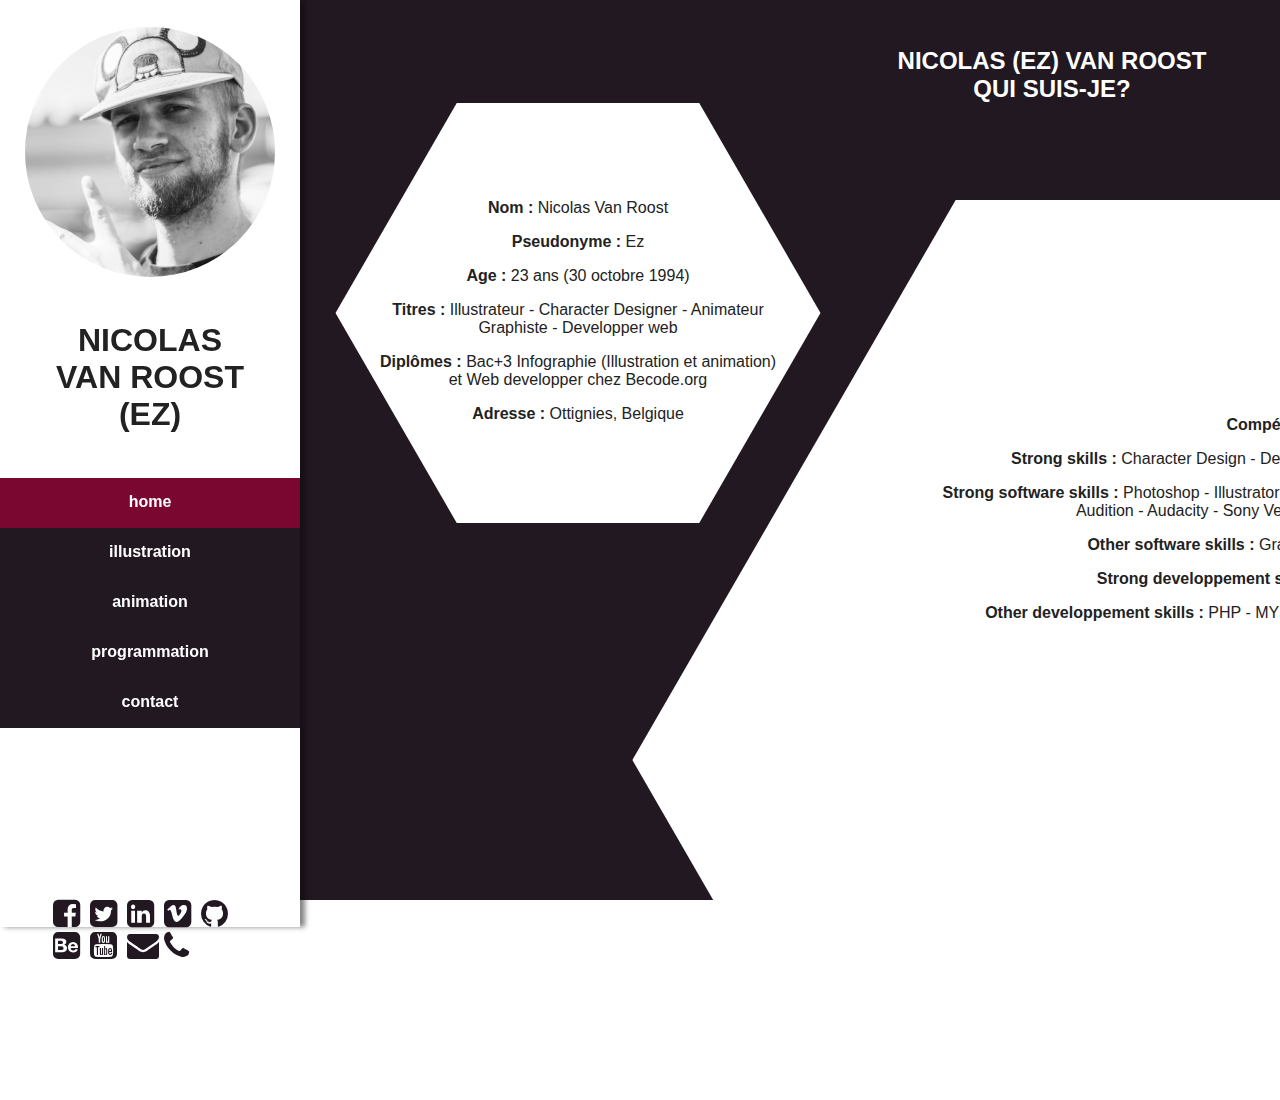
==== docs/index.html @ bff36c7b "Update - creating docs 2.1.1" ====
<!DOCTYPE html>
<html>
  <head>
    <html lang="fr">
   <meta http-equiv="Content-Type" content="text/html; charset=UTF-8" />
   <link rel="stylesheet" href="main.css">
   <link rel="stylesheet" href="css/font-awesome.min.css">
   <title>Nicolas Van Roost</title>
  </head>
  <body id="body">
    <nav>
      <div class="navcontent">
        <div class="img"></div>
        <h1>Nicolas </br>Van Roost</br>(Ez)</h1>
        <!--BOUTONS DE NAVIGATION-->
        <div class="buttons" id="nav">
          <ul>
            <a id="homelink" class="button"><li><p>home</p><div class="picto"><i class="fa fa-home fa-2x" aria-hidden="true"></i></div></li></a>
            <a id="illulink" class="button"><li><p>illustration</p><div class="picto"><i class="fa fa-paint-brush fa-2x" aria-hidden="true"></i></div></li></a>
            <a id="animlink" class="button"><li><p>animation</p><div class="picto"><i class="fa fa-play fa-2x" aria-hidden="true"></i></div></li></a>
            <a id="codelink" class="button"><li><p>programmation</p><div class="picto"><i class="fa fa-code fa-2x" aria-hidden="true"></i></div></li></a>
            <a id="contactlink" class="button"><li><p>contact</p><div class="picto"><i class="fa fa-comment fa-2x" aria-hidden="true"></i></div></li></a>
          </ul>
        </div>
        <div class="linksnav"> <!--boutons-->
          <a href="https://www.facebook.com/ezouille" target="_blank"><i class="fa fa-facebook-square fa-2x" aria-hidden="true"></i></a>
          <a href="https://www.twitter.com/ezaaii" target="_blank"><i class="fa fa-twitter-square fa-2x" aria-hidden="true"></i></a>
          <a href="https://www.linkedin.com/" target="_blank"><i class="fa fa-linkedin-square fa-2x" aria-hidden="true"></i></a>
          <a href="https://vimeo.com/user46148749" target="_blank"><i class="fa fa-vimeo-square fa-2x" aria-hidden="true"></i></a>
          <a href="https://github.com/Ezaaii" target="_blank"><i class="fa fa-github fa-2x" aria-hidden="true"></i></a>
          <a href="https://www.behance.net/ezaaii" target="_blank"><i class="fa fa-behance-square fa-2x" aria-hidden="true"></i></a>
          <a href="https://www.youtube.com/ezaaii" target="_blank"><i class="fa fa-youtube-square fa-2x" aria-hidden="true"></i></a>
          <i id="mail" class="fa fa-envelope fa-2x" aria-hidden="true"></i>
          <i id="tel" class="fa fa-phone fa-2x" aria-hidden="true"></i>
        </div>
      </div>
    </nav> <!-- \\\\\\\\\\ NAVBAR \\\\\\\\\\ -->
    <main>  <!-- \\\\\\\\\\ Main SITE \\\\\\\\\\ -->
      <section id="home"> <!-- ////////// SECTION HOME  ////////// -->
        <div class="content">
          <h2>Nicolas (Ez) Van Roost</br>Qui suis-je?</h2>
          <!-- <p>Passionné de dessin depuis mon plus jeune âge, mon parcours m'a conduit à faire de ma passion mon métier. Illustrateur, animateur, programmateur et bien d'autres.</br> Un brin "touche à tout", j'adore apprendre et élargir mon champs de compétences. Constamment en recherche d'amélioration, je n'hésite pas à me remettre en question afin de mieux avancer. Confiant en équipe et motivé, je cherche toujours à donner le meilleur de moi dans tout ce que j'entreprend.</p> -->
          <!-- mettre une sorte de time bar pour mon expérience, avec des images et des infos en survol. -->
          <div class="hex1span">
            <div class="hex2span">
              <div class="hex3span">
                <p><strong>Nom :</strong> Nicolas Van Roost</p>
                <p><strong>Pseudonyme :</strong> Ez</p>
                <p><strong>Age :</strong> 23 ans (30 octobre 1994)</p>
                <p><strong>Titres :</strong> Illustrateur - Character Designer - Animateur <br/> Graphiste - Developper web</p>
                <p><strong>Diplômes :</strong> Bac+3 Infographie (Illustration et animation) <br/>et Web developper chez Becode.org</p>
                <p><strong>Adresse :</strong> Ottignies, Belgique</p>
              </div>
            </div>
          </div>
        </div>
        <div class="cut">
          <div class="hex4">
            <div class="hex5">
              <div class="hex6">
                <p><strong>Compétences</strong></p>
                <p><strong>Strong skills :</strong> Character Design - Dessin - Peinture - Photographie - Vidéo</p>
                <p><strong>Strong software skills :</strong> Photoshop - Illustrator - InDesign - Premiere - AfterEffect - LightRoom <br/> Audition - Audacity - Sony Vegas - TVPaint - CorelPainter</p>
                <p><strong>Other software skills :</strong> Gravit - C4D - Maya - Blender</p>
                <p><strong>Strong developpement skills :</strong> HTML5 - CSS - JS</p>
                <p><strong>Other developpement skills :</strong> PHP - MYSQL - PHPMyAdmin - POO - PDO - MVC</p>
              </div>
            </div>
          </div>
        </div>
      </section>
      <section id="illu"> <!-- ////////// SECTION PORTFOLIO ILLU ////////// -->
        <div class="bgi black"> <!--bg 1 !!!IMPORTANT : faire une image blur-->
          <div class="content">
            <div class="images">
              <h2>portfolio | illustration</h2>
              <div id="catexit" class="anim"><!-- \\\\\\\\\\ EXIT \\\\\\\\\\ -->
                <div class="hexa">
                  <div class="exithex1">
                    <div class="exithex2">
                      <div class="exithex3">
                        <div class="catexit">
                          <p><i class="fa fa-arrow-left fa-4x"></i></p>
                        </div>
                      </div>
                    </div>
                  </div>
                </div>
              </div>
              <div id="select" class="anim select"> <!-- \\\\\\\\\\ SELECT \\\\\\\\\\ -->
                <div class="hexagones1"><!-- 2 hexa -->
                  <div class="hexa"><!-- ///// Character Design ///// -->
                    <div class="hex1">
                      <div class="hex2">
                        <div class="hex3">
                          <div class="hoverimg" id="catchara">
                            <h4>Character Design</h4>
                            <p>Here are my character designs.</p>
                          </div>
                          <img src="./img/illus/Angie.jpg" style="height:100%; width:100%; margin-left: 0vh"/>
                        </div>
                      </div>
                    </div>
                  </div>
                  <div class="hexa"><!-- ///// Witchies ///// -->
                    <div class="hex1">
                      <div class="hex2">
                        <div class="hex3">
                          <div class="hoverimg" id="catwitch">
                            <h4>Witchies</h4>
                            <p>I love to draw witchies.</p>
                          </div>
                          <img src="./img/illus/champi.jpg" style="height:140%; width:100%; margin-left: 0vh"/>
                        </div>
                      </div>
                    </div>
                  </div>
                </div>
                <div class="hexagones3 gridhex"><!-- 3 hexa -->
                  <div class="hexa"><!-- ///// Overwatch ///// -->
                    <div class="hex1">
                      <div class="hex2">
                        <div class="hex3">
                          <div class="hoverimg" id="catoverwatch">
                            <h4>Overwatch</h4>
                            <p>Drawings from my favorite game</p>
                          </div>
                          <img src="./img/illus/mercychibi.jpg" style="height:100%; width:100%; margin-left: 0vh"/>
                        </div>
                      </div>
                    </div>
                  </div>
                  <div class="hexa"><!-- ///// Lily ///// -->
                    <div class="hex1">
                      <div class="hex2">
                        <div class="hex3">
                          <div class="hoverimg" id="catlily">
                            <h4>Lily</h4>
                            <p>Here is my main Official Character : Lily.</p>
                          </div>
                          <img src="./img/illus/chibilily.jpg" style="height:100%; width:100%; margin-left: 0vh"/>
                        </div>
                      </div>
                    </div>
                  </div>
                  <div class="hexa"><!-- ///// Fan arts ///// -->
                    <div class="hex1">
                      <div class="hex2">
                        <div class="hex3">
                          <div class="hoverimg" id="catfanart">
                            <h4>Fan arts</h4>
                            <p>Some fan arts from various Licences.</p>
                          </div>
                          <img src="./img/illus/sylvanas.jpg" style="height:100%; width:130%; margin-left: -10vh"/>
                        </div>
                      </div>
                    </div>
                  </div>
                </div>
                <div class="hexagones1 gridhex"><!-- 2 hexa -->
                  <div class="hexa"><!-- ///// Commissions ///// -->
                    <div class="hex1">
                      <div class="hex2">
                        <div class="hex3">
                          <div class="hoverimg" id="catcommis">
                            <h4>Commissions</h4>
                            <p>Here are the drawings I made for people.</p>
                          </div>
                          <img src="./img/illus/eiva2.jpg" style="height:100%; width:100%; margin-left: 0vh"/>
                        </div>
                      </div>
                    </div>
                  </div>
                  <div class="hexa"><!-- ///// Designs ///// -->
                    <div class="hex1">
                      <div class="hex2">
                        <div class="hex3">
                          <div class="hoverimg" id="catdesign">
                            <h4>Designs</h4>
                            <p>Sometimes I make designs.</p>
                          </div>
                          <img src="./img/illus/lol.jpg" style="height:100%; width:100%; margin-left: 0vh"/>
                        </div>
                      </div>
                    </div>
                  </div>
                </div>
              </div>
              <div id="charadesign" class="anim select"><!-- \\\\\\\\\\ CHARACTER DESIGN \\\\\\\\\\ -->
                <div class="hexagones1">
                  <div class="hexa"><!-- ///// Angie ///// -->
                    <div class="hex1">
                      <div class="hex2">
                        <div class="hex3">
                          <div class="hoverimg lock buttonillu" id="img1" >
                            <h4>Angie</h4>
                            <p>Character : Angie, magical girl.</p>
                          </div>
                          <img id="img1title" src="./img/illus/Angie.jpg" style="height:100%; width:100%; margin-left: 0vh"/>
                        </div>
                      </div>
                    </div>
                  </div>
                  <div class="hexa"><!-- ///// Witchie (chara) ///// -->
                    <div class="hex1">
                      <div class="hex2">
                        <div class="hex3">
                          <div class="hoverimg lock buttonillu" id="img2" >
                            <h4>Witchie</h4>
                            <p>Character design : Witchie.</p>
                          </div>
                          <img id="img2title"src="./img/illus/witchie.jpg" style="height:100%; width:100%; margin-left: 0vh"/>
                        </div>
                      </div>
                    </div>
                  </div>
                </div>
                <div class="hexagones3 gridhex">
                  <div class="hexa"><!-- ///// squad ///// -->
                    <div class="hex1">
                      <div class="hex2">
                        <div class="hex3">
                          <div class="hoverimg lock buttonillu" id="img3" >
                            <h4>The squad</h4>
                            <p>Jenna - Lily - Kallie</p>
                          </div>
                          <img id="img3title"src="./img/illus/group.jpg" style="height:150%; width:100%; margin-left: 0vh"/>
                        </div>
                      </div>
                    </div>
                  </div>
                  <div class="hexa"><!-- ///// Jenna ///// -->
                    <div class="hex1">
                      <div class="hex2">
                        <div class="hex3">
                          <div class="hoverimg lock buttonillu" id="img4">
                            <h4>Jenna</h4>
                            <p>Character design : Jenna, la berserker.</p>
                          </div>
                          <img id="img4title"src="./img/illus/Jenna.jpg" style="height:100%; width:140%; margin-left:-5vh"/>
                        </div>
                      </div>
                    </div>
                  </div>
                  <div class="hexa"><!-- ///// Kallie ///// -->
                    <div class="hex1">
                      <div class="hex2">
                        <div class="hex3">
                          <div class="hoverimg lock buttonillu" id="img5">
                            <h4>Kallie</h4>
                            <p>Character design : Kallie, la mage.</p>
                          </div>
                          <img id="img5title"src="./img/illus/Kallie.jpg" style="height:100%; width:130%; margin-left: 1vh"/>
                        </div>
                      </div>
                    </div>
                  </div>
                </div>
              </div>
              <div id="lily" class="anim select"><!-- \\\\\\\\\\ LILY \\\\\\\\\\ -->
                <div class="hexagones1 gridhex">
                  <div class="hexa"><!-- ///// Chibi lily ///// -->
                    <div class="hex1">
                      <div class="hex2">
                        <div class="hex3">
                          <div class="hoverimg lock buttonillu" id="img6">
                            <h4>Chibi Lily</h4>
                            <p>Version Chibi de Lily.</p>
                          </div>
                          <img id="img6title"src="./img/illus/chibilily.jpg" style="height:100%; width:100%; margin-left: 0vh"/>
                        </div>
                      </div>
                    </div>
                  </div>
                  <div class="hexa"><!-- ///// Lily Automne ///// -->
                    <div class="hex1">
                      <div class="hex2">
                        <div class="hex3">
                          <div class="hoverimg lock buttonillu" id="img7">
                            <h4>Lily in fall</h4>
                            <p>Design de Lily version automnale.</p>
                          </div>
                          <img id="img7title"src="./img/illus/lilyfall.jpg" style="height:100%; width:100%; margin-left: 0vh"/>
                        </div>
                      </div>
                    </div>
                  </div>
                </div>
                <div class="hexagones3 gridhex">
                  <div class="hexa"><!-- ///// Lily noel ///// -->
                    <div class="hex1">
                      <div class="hex2">
                        <div class="hex3">
                          <div class="hoverimg lock buttonillu" id="img8">
                            <h4>Christmassy Lily (2017)</h4>
                            <p>Lily version Noël.</p>
                          </div>
                          <img id="img8title"src="./img/illus/lilynoel.jpg" style="height:160%; width:100%; margin-left: 0vh"/>
                        </div>
                      </div>
                    </div>
                  </div>
                  <div class="hexa"><!-- ///// Lily hyperion ///// -->
                    <div class="hex1">
                      <div class="hex2">
                        <div class="hex3">
                          <div class="hoverimg lock buttonillu" id="img9">
                            <h4>Lily Hyperion</h4>
                            <p>Outfit d'Hyperion, <br/>inspiré des jeux Borderlands.</p>
                          </div>
                          <img id="img9title"src="./img/illus/lilyhyperion.jpg" style="height:160%; width:100%; margin-left: 0vh"/>
                        </div>
                      </div>
                    </div>
                  </div>
                  <div class="hexa"><!-- ///// Lily portrait ///// -->
                    <div class="hex1">
                      <div class="hex2">
                        <div class="hex3">
                          <div class="hoverimg lock buttonillu" id="img10">
                            <h4>Portrait - Lily</h4>
                            <p>Petit portrait de mon perso.</p>
                          </div>
                          <img id="img10title"src="./img/illus/lilyport.png" style="height:100%; width:100%; margin-left: 0vh"/>
                        </div>
                      </div>
                    </div>
                  </div>
                </div>
                <div class="hexagones1 gridhex">
                  <div class="hexa"><!-- ///// Lily pixel ///// -->
                    <div class="hex1">
                      <div class="hex2">
                        <div class="hex3">
                          <div class="hoverimg lock buttonillu" id="img11">
                            <h4>Pixelart : Lily</h4>
                            <p>Pixelart de mon perso</p>
                          </div>
                          <img id="img11title"src="./img/illus/pixel.png" style="height:130%; width:100%; margin-left: 0vh"/>
                        </div>
                      </div>
                    </div>
                  </div>
                  <div class="hexa"><!-- ///// Chirstmas lily (2017) ///// -->
                    <div class="hex1">
                      <div class="hex2">
                        <div class="hex3">
                          <div class="hoverimg lock buttonillu" id="img12">
                            <h4>Lily Noel (2017)</h4>
                            <p>Lily version Noël 2017.</p>
                          </div>
                          <img id="img12title"src="./img/illus/lilychristmas.jpg" style="height:130%; width:100%; margin-left: 0vh"/>
                        </div>
                      </div>
                    </div>
                  </div>
                </div>
                <div class="hexagones3 gridhex">
                  <div class="hexa"><!-- ///// Lily pokemon ///// -->
                    <div class="hex1">
                      <div class="hex2">
                        <div class="hex3">
                          <div class="hoverimg lock buttonillu" id="img13">
                            <h4>Lily's Pokemons</h4>
                            <p>Lily et son équipe de Pokémons</p>
                          </div>
                          <img id="img13title"src="./img/illus/pokelily.jpg" style="height:100%; width:130%; margin-left: 0vh"/>
                        </div>
                      </div>
                    </div>
                  </div>
                  <div class="hexa"><!-- ///// Lily drawing ///// -->
                    <div class="hex1">
                      <div class="hex2">
                        <div class="hex3">
                          <div class="hoverimg lock buttonillu" id="img14">
                            <h4>Lily is drawing</h4>
                            <p>dessin random de Lily.</p>
                          </div>
                          <img id="img14title"src="./img/illus/lilydrawing.jpg" style="height:100%; width:100%; margin-left: 0vh"/>
                        </div>
                      </div>
                    </div>
                  </div>
                  <div class="hexa"><!-- ///// Lily winter ///// -->
                    <div class="hex1">
                      <div class="hex2">
                        <div class="hex3">
                          <div class="hoverimg lock buttonillu" id="img15">
                            <h4>Winter Lily</h4>
                            <p>Outfit pour Lily, version hivernale.</p>
                          </div>
                          <img id="img15title"src="./img/illus/winterlily.jpg" style="height:100%; width:140%; margin-left: -5vh"/>
                        </div>
                      </div>
                    </div>
                  </div>
                </div>
              </div>
              <div id="witchies" class="anim select"><!-- \\\\\\\\\\ WITCHIES \\\\\\\\\\ -->
                <div class="hexagones1">
                  <div class="hexa"><!-- ///// champi ///// -->
                    <div class="hex1">
                      <div class="hex2">
                        <div class="hex3">
                          <div class="hoverimg lock buttonillu" id="img16">
                            <h4>Mushroom witch</h4>
                            <p>Sorcière champignon.</p>
                          </div>
                          <img id="img16title"src="./img/illus/champi.jpg" style="height:130%; width:100%; margin-left: 0vh"/>
                        </div>
                      </div>
                    </div>
                  </div>
                  <div class="hexa"><!-- ///// whitchie ///// -->
                    <div class="hex1">
                      <div class="hex2">
                        <div class="hex3">
                          <div class="hoverimg lock buttonillu" id="img17">
                            <h4>Witchie</h4>
                            <p>Perso : Witchie.</p>
                          </div>
                          <img id="img17title"src="./img/illus/witchie2.jpg" style="height:180%; width:100%; margin-left: 0vh"/>
                        </div>
                      </div>
                    </div>
                  </div>
                </div>
              </div>
              <div id="overwatch" class="anim select"><!-- \\\\\\\\\\ OVERWATCH \\\\\\\\\\ -->
                <div class="hexagones1">
                  <div class="hexa"><!-- ///// Mercy chibi ///// -->
                    <div class="hex1">
                      <div class="hex2">
                        <div class="hex3">
                          <div class="hoverimg lock buttonillu" id="img18">
                            <h4>Chibi Mercy</h4>
                            <p>Mercy version Chibi</p>
                          </div>
                          <img id="img18title"src="./img/illus/mercychibi.jpg" style="height:100%; width:100%; margin-left: 0vh"/>
                        </div>
                      </div>
                    </div>
                  </div>
                  <div class="hexa"><!-- ///// Cat dva ///// -->
                    <div class="hex1">
                      <div class="hex2">
                        <div class="hex3">
                          <div class="hoverimg lock buttonillu" id="img19">
                            <h4>Black cat D.va</h4>
                            <p>Fanart de D.va du jeu Overwatch.</p>
                          </div>
                          <img id="img19title"src="./img/illus/dvacat.jpg" style="height:100%; width:100%; margin-left: 0vh"/>
                        </div>
                      </div>
                    </div>
                  </div>
                </div>
                <div class="hexagones3 gridhex">
                  <div class="hexa"><!-- ///// Dva chibi ///// -->
                    <div class="hex1">
                      <div class="hex2">
                        <div class="hex3">
                          <div class="hoverimg lock buttonillu" id="img20">
                            <h4>Chibi Dva</h4>
                            <p>Dva version chibi.</p>
                          </div>
                          <img id="img20title"src="./img/illus/chibidva.jpg" style="height:100%; width:100%; margin-left: 0vh"/>
                        </div>
                      </div>
                    </div>
                  </div>
                  <div class="hexa"><!-- ///// Mercy ///// -->
                    <div class="hex1">
                      <div class="hex2">
                        <div class="hex3">
                          <div class="hoverimg lock buttonillu" id="img21">
                            <h4>Mercy</h4>
                            <p>Fanart de Mercy du jeu Overwatch.</p>
                          </div>
                          <img id="img21title"src="./img/illus/mercy.jpg" style="height:100%; width:100%;"/>
                        </div>
                      </div>
                    </div>
                  </div>
                  <div class="hexa"><!-- ///// Mercy chibi ///// -->
                    <div class="hex1">
                      <div class="hex2">
                        <div class="hex3">
                          <div class="hoverimg lock buttonillu" id="img22">
                            <h4>Mercy</h4>
                            <p>Fanart de Mercy du jeu Overwatch</p>
                          </div>
                          <img id="img22title"src="./img/illus/chibimercy.jpg" style="height:100%; width:100%; margin-left: 0vh"/>
                        </div>
                      </div>
                    </div>
                  </div>
                </div>
                <div class="hexagones1 gridhex">
                  <div class="hexa"><!-- ///// Dva ///// -->
                    <div class="hex1">
                      <div class="hex2">
                        <div class="hex3">
                          <div class="hoverimg lock buttonillu" id="img23">
                            <h4>D.va</h4>
                            <p>Fanart de D.va du jeu Overwatch.</p>
                          </div>
                          <img id="img23title"src="./img/illus/dva.jpg" style="height:100%; width:100%;"/>
                        </div>
                      </div>
                    </div>
                  </div>
                </div>
              </div>
              <div id="commissions" class="anim select"><!-- \\\\\\\\\\ COMMISSIONS \\\\\\\\\\ -->
                <div class="hexagones1">
                  <div class="hexa"><!-- ///// Eiva ///// -->
                    <div class="hex1">
                      <div class="hex2">
                        <div class="hex3">
                          <div class="hoverimg lock buttonillu" id="img24">
                            <h4>Eiva (2018)</h4>
                            <p>Cadeau d'aniversaire pour Eiva</p>
                          </div>
                          <img id="img24title"src="./img/illus/eiva2.jpg" style="height:100%; width:100%; margin-left: 0vh"/>
                        </div>
                      </div>
                    </div>
                  </div>
                  <div class="hexa"><!-- ///// Drawme ///// -->
                    <div class="hex1">
                      <div class="hex2">
                        <div class="hex3">
                          <div class="hoverimg lock buttonillu" id="img25">
                            <h4>Elesis</h4>
                            <p>Fanart du cosplay d'Elesis <br/>par Drawmeacosplay.</p>
                          </div>
                          <img id="img25title"src="./img/illus/drawme.jpg" style="height:100%; width:100%; margin-left: 0vh"/>
                        </div>
                      </div>
                    </div>
                  </div>
                </div>
                <div class="hexagones3 gridhex">
                  <div class="hexa"><!-- ///// Nama ///// -->
                    <div class="hex1">
                      <div class="hex2">
                        <div class="hex3">
                          <div class="hoverimg lock buttonillu" id="img26">
                            <h4>Nama</h4>
                            <p>Fanart d'une amie (youtubeuse).</p>
                          </div>
                          <img id="img26title"src="./img/illus/nama.jpg" style="height:100%; width:130%; margin-left:-5vh;"/>
                        </div>
                      </div>
                    </div>
                  </div>
                  <div class="hexa"><!-- ///// Keyboy ///// -->
                    <div class="hex1">
                      <div class="hex2">
                        <div class="hex3">
                          <div class="hoverimg lock buttonillu" id="img27">
                            <h4>Keyboy</h4>
                            <p>Fanart de Keyori et Jaynee (youtubers).</p>
                          </div>
                          <img id="img27title"src="./img/illus/hbKeyboy.jpg" style="height:100%; width:130%; margin-left:-5vh;"/>
                        </div>
                      </div>
                    </div>
                  </div>
                  <div class="hexa"><!-- ///// Arcade team ///// -->
                    <div class="hex1">
                      <div class="hex2">
                        <div class="hex3">
                          <div class="hoverimg lock buttonillu" id="img28">
                            <h4>Arcade team</h4>
                            <p>Projet arcade.</p>
                          </div>
                          <img id="img28title"src="./img/illus/arcade.jpg" style="height:100%; width:120%;"/>
                        </div>
                      </div>
                    </div>
                  </div>
                </div>
                <div class="hexagones1 gridhex">
                  <div class="hexa"><!-- ///// DJD ///// -->
                    <div class="hex1">
                      <div class="hex2">
                        <div class="hex3">
                          <div class="hoverimg lock buttonillu" id="img29">
                            <h4>DeeJayDee</h4>
                            <p>Projet pour une illu pour t-shirt</br> pour DeeJayDee (streamer).</p>
                          </div>
                          <img id="img29title"src="./img/illus/djd.png" style="height:100%; width:130%; margin-left:-5vh;"/>
                        </div>
                      </div>
                    </div>
                  </div>
                  <div class="hexa"><!-- ///// Eiva ///// -->
                    <div class="hex1">
                      <div class="hex2">
                        <div class="hex3">
                          <div class="hoverimg lock buttonillu" id="img30">
                            <h4>Eiva</h4>
                            <p>Fanart du Character Design d'une amie.</p>
                          </div>
                          <img id="img30title"src="./img/illus/eiva.jpg" style="height:100%; width:130%; margin-left:-5vh;"/>
                        </div>
                      </div>
                    </div>
                  </div>
                </div>
              </div>
              <div id="designs" class="anim select"><!-- \\\\\\\\\\ DESIGNS \\\\\\\\\\ -->
                <div class="hexagones1">
                  <div class="hexa"><!-- ///// vaporwave ///// -->
                    <div class="hex1">
                      <div class="hex2">
                        <div class="hex3">
                          <div class="hoverimg lock buttonillu" id="img31">
                            <h4>Glitch/vaporwave design</h4>
                            <p>Design dans un style glitchwave.</p>
                          </div>
                          <img id="img31title"src="./img/illus/lol.jpg" style="height:100%; width:100%;"/>
                        </div>
                      </div>
                    </div>
                  </div>
                </div>
              </div>
              <div id="fanarts" class="anim select"><!-- \\\\\\\\\\ FANARTS \\\\\\\\\\ -->
                <div class="hexagones1">
                  <div class="hexa"><!-- ///// Sylvanas ///// -->
                    <div class="hex1">
                      <div class="hex2">
                        <div class="hex3">
                          <div class="hoverimg lock buttonillu" id="img32">
                            <h4>Sylvanas</h4>
                            <p>Fanart de Sylvanas du jeu Warcraft.</p>
                          </div>
                          <img id="img32title"src="./img/illus/sylvanas.jpg" style="height:100%; width:120%;margin-left:-8.5vh;"/>
                        </div>
                      </div>
                    </div>
                  </div>
                  <div class="hexa"><!-- ///// Undertale ///// -->
                    <div class="hex1">
                      <div class="hex2">
                        <div class="hex3">
                          <div class="hoverimg lock buttonillu" id="img33">
                            <h4>Undertale</h4>
                            <p>Fanart du jeu Undertale.</p>
                          </div>
                          <img id="img33title"src="./img/illus/undertale2.jpg" style="height:100%; width:130%; margin-left:-5vh;"/>
                        </div>
                      </div>
                    </div>
                  </div>
                </div>
                <div class="hexagones3 gridhex">
                  <div class="hexa"><!-- ///// Veigar ///// -->
                    <div class="hex1">
                      <div class="hex2">
                        <div class="hex3">
                          <div class="hoverimg lock buttonillu" id="img34">
                            <h4>Veigar</h4>
                            <p>Fanart de Veigar de League of Legends.</p>
                          </div>
                          <img id="img34title"src="./img/illus/fab.jpg" style="height:100%; width:130%; margin-left:-5vh;"/>
                        </div>
                      </div>
                    </div>
                  </div>
                  <div class="hexa"><!-- ///// HearthStone ///// -->
                    <div class="hex1">
                      <div class="hex2">
                        <div class="hex3">
                          <div class="hoverimg lock buttonillu" id="img35">
                            <h4>HearthStone</h4>
                            <p>Fanart du jeu HearthStone.</p>
                          </div>
                          <img id="img35title"src="./img/illus/hs.jpg" style="height:100%; width:130%; margin-left:-5vh;"/>
                        </div>
                      </div>
                    </div>
                  </div>
                </div>
              </div>
            </div>
          </div>
        </div>
      </section>
      <section id="anim"><!-- ////////// SECTION PORTFOLIO ANIM ////////// -->
        <div class="content">
          <div class="images">
            <h2>portfolio | animation</h2>
            <div class="hexagones1">
              <div class="hexa"><!-- ///// Trop Gros ///// -->
                <div class="hex1">
                  <div class="hex2">
                    <div class="hex3">
                      <div class="hoverimg lock" id="anim1">
                        <h4>Trop gros</h4>
                        <p>Travail de fin d'études en Animation.</p>
                      </div>
                      <img src="./img/anim/tropgros.png" style="height:100%; width:120%;"/>
                    </div>
                  </div>
                </div>
              </div>
              <div class="hexa"><!-- ///// Quest's Quest ///// -->
                <div class="hex1">
                  <div class="hex2">
                    <div class="hex3">
                      <div class="hoverimg lock" id="anim2">
                        <h4>Quest's quest</h4>
                        <p>Projet futur en cours de développement.</p>
                      </div>
                      <img src="./img/anim/project.jpg" style="height:100%; width:100%;"/>
                    </div>
                  </div>
                </div>
              </div>
            </div>
          </div>
        </div>
      </section>
      <section id="code"><!-- ////////// SECTION PORTFOLIO CODE ////////// -->
        <div class="bgi2 black"><!--image bg 2 !!!IMPORTANT : faire une image blur-->
          <div class="content">
            <div class="images">
            <h2>portfolio | Programmation</h2>
              <div class="hexagones1">
                <div class="hexa"><!-- ///// Portfolio ///// -->
                  <div class="hex1">
                    <div class="hex2">
                      <div class="hex3">
                        <div class="hoverimg lock" id="code1">
                          <h4>Ezaaii - Portfolio</h4>
                          <p>Création de A à Z de ce site.</p>
                        </div>
                        <img src="./img/code/portfolio.jpg" style="height:100%; width:120%;"/>
                      </div>
                    </div>
                  </div>
                </div>
                <div class="hexa"><!-- ///// Mazy culture ///// -->
                  <div class="hex1">
                    <div class="hex2">
                      <div class="hex3">
                        <div class="hoverimg lock" id="code2">
                          <h4>Mazy Culture</h4>
                          <p>Projet de OnePage pour mazyculture.org</p>
                        </div>
                        <img src="" style="height:100%; width:100%;"/>
                      </div>
                    </div>
                  </div>
                </div>
              </div>
            </div>
          </div>
        </div>
      </section>
      <section id="contact"><!-- ////////// SECTION CONTACT ////////// -->
        <div class="content">
          <div class="links"><!--boutons-->
            <a href="https://www.facebook.com/ezouille" target="_blank"><i class="fa fa-facebook-square fa-2x" aria-hidden="true"></i></a>
            <a href="https://www.twitter.com/ezaaii" target="_blank"><i class="fa fa-twitter-square fa-2x" aria-hidden="true"></i></a>
            <a href="https://be.linkedin.com/in/nicolas-van-roost-a445a8133" target="_blank"><i class="fa fa-linkedin-square fa-2x" aria-hidden="true"></i></a>
            <a href="https://vimeo.com/user46148749" target="_blank"><i class="fa fa-vimeo-square fa-2x" aria-hidden="true"></i></a>
            <a href="https://github.com/Ezaaii" target="_blank"><i class="fa fa-github fa-2x" aria-hidden="true"></i></a>
            <a href="https://www.behance.net/ezaaii" target="_blank"><i class="fa fa-behance-square fa-2x" aria-hidden="true"></i></a>
            <a href="https://www.youtube.com/ezaaii" target="_blank"><i class="fa fa-youtube-square fa-2x" aria-hidden="true"></i></a>
            <i id="mail2" class="fa fa-envelope fa-2x" aria-hidden="true"></i>
            <i id="tel2" class="fa fa-phone fa-2x" aria-hidden="true"></i>
          </div>
          <hr>
          <p>Copyright © | 2017 </br> Nicolas Van Roost (Ez)</p>
        </div>
      </section>
      <section class="modals"> <!-- ////////// MODALS ////////// -->
        <!-- ILLUS -->
        <div class="modal modalillu" id="img1modal"><div class="H_box"><div class="exit_button exillu"><i class="fa fa-times fa-2x" aria-hidden="true"></i></div><div class="H_pics"><img src="./img/illus/Angie.jpg"/></div><div class="H_desc"><h3>Angie</h3><p>text</p></div></div></div>
        <div class="modal modalillu" id="img2modal"><div class="H_box"><div class="exit_button exillu"><i class="fa fa-times fa-2x" aria-hidden="true"></i></div><div class="H_pics"><img src="./img/illus/witchie.jpg"/></div><div class="H_desc"><h3>Witchie</h3><p>text</p></div></div></div>
        <div class="modal modalillu" id="img3modal"><div class="H_box"><div class="exit_button exillu"><i class="fa fa-times fa-2x" aria-hidden="true"></i></div><div class="H_pics"><img src="./img/illus/group.jpg"/></div><div class="H_desc"><h3>The squad</h3><p>text</p></div></div></div>
        <div class="modal modalillu" id="img4modal"><div class="H_box"><div class="exit_button exillu"><i class="fa fa-times fa-2x" aria-hidden="true"></i></div><div class="H_pics"><img src="./img/illus/Jenna.jpg"/></div><div class="H_desc"><h3>Jenna</h3><p>text</p></div></div></div>
        <div class="modal modalillu" id="img5modal"><div class="H_box"><div class="exit_button exillu"><i class="fa fa-times fa-2x" aria-hidden="true"></i></div><div class="H_pics"><img src="./img/illus/Kallie.jpg"/></div><div class="H_desc"><h3>Kallie</h3><p>text</p></div></div></div>
        <div class="modal modalillu" id="img6modal"><div class="H_box"><div class="exit_button exillu"><i class="fa fa-times fa-2x" aria-hidden="true"></i></div><div class="H_pics"><img src="./img/illus/chibilily.jpg"/></div><div class="H_desc"><h3>Chibi Lily</h3><p>text</p></div></div></div>
        <div class="modal modalillu" id="img7modal"><div class="H_box"><div class="exit_button exillu"><i class="fa fa-times fa-2x" aria-hidden="true"></i></div><div class="H_pics"><img src="./img/illus/lilyfall.jpg"/></div><div class="H_desc"><h3>Lily in fall</h3><p>text</p></div></div></div>
        <div class="modal modalillu" id="img8modal"><div class="H_box"><div class="exit_button exillu"><i class="fa fa-times fa-2x" aria-hidden="true"></i></div><div class="H_pics"><img src="./img/illus/lilynoel.jpg"/></div><div class="H_desc"><h3>Christmassy Lily</h3><p>text</p></div></div></div>
        <div class="modal modalillu" id="img9modal"><div class="H_box"><div class="exit_button exillu"><i class="fa fa-times fa-2x" aria-hidden="true"></i></div><div class="H_pics"><img src="./img/illus/lilyhyperion.jpg"/></div><div class="H_desc"><h3>Lily Hyperion</h3><p>text</p></div></div></div>
        <div class="modal modalillu" id="img10modal"><div class="H_box"><div class="exit_button exillu"><i class="fa fa-times fa-2x" aria-hidden="true"></i></div><div class="H_pics"><img src="./img/illus/lilyport.png"/></div><div class="H_desc"><h3>Portrait - Lily</h3><p>text</p></div></div></div>
        <div class="modal modalillu" id="img11modal"><div class="H_box"><div class="exit_button exillu"><i class="fa fa-times fa-2x" aria-hidden="true"></i></div><div class="H_pics"><img src="./img/illus/pixel.png"/></div><div class="H_desc"><h3>Pixelart Lily</h3><p>text</p></div></div></div>
        <div class="modal modalillu" id="img12modal"><div class="H_box"><div class="exit_button exillu"><i class="fa fa-times fa-2x" aria-hidden="true"></i></div><div class="H_pics"><img src="./img/illus/lilychristmas.jpg"/></div><div class="H_desc"><h3>Lily christmas (2017)</h3><p>text</p></div></div></div>
        <div class="modal modalillu" id="img13modal"><div class="H_box"><div class="exit_button exillu"><i class="fa fa-times fa-2x" aria-hidden="true"></i></div><div class="H_pics"><img src="./img/illus/pokelily.jpg"/></div><div class="H_desc"><h3>Lily's Pokemons</h3><p>text</p></div></div></div>
        <div class="modal modalillu" id="img14modal"><div class="H_box"><div class="exit_button exillu"><i class="fa fa-times fa-2x" aria-hidden="true"></i></div><div class="H_pics"><img src="./img/illus/lilydrawing.jpg"/></div><div class="H_desc"><h3>Lily is drawing</h3><p>text</p></div></div></div>
        <div class="modal modalillu" id="img15modal"><div class="H_box"><div class="exit_button exillu"><i class="fa fa-times fa-2x" aria-hidden="true"></i></div><div class="H_pics"><img src="./img/illus/winterlily.jpg"/></div><div class="H_desc"><h3>Winter Lily</h3><p>text</p></div></div></div>
        <div class="modal modalillu" id="img16modal"><div class="H_box"><div class="exit_button exillu"><i class="fa fa-times fa-2x" aria-hidden="true"></i></div><div class="H_pics"><img src="./img/illus/champi.jpg"/></div><div class="H_desc"><h3>Mushroom witch</h3><p>text</p></div></div></div>
        <div class="modal modalillu" id="img17modal"><div class="H_box"><div class="exit_button exillu"><i class="fa fa-times fa-2x" aria-hidden="true"></i></div><div class="H_pics"><img src="./img/illus/witchie2.jpg"/></div><div class="H_desc"><h3>Witchie</h3><p>text</p></div></div></div>
        <div class="modal modalillu" id="img18modal"><div class="H_box"><div class="exit_button exillu"><i class="fa fa-times fa-2x" aria-hidden="true"></i></div><div class="H_pics"><img src="./img/illus/mercychibi.jpg"/></div><div class="H_desc"><h3>Chibi Mercy</h3><p>text</p></div></div></div>
        <div class="modal modalillu" id="img19modal"><div class="H_box"><div class="exit_button exillu"><i class="fa fa-times fa-2x" aria-hidden="true"></i></div><div class="H_pics"><img src="./img/illus/dvacat.jpg"/></div><div class="H_desc"><h3>Black Cat D.va</h3><p>text</p></div></div></div>
        <div class="modal modalillu" id="img20modal"><div class="H_box"><div class="exit_button exillu"><i class="fa fa-times fa-2x" aria-hidden="true"></i></div><div class="H_pics"><img src="./img/illus/chibidva.jpg"/></div><div class="H_desc"><h3>Chibi D.va</h3><p>text</p></div></div></div>
        <div class="modal modalillu" id="img21modal"><div class="H_box"><div class="exit_button exillu"><i class="fa fa-times fa-2x" aria-hidden="true"></i></div><div class="H_pics"><img src="./img/illus/mercy.jpg"/></div><div class="H_desc"><h3>Mercy</h3><p>text</p></div></div></div>
        <div class="modal modalillu" id="img22modal"><div class="H_box"><div class="exit_button exillu"><i class="fa fa-times fa-2x" aria-hidden="true"></i></div><div class="H_pics"><img src="./img/illus/chibimercy.jpg"/></div><div class="H_desc"><h3>Mercy</h3><p>text</p></div></div></div>
        <div class="modal modalillu" id="img23modal"><div class="H_box"><div class="exit_button exillu"><i class="fa fa-times fa-2x" aria-hidden="true"></i></div><div class="H_pics"><img src="./img/illus/dva.jpg"/></div><div class="H_desc"><h3>D.va</h3><p>text</p></div></div></div>
        <div class="modal modalillu" id="img24modal"><div class="H_box"><div class="exit_button exillu"><i class="fa fa-times fa-2x" aria-hidden="true"></i></div><div class="H_pics"><img src="./img/illus/eiva2.jpg"/></div><div class="H_desc"><h3>Eiva (2018)</h3><p>text</p></div></div></div>
        <div class="modal modalillu" id="img25modal"><div class="H_box"><div class="exit_button exillu"><i class="fa fa-times fa-2x" aria-hidden="true"></i></div><div class="H_pics"><img src="./img/illus/drawme.jpg"/></div><div class="H_desc"><h3>DrawMeACosplay</h3><p>text</p></div></div></div>
        <div class="modal modalillu" id="img26modal"><div class="H_box"><div class="exit_button exillu"><i class="fa fa-times fa-2x" aria-hidden="true"></i></div><div class="H_pics"><img src="./img/illus/nama.jpg"/></div><div class="H_desc"><h3>Nama</h3><p>text</p></div></div></div>
        <div class="modal modalillu" id="img27modal"><div class="H_box"><div class="exit_button exillu"><i class="fa fa-times fa-2x" aria-hidden="true"></i></div><div class="H_pics"><img src="./img/illus/hbKeyboy.jpg"/></div><div class="H_desc"><h3>Keyboy</h3><p>text</p></div></div></div>
        <div class="modal modalillu" id="img28modal"><div class="H_box"><div class="exit_button exillu"><i class="fa fa-times fa-2x" aria-hidden="true"></i></div><div class="H_pics"><img src="./img/illus/arcade.jpg"/></div><div class="H_desc"><h3>Arcade Team</h3><p>text</p></div></div></div>
        <div class="modal modalillu" id="img29modal"><div class="H_box"><div class="exit_button exillu"><i class="fa fa-times fa-2x" aria-hidden="true"></i></div><div class="H_pics"><img src="./img/illus/djd.png"/></div><div class="H_desc"><h3>DeeJayDee</h3><p>text</p></div></div></div>
        <div class="modal modalillu" id="img30modal"><div class="H_box"><div class="exit_button exillu"><i class="fa fa-times fa-2x" aria-hidden="true"></i></div><div class="H_pics"><img src="./img/illus/eiva.jpg"/></div><div class="H_desc"><h3>Eiva</h3><p>text</p></div></div></div>
        <div class="modal modalillu" id="img31modal"><div class="H_box"><div class="exit_button exillu"><i class="fa fa-times fa-2x" aria-hidden="true"></i></div><div class="H_pics"><img src="./img/illus/lol.jpg"/></div><div class="H_desc"><h3>Glitch/vaporwave design</h3><p>text</p></div></div></div>
        <div class="modal modalillu" id="img32modal"><div class="H_box"><div class="exit_button exillu"><i class="fa fa-times fa-2x" aria-hidden="true"></i></div><div class="H_pics"><img src="./img/illus/sylvanas.jpg"/></div><div class="H_desc"><h3>Sylvanas</h3><p>text</p></div></div></div>
        <div class="modal modalillu" id="img33modal"><div class="H_box"><div class="exit_button exillu"><i class="fa fa-times fa-2x" aria-hidden="true"></i></div><div class="H_pics"><img src="./img/illus/undertale2.jpg"/></div><div class="H_desc"><h3>Undertale</h3><p>text</p></div></div></div>
        <div class="modal modalillu" id="img34modal"><div class="H_box"><div class="exit_button exillu"><i class="fa fa-times fa-2x" aria-hidden="true"></i></div><div class="H_pics"><img src="./img/illus/fab.jpg"/></div><div class="H_desc"><h3>Veigar</h3><p>text</p></div></div></div>
        <div class="modal modalillu" id="img35modal"><div class="H_box"><div class="exit_button exillu"><i class="fa fa-times fa-2x" aria-hidden="true"></i></div><div class="H_pics"><img src="./img/illus/hs.jpg"/></div><div class="H_desc"><h3>HearthStone</h3><p>text</p></div></div></div>
        <!-- ANIM -->
        <div class="modal modalanim" id="anim1modal"><div class="H_box"><div class="exit_button exanim"><i class="fa fa-times fa-2x" aria-hidden="true"></i></div><div class="H_pics"><img src="./img/anim/tropgros.png"/><iframe src="https://player.vimeo.com/video/181405424" width="1140" height="860" frameborder="0" webkitallowfullscreen mozallowfullscreen allowfullscreen></iframe></div><div class="H_desc"><h3>Trop gros...</h3><p>Lorem ipsum dolor sit amet, consectetur adipisicing elit, sed do eiusmod tempor incididunt ut labore et dolore magna aliqua. Ut enim ad minim veniam, quis nostrud exercitation ullamco laboris nisi ut aliquip ex ea commodo consequat. Duis aute irure dolor in reprehenderit in voluptate velit esse cillum dolore eu fugiat nulla pariatur. Excepteur sint occaecat cupidatat non proident, sunt in culpa qui officia deserunt mollit anim id est laborum.</p></div></div></div>
        <div class="modal modalanim" id="anim2modal"><div class="H_box"><div class="exit_button exanim"><i class="fa fa-times fa-2x" aria-hidden="true"></i></div><div class="H_pics"><img src="./img/anim/project.jpg"/></div><div class="H_desc"><h3>Quest's quest</h3><p>text</p></div></div></div>
        <!-- CODE -->
        <div class="modal modalcode" id="code1modal"><div class="H_box"><div class="exit_button excode"><i class="fa fa-times fa-2x" aria-hidden="true"></i></div><div class="H_pics"><img src="./img/code/portfolio.jpg"/></div><div class="H_desc"><h3>Mon portfolio</h3><p>text</p></div></div></div>
        <div class="modal modalcode" id="code2modal"><div class="H_box"><div class="exit_button excode"><i class="fa fa-times fa-2x" aria-hidden="true"></i></div><div class="H_pics"><img src="./img/code/portfolio.jpg"/></div><div class="H_desc"><h3>Mazy culture</h3><p>text</p></div></div></div>

      </section>
    </main>
    <script src="scroll.js"></script>
    <!-- <script src="zoom.js"></script> -->
    <script src="select.js"></script>
  </body>
</html>
---- docs/main.css ----
/* PTR */
/* .bloc1{
  display: none;
  margin: 0 auto;
  padding : 2vh;
  background-color: #333;
  height: 350px;
  min-width: 700px
}
.bloc2{
  display: none;
  margin: auto;
  padding : 2vh;
  background-color: #333;
}
.aligncenter{
  display: block;
  margin: 0 auto;
  width: 700px;
}
.cat{
  margin-bottom: 1vh;
  background-color: #555;
  width: 350px;
  padding-top: 10px;
  height: 40px;
  text-align: center;
  border-radius: 8px 0px 0px 8px;
  box-shadow: 3px 3px 3px #111;
}
.cat2{
  display: block;
  margin-bottom: 1vh;
  background-color: #888;
  width: 350px;
  padding-top: 10px;
  height: 40px;
  text-align: center;
  border-radius: 0px 8px 8px 0px;
  box-shadow: 3px 3px 3px #111;
} */
/* ///////////////////////// DESKTOP VERSION ///////////////////////// */
html{
  height: 100%;
  width: inherit;
}
body{
  margin: 0 auto;
  padding : 0;
  font-family: sans-serif;
  height: 100%;
  width: inherit;
  overflow-y: hidden;
  overflow-x: scroll;
}
.lefto {
  float: left;
}
.righto{
  float:left;
}
/* ////////// scroll bar /////////// */
::-webkit-scrollbar { /* width */
    height: 5px;
    width: 5px;
}
::-webkit-scrollbar-track {/* Track */
    background: #211821;
}
::-webkit-scrollbar-thumb {/* Handle */
    background:  #fff;
}
/* ////////// NAVBAR ////////// */
h1, h2, h3, h4{
  text-transform: uppercase;
  text-align: center;
  margin-bottom: 0vh;
}
nav {
  display: block;
  position: fixed;
  margin: auto;
  padding-top: 3vh;
  float: left;
  width: 300px;
  height: 100%;
  background-color: #fff;
  box-shadow: 5px 0px 5px rgba(10,10,10,0.5);
  z-index: 500;
}
nav .navcontent{
  display: block;
  margin: auto;
  width: 260px;
}
.navcontent .img{
  display: block;
  margin:auto;
  width: 250px;
  height: 250px;
  border-radius: 100%;
  background-image: url(./img/profile.jpg);
  background-size: cover;
}
nav h1{
  margin-top: 5vh;
  color: #222;
}
ul{
  list-style: none;
}
nav ul{
  margin-top: 5vh;
}
nav ul a li{
  color: #222;
}
nav p{
  margin-top: 0px;
}
a{
  text-decoration: none;
}
.picto{
  display: none;
  margin-top: 0vh;
}
.button li{
  color: #fff;
}
.buttons{
  display: block;
  margin-left: -60px;
  width: 300px;
}
.button{
  display: block;
  cursor: pointer;
  padding-top: 15px;
  background-color: #211821;
  color: #fff;
  height:35px;
  width: 300px;
  text-align: center;
  font-weight: bold;
}
.button:hover{
  background-color: #7A072F;
}
.highlighted{
  background-color: #7A072F;
}
.linksnav{
  display: flex;
  flex-direction: row;
  flex-wrap: wrap;
  margin: auto;
  margin-top: 170px;
  width: 75%;
  text-align: center;
}
.linksnav a, .linksnav i{
  margin-right: 5px;
  text-decoration: none;
  color: #211821;
  cursor: pointer;
}
.linksnav i:hover{
  color: #7A072F;
}
main {
  display: flex;
  flex-direction: row;
  margin-left: 300px;
  background-color: #DDD;
  height: 100%;
  width: 3000px;
}
.bgi{
  background-image: url(./img/illus/mercy.jpg);
  background-size: cover;
  background-repeat: no-repeat;
  background-attachment: fixed;
  background-blend-mode: soft-light;
  height: inherit;
  width: inherit;
}
.black{
  z-index: 500;
  background-color: #382938;
}
.bgi2{
  background-image: url(./img/illus/lol.jpg);
  background-size: cover;
  background-repeat: no-repeat;
  background-attachment: fixed;
  background-blend-mode: soft-light;
  height: 100%;
  width: inherit;
}
#home{
  display: block;
  width: 98%;
  min-height: 100%;
  height: 100%;
  background-color: #211821;
  color: #fff;
}
#home .content{
  display: block;
  margin: auto;
  padding: 3vh;
  width: 1450px;
  overflow: hidden;
  outline: 1 red dashed;
}
#illu{
  display: block;
  margin: auto;
  height: inherit;
  width: 1450px;
}
#anim{
  display: block;
  margin: auto;
  background-color: #211821;
  height: 100%;
  width: 1000px;
}
#code{
  display: block;
  margin: auto
  height: 100%;
  width: 1000px;
}
#illu .content .images,#anim .content .images,#code .content .images{
  /* background-color: rgba(20,20,20,0.5); */
  margin:0 auto;
  height: inherit;
  width: 100%;
  padding-top: 10px;
}
.images h2{
  margin-bottom: 20px;
  color:#fff;
}
.desc h4, .desc p{
  color: #222;
}
#contact{
  display: block;
  margin: auto;
  background-color: #211821;
  color: #fff;
  height: 100%;
  width: 300px;
}
.content{
  z-index: 1;
  margin-left: 3vh;
}
#contact .content{
  display: block;
  margin: auto;
  height: 50%;
  width: 200px;
  text-align: center;
  margin-top: 400px;
}
#contact .links{
  display: block;
  /*flex-direction: row;*/
  padding: 0;
  margin-left: 2vh;
}
#contact .links i{
  margin-right: 15px;
  color: #fff;
  cursor: pointer;
}
#contact .links i:hover{
color: #7A072F;
}
/* /////////// SELECTOR //////////// */
.anim{
  -webkit-animation-name: opac;
  -webkit-animation-duration: 0.6s;
  animation-name: opac;
  animation-duration: 0.6s;
}
@-webkit-keyframes opac {
    from {opacity: 0}
    to {opacity:1}
}
@keyframes opac {
    from {opacity: 0}
    to {opacity: 1}
}
.select{
  display: block;
  margin: 0 auto;
  margin-left: 240px;
}
.charadesign{
  display: none;
}
.lily{
  display:none;
}
.witchies{
  display:none;
}
.overwatch{
  display:none;
}
.commissions{
  display:none;
}
.designs{
  display:none;
}
.fanarts{
  display:none;
}
/* ////////// Hexagones ////////// */
#catexit{
  position: absolute;
  z-index: 100;
}
.catexit{
  background-color: rgba(122,7,47,1);
  height: 280px;
  width: 350px;
  cursor: pointer;
  padding-top: 20px;
  padding-left: 56px;
}
.catexit i{
  text-align: center;
  color: #fff;
}
.hexa{
  transition: ease 0.5s;
  width: 280px;
  margin-bottom: 14px;
}
.hexa:hover{
  transform: scale(0.95);
}
.hoverimg{
  position: fixed;
  opacity: 0;
  background-color: rgba(122,7,47,0.5);
  height: 280px;
  width: 350px;
  text-align: center;
  transition: 0.5s;
  cursor: pointer;
  color: #fff;
}
.hoverimg:hover{
  opacity: 1;
}
.hoverimg h4{
  padding-top: 80px;
}
.hexagones1{
  position: relative;
  float: left;
  padding-top: 140px;
  min-width: 350px;
  width: 380px;
}
.hexagones2{
  position: relative;
  float: left;
  min-width: 350px;
  width: 380px;
}
.hexagones3{
  position: relative;
  float: left;
  min-width: 350px;
  width: 380px;
}
.gridhex{
  margin-left: -120px;
}
.hex1{
  display: block;
  height: 280px;
  width: 335px;
  transform: rotate(60deg);
  overflow: hidden;
  margin: 0vh
}
.hex2{
  display: block;
  height: 280px;
  width: 335px;
  transform: rotate(60deg);
  overflow: hidden;
}
.hex3{
  display: block;
  height: 280px;
  width: 335px;
  transform: rotate(240deg);
  background-color: grey;
  overflow: hidden;
}
.exithex1{
  display: block;
  height: 140px;
  width: 167px;
  transform: rotate(60deg);
  overflow: hidden;
  margin: 0vh
}
.exithex2{
  display: block;
  height: 140px;
  width: 167px;
  transform: rotate(60deg);
  overflow: hidden;
}
.exithex3{
  display: block;
  height: 140px;
  width: 167px;
  transform: rotate(240deg);
  background-color: grey;
  overflow: hidden;
}
.hex1span{
  display: block;
  height: 420px;
  width: 502px;
  transform: rotate(60deg);
  overflow: hidden;
  margin: 0vh
}
.hex2span{
  display: block;
  height: 420px;
  width: 502px;
  transform: rotate(60deg);
  overflow: hidden;
}
.hex3span{
  display: block;
  height: 340px;
  width: 502px;
  transform: rotate(240deg);
  color: #222;
  background-color: #fff;
  text-align: center;
  padding-top: 80px;
}
.hex4{
  display: block;
  height: 1120px;
  width: 1340px;
  transform: rotate(60deg);
  overflow: hidden;
  margin: 0vh
}
.hex5{
  display: block;
  height: 1120px;
  width: 1340px;
  transform: rotate(60deg);
  overflow: hidden;
}
.hex6{
  display: block;
  height: 920px;
  width: 1340px;
  transform: rotate(240deg);
  background-color: #FFF;
  color: #222;
  text-align: center;
  padding-top: 200px;
}
.cut{
  position: absolute;
    top : 200px;
    left: 609px;
  width: 1200px;
  height:100%;
  overflow:hidden;
}

/* ////////// MODAL ////////// */
/* ILLUS */
#img1modal{display: none;}
#img2modal{display: none;}
#img3modal{display: none;}
#img4modal{display: none;}
#img5modal{display: none;}
#img6modal{display: none;}
#img7modal{display: none;}
#img8modal{display: none;}
#img9modal{display: none;}
#img10modal{display: none;}
#img11modal{display: none;}
#img12modal{display: none;}
#img13modal{display: none;}
#img14modal{display: none;}
#img15modal{display: none;}
#img16modal{display: none;}
#img17modal{display: none;}
#img18modal{display: none;}
#img19modal{display: none;}
#img20modal{display: none;}
#img21modal{display: none;}
#img22modal{display: none;}
#img23modal{display: none;}
#img24modal{display: none;}
#img25modal{display: none;}
#img26modal{display: none;}
#img27modal{display: none;}
#img28modal{display: none;}
#img29modal{display: none;}
#img30modal{display: none;}
#img31modal{display: none;}
#img32modal{display: none;}
#img33modal{display: none;}
#img34modal{display: none;}
#img35modal{display: none;}
/* ANIM */
#anim1modal{display: none;}
#anim2modal{display: none;}
/* CODE */
#code1modal{display: none;}
#code2modal{display: none;}
/* MODAL DESIGN */
.modal {
    position: fixed; /* Stay in place */
    z-index: 500; /* Sit on top */
    padding-top: 0.5vh; /* Location of the box */
    left: 0;
    top: 0;
    width: 100%; /* Full width */
    height: 100vh; /* Full height */
    overflow-x: hidden;
    overflow-y: initial;
    background-color: rgb(0,0,0); /* Fallback color */
    background-color: rgba(0,0,0,0.9); /* Black w/ opacity */
}
.H_box{
  display: static;
  margin: 0 auto;
  margin-top: 2.5vh;
  padding-top: 0.5vh;
  width: 1400px;
  border-radius: 6px;
  box-shadow: 5px 5px 5px rgba(10,10,10,0.5)
}
.H_box .H_boxcontent{
  display: block;
  margin: 0 auto;
  margin-top: 20px;
  width: 95%;
}
.H_pics{
  float: left;
  display: block;
  margin: auto;
  width: 74%;
  background-color: rgba(0,0,0,0);
}
.H_pics img{
  width: 100%
}
.H_pics iframe{
  background-color: rgba(0,0,0,0);
}
.exit_button{
  position: absolute;
  float: right;
  margin:10px;
  background-color: #222;
  color:#fff;
  text-align: center;
  padding-top: 3px;
  height: 37px;
  width: 40px;
  border-radius: 6px;
  cursor: pointer;
  z-index: 501;
}
/* modal desc */
.H_desc {
    float: left;
    margin: auto;
    margin-left: 1vh;
    display: block;
    width: 25%;
    max-width: 700px;
    color: #fff;
    padding: 2em 0;
    height: 150px;
}
.H_desc p{
  padding: 2vh;
  text-align: justify;
}
.H_desc h3{
  text-align: center;
}
/* Animation */
.H_box {
    -webkit-animation-name: zoom;
    -webkit-animation-duration: 0.6s;
    animation-name: zoom;
    animation-duration: 0.6s;
}
@-webkit-keyframes zoom {
    from {-webkit-transform:scale(0)}
    to {-webkit-transform:scale(1)}
}
@keyframes zoom {
    from {transform:scale(0)}
    to {transform:scale(1)}
}
.modal-open{
overflow-x: hidden;
}
/*MODAL ON SMARTPHONE*/
@media only screen and (max-width: 700px){
    .modal {
        width: 100%;
    }
}

/*LOW HEIGHT SCREEN*/
@media only screen and (max-height: 800px){
  nav {
    width: 100px;
  }
  nav .navcontent{
    width: 80px;
  }
  .navcontent .img{
    width: 80px;
    height: 80px;
  }
  nav h1{
    display: none;
  }
  .button{
    margin-left: -0px;
    width: 110px;
  }
  main {
    margin-left: 100px;
  }
  .linksnav{
    flex-direction: column;
    margin-top: 0px;
    width: 95%;
  }
  .button li p{
    display: none;
  }
  .picto{
    display: block;
    margin-top: -1vh;
  }
}
/*SMARTPHONE USAGE*/
@media only screen and (max-width: 700px){
  nav {
    padding-top: 3vh;
    width: 100%;
    height: 34px;
  }
  nav .navcontent{
    display: flex;
    flex-direction: row;
    width: 100%;
    height: 45px;
  }
  .navcontent .img{
    margin-right: 0vh;
    margin-top: -2vh;
    margin-left: 2vh;
    width: 45px;
    height: 45px;
  }
  nav h1{
    display: none;
  }
  nav ul{
    display: flex;
    flex-direction: row;
    margin-top: -3vh;
  }
  .buttons {
    margin-left: 0px;
    padding-top: 0px;
    width: 80%;
    height:45px;
  }
  .button{
    width: 80px;
    height: 50px;
  }
  .button li p{
    display: none;
  }
  .picto{
    display: block;
    margin: 0 auto;
  }
  .linksnav{
    display: none;
  }
  main {
    margin-left: 0px;
  }
  #home{
    display: block;
    margin: auto;
    margin-left: 6vh;
    padding:3vh;
    padding-top: 9vh;
    margin-bottom: 8vh;
    height: inherit;
    background-color: rgba(0,0,0,0);
  }
  #home .content p{
    display: block;
    margin: auto;
    width: 75%;
  }
  #illu,#anim,#code{
    display: block;
    margin: auto;
    padding: 0;
    padding-left: 1.5vh;
    margin-top: -3vh;
    margin-bottom: -3vh;
    height: inherit;
  }
  #illu h2,#anim h2,#code h2{
    margin-top: 5vh;
    margin-left: 12vh;
  }
  .content{
    margin-left: 1vh;
  }
  #contact .content{
    width: 75%;
  }
  #contact{
    padding: 1vh;
    padding-left: 10vh;
  }
  #illu{
  }
  #illu .content .images,#anim .content .images,#code .content .images{
    width: 100%;
  }
  #contact h2, #contact p, #contact hr{
    margin-left: 3vh;
  }
  #contact .links{
    margin-left: 0vh;
  }
  .flex{
    display: block;
    width: auto;
  }
  .vignette{
    display: block;
    margin: auto;
    padding-left: 5vh;
  }
}
.killscroll {
  overflow-x: hidden !important;
}
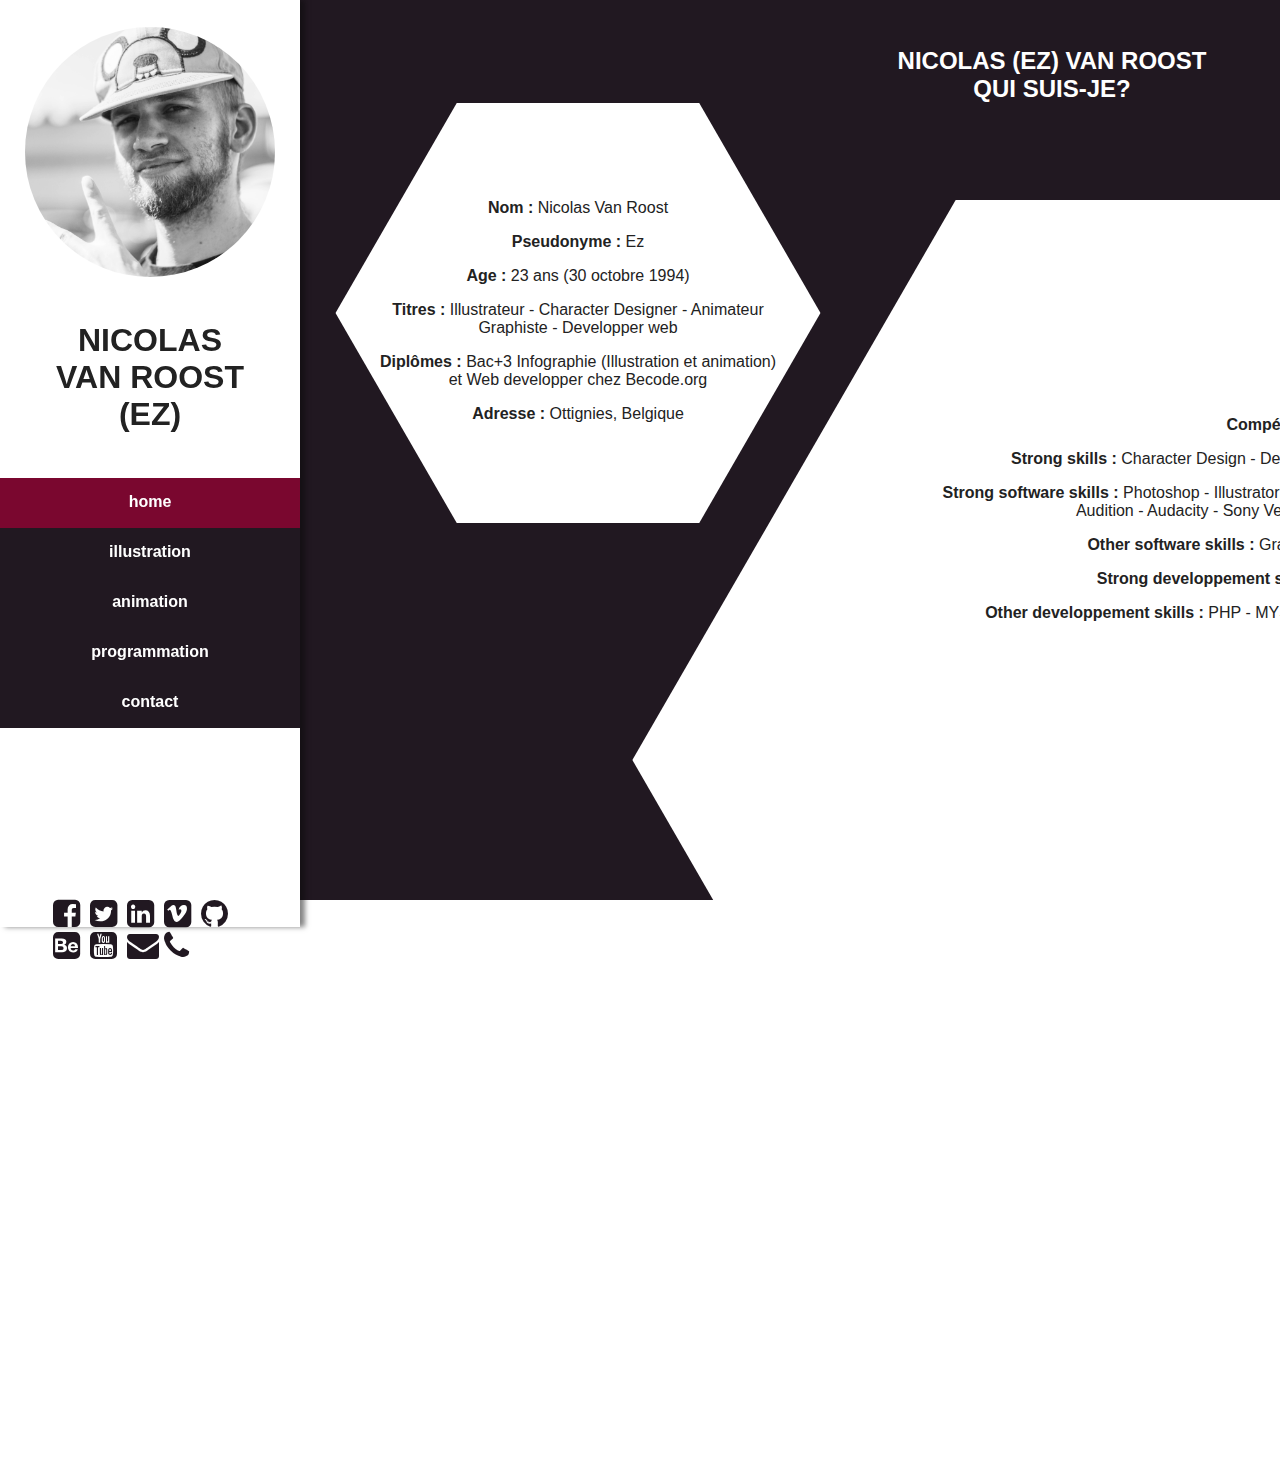
==== commit 2a9a0d1f: "Update 2.2.0" ====
--- a/docs/index.html
+++ b/docs/index.html
@@ -192,11 +192,11 @@
                     <div class="hex1">
                       <div class="hex2">
                         <div class="hex3">
-                          <div class="hoverimg lock buttonillu" id="img1" >
+                          <div class="hoverimg lock buttonillu" onclick="request_access(this)" id="img1" >
                             <h4>Angie</h4>
                             <p>Character : Angie, magical girl.</p>
                           </div>
-                          <img id="img1title" src="./img/illus/Angie.jpg" style="height:100%; width:100%; margin-left: 0vh"/>
+                          <img src="./img/illus/Angie.jpg" style="height:100%; width:100%; margin-left: 0vh"/>
                         </div>
                       </div>
                     </div>
@@ -205,11 +205,11 @@
                     <div class="hex1">
                       <div class="hex2">
                         <div class="hex3">
-                          <div class="hoverimg lock buttonillu" id="img2" >
+                          <div class="hoverimg lock" onclick="request_access(this)" id="img2" >
                             <h4>Witchie</h4>
                             <p>Character design : Witchie.</p>
                           </div>
-                          <img id="img2title"src="./img/illus/witchie.jpg" style="height:100%; width:100%; margin-left: 0vh"/>
+                          <img src="./img/illus/witchie.jpg" style="height:100%; width:100%; margin-left: 0vh"/>
                         </div>
                       </div>
                     </div>
@@ -220,11 +220,11 @@
                     <div class="hex1">
                       <div class="hex2">
                         <div class="hex3">
-                          <div class="hoverimg lock buttonillu" id="img3" >
+                          <div class="hoverimg lock" onclick="request_access(this)" id="img3" >
                             <h4>The squad</h4>
                             <p>Jenna - Lily - Kallie</p>
                           </div>
-                          <img id="img3title"src="./img/illus/group.jpg" style="height:150%; width:100%; margin-left: 0vh"/>
+                          <img src="./img/illus/group.jpg" style="height:150%; width:100%; margin-left: 0vh"/>
                         </div>
                       </div>
                     </div>
@@ -233,11 +233,11 @@
                     <div class="hex1">
                       <div class="hex2">
                         <div class="hex3">
-                          <div class="hoverimg lock buttonillu" id="img4">
+                          <div class="hoverimg lock" onclick="request_access(this)" id="img4">
                             <h4>Jenna</h4>
                             <p>Character design : Jenna, la berserker.</p>
                           </div>
-                          <img id="img4title"src="./img/illus/Jenna.jpg" style="height:100%; width:140%; margin-left:-5vh"/>
+                          <img src="./img/illus/Jenna.jpg" style="height:100%; width:140%; margin-left:-5vh"/>
                         </div>
                       </div>
                     </div>
@@ -246,56 +246,69 @@
                     <div class="hex1">
                       <div class="hex2">
                         <div class="hex3">
-                          <div class="hoverimg lock buttonillu" id="img5">
+                          <div class="hoverimg lock" onclick="request_access(this)" id="img5">
                             <h4>Kallie</h4>
                             <p>Character design : Kallie, la mage.</p>
                           </div>
-                          <img id="img5title"src="./img/illus/Kallie.jpg" style="height:100%; width:130%; margin-left: 1vh"/>
-                        </div>
-                      </div>
-                    </div>
-                  </div>
-                </div>
-              </div>
-              <div id="lily" class="anim select"><!-- \\\\\\\\\\ LILY \\\\\\\\\\ -->
+                          <img src="./img/illus/Kallie.jpg" style="height:100%; width:130%; margin-left: 1vh"/>
+                        </div>
+                      </div>
+                    </div>
+                  </div>
+                </div>
+              </div>
+              <div id="lily" class="anim select overflow"><!-- \\\\\\\\\\ LILY \\\\\\\\\\ -->
                 <div class="hexagones1 gridhex">
+                  <div class="hexa"><!-- ///// Lily Automne ///// -->
+                    <div class="hex1">
+                      <div class="hex2">
+                        <div class="hex3">
+                          <div class="hoverimg lock" onclick="request_access(this)" id="img36">
+                            <h4>Lily Valentine</h4>
+                            <p>Design de Lily version st-Valentin.</p>
+                          </div>
+                          <img src="./img/illus/valentineslily.jpg" style="height:100%; width:100%; margin-left: 0vh"/>
+                        </div>
+                      </div>
+                    </div>
+                  </div>
                   <div class="hexa"><!-- ///// Chibi lily ///// -->
                     <div class="hex1">
                       <div class="hex2">
                         <div class="hex3">
-                          <div class="hoverimg lock buttonillu" id="img6">
+                          <div class="hoverimg lock" onclick="request_access(this)" id="img6">
                             <h4>Chibi Lily</h4>
                             <p>Version Chibi de Lily.</p>
                           </div>
-                          <img id="img6title"src="./img/illus/chibilily.jpg" style="height:100%; width:100%; margin-left: 0vh"/>
-                        </div>
-                      </div>
-                    </div>
-                  </div>
+                          <img src="./img/illus/chibilily.jpg" style="height:100%; width:100%; margin-left: 0vh"/>
+                        </div>
+                      </div>
+                    </div>
+                  </div>
+                </div>
+                <div class="hexagones3 gridhex">
                   <div class="hexa"><!-- ///// Lily Automne ///// -->
                     <div class="hex1">
                       <div class="hex2">
                         <div class="hex3">
-                          <div class="hoverimg lock buttonillu" id="img7">
+                          <div class="hoverimg lock" onclick="request_access(this)" id="img7">
                             <h4>Lily in fall</h4>
                             <p>Design de Lily version automnale.</p>
                           </div>
-                          <img id="img7title"src="./img/illus/lilyfall.jpg" style="height:100%; width:100%; margin-left: 0vh"/>
-                        </div>
-                      </div>
-                    </div>
-                  </div>
-                </div>
-                <div class="hexagones3 gridhex">
+                          <img src="./img/illus/lilyfall.jpg" style="height:100%; width:100%; margin-left: 0vh"/>
+                        </div>
+                      </div>
+                    </div>
+                  </div>
                   <div class="hexa"><!-- ///// Lily noel ///// -->
                     <div class="hex1">
                       <div class="hex2">
                         <div class="hex3">
-                          <div class="hoverimg lock buttonillu" id="img8">
+                          <div class="hoverimg lock" onclick="request_access(this)" id="img8">
                             <h4>Christmassy Lily (2017)</h4>
                             <p>Lily version Noël.</p>
                           </div>
-                          <img id="img8title"src="./img/illus/lilynoel.jpg" style="height:160%; width:100%; margin-left: 0vh"/>
+                          <img src="./img/illus/lilynoel.jpg" style="height:160%; width:100%; margin-left: 0vh"/>
                         </div>
                       </div>
                     </div>
@@ -304,67 +317,67 @@
                     <div class="hex1">
                       <div class="hex2">
                         <div class="hex3">
-                          <div class="hoverimg lock buttonillu" id="img9">
+                          <div class="hoverimg lock" onclick="request_access(this)" id="img9">
                             <h4>Lily Hyperion</h4>
                             <p>Outfit d'Hyperion, <br/>inspiré des jeux Borderlands.</p>
                           </div>
-                          <img id="img9title"src="./img/illus/lilyhyperion.jpg" style="height:160%; width:100%; margin-left: 0vh"/>
-                        </div>
-                      </div>
-                    </div>
-                  </div>
+                          <img src="./img/illus/lilyhyperion.jpg" style="height:160%; width:100%; margin-left: 0vh"/>
+                        </div>
+                      </div>
+                    </div>
+                  </div>
+                </div>
+                <div class="hexagones1 gridhex">
                   <div class="hexa"><!-- ///// Lily portrait ///// -->
                     <div class="hex1">
                       <div class="hex2">
                         <div class="hex3">
-                          <div class="hoverimg lock buttonillu" id="img10">
+                          <div class="hoverimg lock" onclick="request_access(this)" id="img10">
                             <h4>Portrait - Lily</h4>
                             <p>Petit portrait de mon perso.</p>
                           </div>
-                          <img id="img10title"src="./img/illus/lilyport.png" style="height:100%; width:100%; margin-left: 0vh"/>
-                        </div>
-                      </div>
-                    </div>
-                  </div>
-                </div>
-                <div class="hexagones1 gridhex">
+                          <img src="./img/illus/lilyport.png" style="height:100%; width:100%; margin-left: 0vh"/>
+                        </div>
+                      </div>
+                    </div>
+                  </div>
                   <div class="hexa"><!-- ///// Lily pixel ///// -->
                     <div class="hex1">
                       <div class="hex2">
                         <div class="hex3">
-                          <div class="hoverimg lock buttonillu" id="img11">
+                          <div class="hoverimg lock" onclick="request_access(this)" id="img11">
                             <h4>Pixelart : Lily</h4>
                             <p>Pixelart de mon perso</p>
                           </div>
-                          <img id="img11title"src="./img/illus/pixel.png" style="height:130%; width:100%; margin-left: 0vh"/>
-                        </div>
-                      </div>
-                    </div>
-                  </div>
+                          <img src="./img/illus/pixel.png" style="height:130%; width:100%; margin-left: 0vh"/>
+                        </div>
+                      </div>
+                    </div>
+                  </div>
+                </div>
+                <div class="hexagones3 gridhex">
                   <div class="hexa"><!-- ///// Chirstmas lily (2017) ///// -->
                     <div class="hex1">
                       <div class="hex2">
                         <div class="hex3">
-                          <div class="hoverimg lock buttonillu" id="img12">
+                          <div class="hoverimg lock" onclick="request_access(this)" id="img12">
                             <h4>Lily Noel (2017)</h4>
                             <p>Lily version Noël 2017.</p>
                           </div>
-                          <img id="img12title"src="./img/illus/lilychristmas.jpg" style="height:130%; width:100%; margin-left: 0vh"/>
-                        </div>
-                      </div>
-                    </div>
-                  </div>
-                </div>
-                <div class="hexagones3 gridhex">
+                          <img src="./img/illus/lilychristmas.jpg" style="height:130%; width:100%; margin-left: 0vh"/>
+                        </div>
+                      </div>
+                    </div>
+                  </div>
                   <div class="hexa"><!-- ///// Lily pokemon ///// -->
                     <div class="hex1">
                       <div class="hex2">
                         <div class="hex3">
-                          <div class="hoverimg lock buttonillu" id="img13">
+                          <div class="hoverimg lock" onclick="request_access(this)" id="img13">
                             <h4>Lily's Pokemons</h4>
                             <p>Lily et son équipe de Pokémons</p>
                           </div>
-                          <img id="img13title"src="./img/illus/pokelily.jpg" style="height:100%; width:130%; margin-left: 0vh"/>
+                          <img src="./img/illus/pokelily.jpg" style="height:100%; width:130%; margin-left: 0vh"/>
                         </div>
                       </div>
                     </div>
@@ -373,24 +386,26 @@
                     <div class="hex1">
                       <div class="hex2">
                         <div class="hex3">
-                          <div class="hoverimg lock buttonillu" id="img14">
+                          <div class="hoverimg lock" onclick="request_access(this)" id="img14">
                             <h4>Lily is drawing</h4>
                             <p>dessin random de Lily.</p>
                           </div>
-                          <img id="img14title"src="./img/illus/lilydrawing.jpg" style="height:100%; width:100%; margin-left: 0vh"/>
-                        </div>
-                      </div>
-                    </div>
-                  </div>
+                          <img src="./img/illus/lilydrawing.jpg" style="height:100%; width:100%; margin-left: 0vh"/>
+                        </div>
+                      </div>
+                    </div>
+                  </div>
+                </div>
+                <div class="hexagones1 gridhex">
                   <div class="hexa"><!-- ///// Lily winter ///// -->
                     <div class="hex1">
                       <div class="hex2">
                         <div class="hex3">
-                          <div class="hoverimg lock buttonillu" id="img15">
+                          <div class="hoverimg lock" onclick="request_access(this)" id="img15">
                             <h4>Winter Lily</h4>
                             <p>Outfit pour Lily, version hivernale.</p>
                           </div>
-                          <img id="img15title"src="./img/illus/winterlily.jpg" style="height:100%; width:140%; margin-left: -5vh"/>
+                          <img src="./img/illus/winterlily.jpg" style="height:100%; width:140%; margin-left: -5vh"/>
                         </div>
                       </div>
                     </div>
@@ -403,11 +418,11 @@
                     <div class="hex1">
                       <div class="hex2">
                         <div class="hex3">
-                          <div class="hoverimg lock buttonillu" id="img16">
+                          <div class="hoverimg lock" onclick="request_access(this)" id="img16">
                             <h4>Mushroom witch</h4>
                             <p>Sorcière champignon.</p>
                           </div>
-                          <img id="img16title"src="./img/illus/champi.jpg" style="height:130%; width:100%; margin-left: 0vh"/>
+                          <img src="./img/illus/champi.jpg" style="height:130%; width:100%; margin-left: 0vh"/>
                         </div>
                       </div>
                     </div>
@@ -416,11 +431,11 @@
                     <div class="hex1">
                       <div class="hex2">
                         <div class="hex3">
-                          <div class="hoverimg lock buttonillu" id="img17">
+                          <div class="hoverimg lock" onclick="request_access(this)" id="img17">
                             <h4>Witchie</h4>
                             <p>Perso : Witchie.</p>
                           </div>
-                          <img id="img17title"src="./img/illus/witchie2.jpg" style="height:180%; width:100%; margin-left: 0vh"/>
+                          <img src="./img/illus/witchie2.jpg" style="height:180%; width:100%; margin-left: 0vh"/>
                         </div>
                       </div>
                     </div>
@@ -433,11 +448,11 @@
                     <div class="hex1">
                       <div class="hex2">
                         <div class="hex3">
-                          <div class="hoverimg lock buttonillu" id="img18">
+                          <div class="hoverimg lock" onclick="request_access(this)" id="img18">
                             <h4>Chibi Mercy</h4>
                             <p>Mercy version Chibi</p>
                           </div>
-                          <img id="img18title"src="./img/illus/mercychibi.jpg" style="height:100%; width:100%; margin-left: 0vh"/>
+                          <img src="./img/illus/mercychibi.jpg" style="height:100%; width:100%; margin-left: 0vh"/>
                         </div>
                       </div>
                     </div>
@@ -446,11 +461,11 @@
                     <div class="hex1">
                       <div class="hex2">
                         <div class="hex3">
-                          <div class="hoverimg lock buttonillu" id="img19">
+                          <div class="hoverimg lock" onclick="request_access(this)" id="img19">
                             <h4>Black cat D.va</h4>
                             <p>Fanart de D.va du jeu Overwatch.</p>
                           </div>
-                          <img id="img19title"src="./img/illus/dvacat.jpg" style="height:100%; width:100%; margin-left: 0vh"/>
+                          <img src="./img/illus/dvacat.jpg" style="height:100%; width:100%; margin-left: 0vh"/>
                         </div>
                       </div>
                     </div>
@@ -461,11 +476,11 @@
                     <div class="hex1">
                       <div class="hex2">
                         <div class="hex3">
-                          <div class="hoverimg lock buttonillu" id="img20">
+                          <div class="hoverimg lock" onclick="request_access(this)" id="img20">
                             <h4>Chibi Dva</h4>
                             <p>Dva version chibi.</p>
                           </div>
-                          <img id="img20title"src="./img/illus/chibidva.jpg" style="height:100%; width:100%; margin-left: 0vh"/>
+                          <img src="./img/illus/chibidva.jpg" style="height:100%; width:100%; margin-left: 0vh"/>
                         </div>
                       </div>
                     </div>
@@ -474,11 +489,11 @@
                     <div class="hex1">
                       <div class="hex2">
                         <div class="hex3">
-                          <div class="hoverimg lock buttonillu" id="img21">
+                          <div class="hoverimg lock" onclick="request_access(this)" id="img21">
                             <h4>Mercy</h4>
                             <p>Fanart de Mercy du jeu Overwatch.</p>
                           </div>
-                          <img id="img21title"src="./img/illus/mercy.jpg" style="height:100%; width:100%;"/>
+                          <img src="./img/illus/mercy.jpg" style="height:100%; width:100%;"/>
                         </div>
                       </div>
                     </div>
@@ -487,11 +502,11 @@
                     <div class="hex1">
                       <div class="hex2">
                         <div class="hex3">
-                          <div class="hoverimg lock buttonillu" id="img22">
+                          <div class="hoverimg lock" onclick="request_access(this)" id="img22">
                             <h4>Mercy</h4>
                             <p>Fanart de Mercy du jeu Overwatch</p>
                           </div>
-                          <img id="img22title"src="./img/illus/chibimercy.jpg" style="height:100%; width:100%; margin-left: 0vh"/>
+                          <img src="./img/illus/chibimercy.jpg" style="height:100%; width:100%; margin-left: 0vh"/>
                         </div>
                       </div>
                     </div>
@@ -502,11 +517,11 @@
                     <div class="hex1">
                       <div class="hex2">
                         <div class="hex3">
-                          <div class="hoverimg lock buttonillu" id="img23">
+                          <div class="hoverimg lock" onclick="request_access(this)" id="img23">
                             <h4>D.va</h4>
                             <p>Fanart de D.va du jeu Overwatch.</p>
                           </div>
-                          <img id="img23title"src="./img/illus/dva.jpg" style="height:100%; width:100%;"/>
+                          <img src="./img/illus/dva.jpg" style="height:100%; width:100%;"/>
                         </div>
                       </div>
                     </div>
@@ -519,11 +534,11 @@
                     <div class="hex1">
                       <div class="hex2">
                         <div class="hex3">
-                          <div class="hoverimg lock buttonillu" id="img24">
+                          <div class="hoverimg lock" onclick="request_access(this)" id="img24">
                             <h4>Eiva (2018)</h4>
                             <p>Cadeau d'aniversaire pour Eiva</p>
                           </div>
-                          <img id="img24title"src="./img/illus/eiva2.jpg" style="height:100%; width:100%; margin-left: 0vh"/>
+                          <img src="./img/illus/eiva2.jpg" style="height:100%; width:100%; margin-left: 0vh"/>
                         </div>
                       </div>
                     </div>
@@ -532,11 +547,11 @@
                     <div class="hex1">
                       <div class="hex2">
                         <div class="hex3">
-                          <div class="hoverimg lock buttonillu" id="img25">
+                          <div class="hoverimg lock" onclick="request_access(this)" id="img25">
                             <h4>Elesis</h4>
                             <p>Fanart du cosplay d'Elesis <br/>par Drawmeacosplay.</p>
                           </div>
-                          <img id="img25title"src="./img/illus/drawme.jpg" style="height:100%; width:100%; margin-left: 0vh"/>
+                          <img src="./img/illus/drawme.jpg" style="height:100%; width:100%; margin-left: 0vh"/>
                         </div>
                       </div>
                     </div>
@@ -547,11 +562,11 @@
                     <div class="hex1">
                       <div class="hex2">
                         <div class="hex3">
-                          <div class="hoverimg lock buttonillu" id="img26">
+                          <div class="hoverimg lock" onclick="request_access(this)" id="img26">
                             <h4>Nama</h4>
                             <p>Fanart d'une amie (youtubeuse).</p>
                           </div>
-                          <img id="img26title"src="./img/illus/nama.jpg" style="height:100%; width:130%; margin-left:-5vh;"/>
+                          <img src="./img/illus/nama.jpg" style="height:100%; width:130%; margin-left:-5vh;"/>
                         </div>
                       </div>
                     </div>
@@ -560,11 +575,11 @@
                     <div class="hex1">
                       <div class="hex2">
                         <div class="hex3">
-                          <div class="hoverimg lock buttonillu" id="img27">
+                          <div class="hoverimg lock" onclick="request_access(this)" id="img27">
                             <h4>Keyboy</h4>
                             <p>Fanart de Keyori et Jaynee (youtubers).</p>
                           </div>
-                          <img id="img27title"src="./img/illus/hbKeyboy.jpg" style="height:100%; width:130%; margin-left:-5vh;"/>
+                          <img src="./img/illus/hbKeyboy.jpg" style="height:100%; width:130%; margin-left:-5vh;"/>
                         </div>
                       </div>
                     </div>
@@ -573,11 +588,11 @@
                     <div class="hex1">
                       <div class="hex2">
                         <div class="hex3">
-                          <div class="hoverimg lock buttonillu" id="img28">
+                          <div class="hoverimg lock" onclick="request_access(this)" id="img28">
                             <h4>Arcade team</h4>
                             <p>Projet arcade.</p>
                           </div>
-                          <img id="img28title"src="./img/illus/arcade.jpg" style="height:100%; width:120%;"/>
+                          <img src="./img/illus/arcade.jpg" style="height:100%; width:120%;"/>
                         </div>
                       </div>
                     </div>
@@ -588,11 +603,11 @@
                     <div class="hex1">
                       <div class="hex2">
                         <div class="hex3">
-                          <div class="hoverimg lock buttonillu" id="img29">
+                          <div class="hoverimg lock" onclick="request_access(this)" id="img29">
                             <h4>DeeJayDee</h4>
                             <p>Projet pour une illu pour t-shirt</br> pour DeeJayDee (streamer).</p>
                           </div>
-                          <img id="img29title"src="./img/illus/djd.png" style="height:100%; width:130%; margin-left:-5vh;"/>
+                          <img src="./img/illus/djd.png" style="height:100%; width:130%; margin-left:-5vh;"/>
                         </div>
                       </div>
                     </div>
@@ -601,11 +616,11 @@
                     <div class="hex1">
                       <div class="hex2">
                         <div class="hex3">
-                          <div class="hoverimg lock buttonillu" id="img30">
+                          <div class="hoverimg lock" onclick="request_access(this)" id="img30">
                             <h4>Eiva</h4>
                             <p>Fanart du Character Design d'une amie.</p>
                           </div>
-                          <img id="img30title"src="./img/illus/eiva.jpg" style="height:100%; width:130%; margin-left:-5vh;"/>
+                          <img src="./img/illus/eiva.jpg" style="height:100%; width:130%; margin-left:-5vh;"/>
                         </div>
                       </div>
                     </div>
@@ -618,11 +633,11 @@
                     <div class="hex1">
                       <div class="hex2">
                         <div class="hex3">
-                          <div class="hoverimg lock buttonillu" id="img31">
+                          <div class="hoverimg lock" onclick="request_access(this)" id="img31">
                             <h4>Glitch/vaporwave design</h4>
                             <p>Design dans un style glitchwave.</p>
                           </div>
-                          <img id="img31title"src="./img/illus/lol.jpg" style="height:100%; width:100%;"/>
+                          <img src="./img/illus/lol.jpg" style="height:100%; width:100%;"/>
                         </div>
                       </div>
                     </div>
@@ -635,11 +650,11 @@
                     <div class="hex1">
                       <div class="hex2">
                         <div class="hex3">
-                          <div class="hoverimg lock buttonillu" id="img32">
+                          <div class="hoverimg lock" onclick="request_access(this)" id="img32">
                             <h4>Sylvanas</h4>
                             <p>Fanart de Sylvanas du jeu Warcraft.</p>
                           </div>
-                          <img id="img32title"src="./img/illus/sylvanas.jpg" style="height:100%; width:120%;margin-left:-8.5vh;"/>
+                          <img src="./img/illus/sylvanas.jpg" style="height:100%; width:120%;margin-left:-8.5vh;"/>
                         </div>
                       </div>
                     </div>
@@ -648,11 +663,11 @@
                     <div class="hex1">
                       <div class="hex2">
                         <div class="hex3">
-                          <div class="hoverimg lock buttonillu" id="img33">
+                          <div class="hoverimg lock" onclick="request_access(this)" id="img33">
                             <h4>Undertale</h4>
                             <p>Fanart du jeu Undertale.</p>
                           </div>
-                          <img id="img33title"src="./img/illus/undertale2.jpg" style="height:100%; width:130%; margin-left:-5vh;"/>
+                          <img src="./img/illus/undertale2.jpg" style="height:100%; width:130%; margin-left:-5vh;"/>
                         </div>
                       </div>
                     </div>
@@ -663,11 +678,11 @@
                     <div class="hex1">
                       <div class="hex2">
                         <div class="hex3">
-                          <div class="hoverimg lock buttonillu" id="img34">
+                          <div class="hoverimg lock" onclick="request_access(this)" id="img34">
                             <h4>Veigar</h4>
                             <p>Fanart de Veigar de League of Legends.</p>
                           </div>
-                          <img id="img34title"src="./img/illus/fab.jpg" style="height:100%; width:130%; margin-left:-5vh;"/>
+                          <img src="./img/illus/fab.jpg" style="height:100%; width:130%; margin-left:-5vh;"/>
                         </div>
                       </div>
                     </div>
@@ -676,11 +691,11 @@
                     <div class="hex1">
                       <div class="hex2">
                         <div class="hex3">
-                          <div class="hoverimg lock buttonillu" id="img35">
+                          <div class="hoverimg lock" onclick="request_access(this)" id="img35">
                             <h4>HearthStone</h4>
                             <p>Fanart du jeu HearthStone.</p>
                           </div>
-                          <img id="img35title"src="./img/illus/hs.jpg" style="height:100%; width:130%; margin-left:-5vh;"/>
+                          <img src="./img/illus/hs.jpg" style="height:100%; width:130%; margin-left:-5vh;"/>
                         </div>
                       </div>
                     </div>
@@ -700,7 +715,7 @@
                 <div class="hex1">
                   <div class="hex2">
                     <div class="hex3">
-                      <div class="hoverimg lock" id="anim1">
+                      <div class="hoverimg lock" onclick="request_access(this)" id="anim1">
                         <h4>Trop gros</h4>
                         <p>Travail de fin d'études en Animation.</p>
                       </div>
@@ -713,7 +728,7 @@
                 <div class="hex1">
                   <div class="hex2">
                     <div class="hex3">
-                      <div class="hoverimg lock" id="anim2">
+                      <div class="hoverimg lock" onclick="request_access(this)" id="anim2">
                         <h4>Quest's quest</h4>
                         <p>Projet futur en cours de développement.</p>
                       </div>
@@ -736,7 +751,7 @@
                   <div class="hex1">
                     <div class="hex2">
                       <div class="hex3">
-                        <div class="hoverimg lock" id="code1">
+                        <div class="hoverimg lock" onclick="request_access(this)" id="code1">
                           <h4>Ezaaii - Portfolio</h4>
                           <p>Création de A à Z de ce site.</p>
                         </div>
@@ -749,7 +764,7 @@
                   <div class="hex1">
                     <div class="hex2">
                       <div class="hex3">
-                        <div class="hoverimg lock" id="code2">
+                        <div class="hoverimg lock" onclick="request_access(this)" id="code2">
                           <h4>Mazy Culture</h4>
                           <p>Projet de OnePage pour mazyculture.org</p>
                         </div>
@@ -782,52 +797,54 @@
       </section>
       <section class="modals"> <!-- ////////// MODALS ////////// -->
         <!-- ILLUS -->
-        <div class="modal modalillu" id="img1modal"><div class="H_box"><div class="exit_button exillu"><i class="fa fa-times fa-2x" aria-hidden="true"></i></div><div class="H_pics"><img src="./img/illus/Angie.jpg"/></div><div class="H_desc"><h3>Angie</h3><p>text</p></div></div></div>
-        <div class="modal modalillu" id="img2modal"><div class="H_box"><div class="exit_button exillu"><i class="fa fa-times fa-2x" aria-hidden="true"></i></div><div class="H_pics"><img src="./img/illus/witchie.jpg"/></div><div class="H_desc"><h3>Witchie</h3><p>text</p></div></div></div>
-        <div class="modal modalillu" id="img3modal"><div class="H_box"><div class="exit_button exillu"><i class="fa fa-times fa-2x" aria-hidden="true"></i></div><div class="H_pics"><img src="./img/illus/group.jpg"/></div><div class="H_desc"><h3>The squad</h3><p>text</p></div></div></div>
-        <div class="modal modalillu" id="img4modal"><div class="H_box"><div class="exit_button exillu"><i class="fa fa-times fa-2x" aria-hidden="true"></i></div><div class="H_pics"><img src="./img/illus/Jenna.jpg"/></div><div class="H_desc"><h3>Jenna</h3><p>text</p></div></div></div>
-        <div class="modal modalillu" id="img5modal"><div class="H_box"><div class="exit_button exillu"><i class="fa fa-times fa-2x" aria-hidden="true"></i></div><div class="H_pics"><img src="./img/illus/Kallie.jpg"/></div><div class="H_desc"><h3>Kallie</h3><p>text</p></div></div></div>
-        <div class="modal modalillu" id="img6modal"><div class="H_box"><div class="exit_button exillu"><i class="fa fa-times fa-2x" aria-hidden="true"></i></div><div class="H_pics"><img src="./img/illus/chibilily.jpg"/></div><div class="H_desc"><h3>Chibi Lily</h3><p>text</p></div></div></div>
-        <div class="modal modalillu" id="img7modal"><div class="H_box"><div class="exit_button exillu"><i class="fa fa-times fa-2x" aria-hidden="true"></i></div><div class="H_pics"><img src="./img/illus/lilyfall.jpg"/></div><div class="H_desc"><h3>Lily in fall</h3><p>text</p></div></div></div>
-        <div class="modal modalillu" id="img8modal"><div class="H_box"><div class="exit_button exillu"><i class="fa fa-times fa-2x" aria-hidden="true"></i></div><div class="H_pics"><img src="./img/illus/lilynoel.jpg"/></div><div class="H_desc"><h3>Christmassy Lily</h3><p>text</p></div></div></div>
-        <div class="modal modalillu" id="img9modal"><div class="H_box"><div class="exit_button exillu"><i class="fa fa-times fa-2x" aria-hidden="true"></i></div><div class="H_pics"><img src="./img/illus/lilyhyperion.jpg"/></div><div class="H_desc"><h3>Lily Hyperion</h3><p>text</p></div></div></div>
-        <div class="modal modalillu" id="img10modal"><div class="H_box"><div class="exit_button exillu"><i class="fa fa-times fa-2x" aria-hidden="true"></i></div><div class="H_pics"><img src="./img/illus/lilyport.png"/></div><div class="H_desc"><h3>Portrait - Lily</h3><p>text</p></div></div></div>
-        <div class="modal modalillu" id="img11modal"><div class="H_box"><div class="exit_button exillu"><i class="fa fa-times fa-2x" aria-hidden="true"></i></div><div class="H_pics"><img src="./img/illus/pixel.png"/></div><div class="H_desc"><h3>Pixelart Lily</h3><p>text</p></div></div></div>
-        <div class="modal modalillu" id="img12modal"><div class="H_box"><div class="exit_button exillu"><i class="fa fa-times fa-2x" aria-hidden="true"></i></div><div class="H_pics"><img src="./img/illus/lilychristmas.jpg"/></div><div class="H_desc"><h3>Lily christmas (2017)</h3><p>text</p></div></div></div>
-        <div class="modal modalillu" id="img13modal"><div class="H_box"><div class="exit_button exillu"><i class="fa fa-times fa-2x" aria-hidden="true"></i></div><div class="H_pics"><img src="./img/illus/pokelily.jpg"/></div><div class="H_desc"><h3>Lily's Pokemons</h3><p>text</p></div></div></div>
-        <div class="modal modalillu" id="img14modal"><div class="H_box"><div class="exit_button exillu"><i class="fa fa-times fa-2x" aria-hidden="true"></i></div><div class="H_pics"><img src="./img/illus/lilydrawing.jpg"/></div><div class="H_desc"><h3>Lily is drawing</h3><p>text</p></div></div></div>
-        <div class="modal modalillu" id="img15modal"><div class="H_box"><div class="exit_button exillu"><i class="fa fa-times fa-2x" aria-hidden="true"></i></div><div class="H_pics"><img src="./img/illus/winterlily.jpg"/></div><div class="H_desc"><h3>Winter Lily</h3><p>text</p></div></div></div>
-        <div class="modal modalillu" id="img16modal"><div class="H_box"><div class="exit_button exillu"><i class="fa fa-times fa-2x" aria-hidden="true"></i></div><div class="H_pics"><img src="./img/illus/champi.jpg"/></div><div class="H_desc"><h3>Mushroom witch</h3><p>text</p></div></div></div>
-        <div class="modal modalillu" id="img17modal"><div class="H_box"><div class="exit_button exillu"><i class="fa fa-times fa-2x" aria-hidden="true"></i></div><div class="H_pics"><img src="./img/illus/witchie2.jpg"/></div><div class="H_desc"><h3>Witchie</h3><p>text</p></div></div></div>
-        <div class="modal modalillu" id="img18modal"><div class="H_box"><div class="exit_button exillu"><i class="fa fa-times fa-2x" aria-hidden="true"></i></div><div class="H_pics"><img src="./img/illus/mercychibi.jpg"/></div><div class="H_desc"><h3>Chibi Mercy</h3><p>text</p></div></div></div>
-        <div class="modal modalillu" id="img19modal"><div class="H_box"><div class="exit_button exillu"><i class="fa fa-times fa-2x" aria-hidden="true"></i></div><div class="H_pics"><img src="./img/illus/dvacat.jpg"/></div><div class="H_desc"><h3>Black Cat D.va</h3><p>text</p></div></div></div>
-        <div class="modal modalillu" id="img20modal"><div class="H_box"><div class="exit_button exillu"><i class="fa fa-times fa-2x" aria-hidden="true"></i></div><div class="H_pics"><img src="./img/illus/chibidva.jpg"/></div><div class="H_desc"><h3>Chibi D.va</h3><p>text</p></div></div></div>
-        <div class="modal modalillu" id="img21modal"><div class="H_box"><div class="exit_button exillu"><i class="fa fa-times fa-2x" aria-hidden="true"></i></div><div class="H_pics"><img src="./img/illus/mercy.jpg"/></div><div class="H_desc"><h3>Mercy</h3><p>text</p></div></div></div>
-        <div class="modal modalillu" id="img22modal"><div class="H_box"><div class="exit_button exillu"><i class="fa fa-times fa-2x" aria-hidden="true"></i></div><div class="H_pics"><img src="./img/illus/chibimercy.jpg"/></div><div class="H_desc"><h3>Mercy</h3><p>text</p></div></div></div>
-        <div class="modal modalillu" id="img23modal"><div class="H_box"><div class="exit_button exillu"><i class="fa fa-times fa-2x" aria-hidden="true"></i></div><div class="H_pics"><img src="./img/illus/dva.jpg"/></div><div class="H_desc"><h3>D.va</h3><p>text</p></div></div></div>
-        <div class="modal modalillu" id="img24modal"><div class="H_box"><div class="exit_button exillu"><i class="fa fa-times fa-2x" aria-hidden="true"></i></div><div class="H_pics"><img src="./img/illus/eiva2.jpg"/></div><div class="H_desc"><h3>Eiva (2018)</h3><p>text</p></div></div></div>
-        <div class="modal modalillu" id="img25modal"><div class="H_box"><div class="exit_button exillu"><i class="fa fa-times fa-2x" aria-hidden="true"></i></div><div class="H_pics"><img src="./img/illus/drawme.jpg"/></div><div class="H_desc"><h3>DrawMeACosplay</h3><p>text</p></div></div></div>
-        <div class="modal modalillu" id="img26modal"><div class="H_box"><div class="exit_button exillu"><i class="fa fa-times fa-2x" aria-hidden="true"></i></div><div class="H_pics"><img src="./img/illus/nama.jpg"/></div><div class="H_desc"><h3>Nama</h3><p>text</p></div></div></div>
-        <div class="modal modalillu" id="img27modal"><div class="H_box"><div class="exit_button exillu"><i class="fa fa-times fa-2x" aria-hidden="true"></i></div><div class="H_pics"><img src="./img/illus/hbKeyboy.jpg"/></div><div class="H_desc"><h3>Keyboy</h3><p>text</p></div></div></div>
-        <div class="modal modalillu" id="img28modal"><div class="H_box"><div class="exit_button exillu"><i class="fa fa-times fa-2x" aria-hidden="true"></i></div><div class="H_pics"><img src="./img/illus/arcade.jpg"/></div><div class="H_desc"><h3>Arcade Team</h3><p>text</p></div></div></div>
-        <div class="modal modalillu" id="img29modal"><div class="H_box"><div class="exit_button exillu"><i class="fa fa-times fa-2x" aria-hidden="true"></i></div><div class="H_pics"><img src="./img/illus/djd.png"/></div><div class="H_desc"><h3>DeeJayDee</h3><p>text</p></div></div></div>
-        <div class="modal modalillu" id="img30modal"><div class="H_box"><div class="exit_button exillu"><i class="fa fa-times fa-2x" aria-hidden="true"></i></div><div class="H_pics"><img src="./img/illus/eiva.jpg"/></div><div class="H_desc"><h3>Eiva</h3><p>text</p></div></div></div>
-        <div class="modal modalillu" id="img31modal"><div class="H_box"><div class="exit_button exillu"><i class="fa fa-times fa-2x" aria-hidden="true"></i></div><div class="H_pics"><img src="./img/illus/lol.jpg"/></div><div class="H_desc"><h3>Glitch/vaporwave design</h3><p>text</p></div></div></div>
-        <div class="modal modalillu" id="img32modal"><div class="H_box"><div class="exit_button exillu"><i class="fa fa-times fa-2x" aria-hidden="true"></i></div><div class="H_pics"><img src="./img/illus/sylvanas.jpg"/></div><div class="H_desc"><h3>Sylvanas</h3><p>text</p></div></div></div>
-        <div class="modal modalillu" id="img33modal"><div class="H_box"><div class="exit_button exillu"><i class="fa fa-times fa-2x" aria-hidden="true"></i></div><div class="H_pics"><img src="./img/illus/undertale2.jpg"/></div><div class="H_desc"><h3>Undertale</h3><p>text</p></div></div></div>
-        <div class="modal modalillu" id="img34modal"><div class="H_box"><div class="exit_button exillu"><i class="fa fa-times fa-2x" aria-hidden="true"></i></div><div class="H_pics"><img src="./img/illus/fab.jpg"/></div><div class="H_desc"><h3>Veigar</h3><p>text</p></div></div></div>
-        <div class="modal modalillu" id="img35modal"><div class="H_box"><div class="exit_button exillu"><i class="fa fa-times fa-2x" aria-hidden="true"></i></div><div class="H_pics"><img src="./img/illus/hs.jpg"/></div><div class="H_desc"><h3>HearthStone</h3><p>text</p></div></div></div>
+        <div class="modal" id="img1modal"><div class="H_box"><div class="exit_button exillu"><i class="fa fa-times fa-2x" aria-hidden="true"></i></div><div class="H_pics"><img src="./img/illus/Angie.jpg"/></div><div class="H_desc"><h3>Angie</h3><p>text</p></div></div><div class="close"></div></div>
+        <div class="modal" id="img2modal"><div class="H_box"><div class="exit_button exillu"><i class="fa fa-times fa-2x" aria-hidden="true"></i></div><div class="H_pics"><img src="./img/illus/witchie.jpg"/></div><div class="H_desc"><h3>Witchie</h3><p>text</p></div></div><div class="close"></div></div>
+        <div class="modal" id="img3modal"><div class="H_box"><div class="exit_button exillu"><i class="fa fa-times fa-2x" aria-hidden="true"></i></div><div class="H_pics"><img src="./img/illus/group.jpg"/></div><div class="H_desc"><h3>The squad</h3><p>text</p></div></div><div class="close"></div></div>
+        <div class="modal" id="img4modal"><div class="H_box"><div class="exit_button exillu"><i class="fa fa-times fa-2x" aria-hidden="true"></i></div><div class="H_pics"><img src="./img/illus/Jenna.jpg"/></div><div class="H_desc"><h3>Jenna</h3><p>text</p></div></div><div class="close"></div></div>
+        <div class="modal" id="img5modal"><div class="H_box"><div class="exit_button exillu"><i class="fa fa-times fa-2x" aria-hidden="true"></i></div><div class="H_pics"><img src="./img/illus/Kallie.jpg"/></div><div class="H_desc"><h3>Kallie</h3><p>text</p></div></div><div class="close"></div></div>
+        <div class="modal" id="img6modal"><div class="H_box"><div class="exit_button exillu"><i class="fa fa-times fa-2x" aria-hidden="true"></i></div><div class="H_pics"><img src="./img/illus/chibilily.jpg"/></div><div class="H_desc"><h3>Chibi Lily</h3><p>text</p></div></div><div class="close"></div></div>
+        <div class="modal" id="img7modal"><div class="H_box"><div class="exit_button exillu"><i class="fa fa-times fa-2x" aria-hidden="true"></i></div><div class="H_pics"><img src="./img/illus/lilyfall.jpg"/></div><div class="H_desc"><h3>Lily in fall</h3><p>text</p></div></div><div class="close"></div></div>
+        <div class="modal" id="img8modal"><div class="H_box"><div class="exit_button exillu"><i class="fa fa-times fa-2x" aria-hidden="true"></i></div><div class="H_pics"><img src="./img/illus/lilynoel.jpg"/></div><div class="H_desc"><h3>Christmassy Lily</h3><p>text</p></div></div><div class="close"></div></div>
+        <div class="modal" id="img9modal"><div class="H_box"><div class="exit_button exillu"><i class="fa fa-times fa-2x" aria-hidden="true"></i></div><div class="H_pics"><img src="./img/illus/lilyhyperion.jpg"/></div><div class="H_desc"><h3>Lily Hyperion</h3><p>text</p></div></div><div class="close"></div></div>
+        <div class="modal" id="img10modal"><div class="H_box"><div class="exit_button exillu"><i class="fa fa-times fa-2x" aria-hidden="true"></i></div><div class="H_pics"><img src="./img/illus/lilyport.png"/></div><div class="H_desc"><h3>Portrait - Lily</h3><p>text</p></div></div><div class="close"></div></div>
+        <div class="modal" id="img11modal"><div class="H_box"><div class="exit_button exillu"><i class="fa fa-times fa-2x" aria-hidden="true"></i></div><div class="H_pics"><img src="./img/illus/pixel.png"/></div><div class="H_desc"><h3>Pixelart Lily</h3><p>text</p></div></div><div class="close"></div></div>
+        <div class="modal" id="img12modal"><div class="H_box"><div class="exit_button exillu"><i class="fa fa-times fa-2x" aria-hidden="true"></i></div><div class="H_pics"><img src="./img/illus/lilychristmas.jpg"/></div><div class="H_desc"><h3>Lily christmas (2017)</h3><p>text</p></div></div><div class="close"></div></div>
+        <div class="modal" id="img13modal"><div class="H_box"><div class="exit_button exillu"><i class="fa fa-times fa-2x" aria-hidden="true"></i></div><div class="H_pics"><img src="./img/illus/pokelily.jpg"/></div><div class="H_desc"><h3>Lily's Pokemons</h3><p>text</p></div></div><div class="close"></div></div>
+        <div class="modal" id="img14modal"><div class="H_box"><div class="exit_button exillu"><i class="fa fa-times fa-2x" aria-hidden="true"></i></div><div class="H_pics"><img src="./img/illus/lilydrawing.jpg"/></div><div class="H_desc"><h3>Lily is drawing</h3><p>text</p></div></div><div class="close"></div></div>
+        <div class="modal" id="img15modal"><div class="H_box"><div class="exit_button exillu"><i class="fa fa-times fa-2x" aria-hidden="true"></i></div><div class="H_pics"><img src="./img/illus/winterlily.jpg"/></div><div class="H_desc"><h3>Winter Lily</h3><p>text</p></div></div><div class="close"></div></div>
+        <div class="modal" id="img16modal"><div class="H_box"><div class="exit_button exillu"><i class="fa fa-times fa-2x" aria-hidden="true"></i></div><div class="H_pics"><img src="./img/illus/champi.jpg"/></div><div class="H_desc"><h3>Mushroom witch</h3><p>text</p></div></div><div class="close"></div></div>
+        <div class="modal" id="img17modal"><div class="H_box"><div class="exit_button exillu"><i class="fa fa-times fa-2x" aria-hidden="true"></i></div><div class="H_pics"><img src="./img/illus/witchie2.jpg"/></div><div class="H_desc"><h3>Witchie</h3><p>text</p></div></div><div class="close"></div></div>
+        <div class="modal" id="img18modal"><div class="H_box"><div class="exit_button exillu"><i class="fa fa-times fa-2x" aria-hidden="true"></i></div><div class="H_pics"><img src="./img/illus/mercychibi.jpg"/></div><div class="H_desc"><h3>Chibi Mercy</h3><p>text</p></div></div><div class="close"></div></div>
+        <div class="modal" id="img19modal"><div class="H_box"><div class="exit_button exillu"><i class="fa fa-times fa-2x" aria-hidden="true"></i></div><div class="H_pics"><img src="./img/illus/dvacat.jpg"/></div><div class="H_desc"><h3>Black Cat D.va</h3><p>text</p></div></div><div class="close"></div></div>
+        <div class="modal" id="img20modal"><div class="H_box"><div class="exit_button exillu"><i class="fa fa-times fa-2x" aria-hidden="true"></i></div><div class="H_pics"><img src="./img/illus/chibidva.jpg"/></div><div class="H_desc"><h3>Chibi D.va</h3><p>text</p></div></div><div class="close"></div></div>
+        <div class="modal" id="img21modal"><div class="H_box"><div class="exit_button exillu"><i class="fa fa-times fa-2x" aria-hidden="true"></i></div><div class="H_pics"><img src="./img/illus/mercy.jpg"/></div><div class="H_desc"><h3>Mercy</h3><p>text</p></div></div><div class="close"></div></div>
+        <div class="modal" id="img22modal"><div class="H_box"><div class="exit_button exillu"><i class="fa fa-times fa-2x" aria-hidden="true"></i></div><div class="H_pics"><img src="./img/illus/chibimercy.jpg"/></div><div class="H_desc"><h3>Mercy</h3><p>text</p></div></div><div class="close"></div></div>
+        <div class="modal" id="img23modal"><div class="H_box"><div class="exit_button exillu"><i class="fa fa-times fa-2x" aria-hidden="true"></i></div><div class="H_pics"><img src="./img/illus/dva.jpg"/></div><div class="H_desc"><h3>D.va</h3><p>text</p></div></div><div class="close"></div></div>
+        <div class="modal" id="img24modal"><div class="H_box"><div class="exit_button exillu"><i class="fa fa-times fa-2x" aria-hidden="true"></i></div><div class="H_pics"><img src="./img/illus/eiva2.jpg"/></div><div class="H_desc"><h3>Eiva (2018)</h3><p>text</p></div></div><div class="close"></div></div>
+        <div class="modal" id="img25modal"><div class="H_box"><div class="exit_button exillu"><i class="fa fa-times fa-2x" aria-hidden="true"></i></div><div class="H_pics"><img src="./img/illus/drawme.jpg"/></div><div class="H_desc"><h3>DrawMeACosplay</h3><p>text</p></div></div><div class="close"></div></div>
+        <div class="modal" id="img26modal"><div class="H_box"><div class="exit_button exillu"><i class="fa fa-times fa-2x" aria-hidden="true"></i></div><div class="H_pics"><img src="./img/illus/nama.jpg"/></div><div class="H_desc"><h3>Nama</h3><p>text</p></div></div><div class="close"></div></div>
+        <div class="modal" id="img27modal"><div class="H_box"><div class="exit_button exillu"><i class="fa fa-times fa-2x" aria-hidden="true"></i></div><div class="H_pics"><img src="./img/illus/hbKeyboy.jpg"/></div><div class="H_desc"><h3>Keyboy</h3><p>text</p></div></div><div class="close"></div></div>
+        <div class="modal" id="img28modal"><div class="H_box"><div class="exit_button exillu"><i class="fa fa-times fa-2x" aria-hidden="true"></i></div><div class="H_pics"><img src="./img/illus/arcade.jpg"/></div><div class="H_desc"><h3>Arcade Team</h3><p>text</p></div></div><div class="close"></div></div>
+        <div class="modal" id="img29modal"><div class="H_box"><div class="exit_button exillu"><i class="fa fa-times fa-2x" aria-hidden="true"></i></div><div class="H_pics"><img src="./img/illus/djd.png"/></div><div class="H_desc"><h3>DeeJayDee</h3><p>text</p></div></div><div class="close"></div></div>
+        <div class="modal" id="img30modal"><div class="H_box"><div class="exit_button exillu"><i class="fa fa-times fa-2x" aria-hidden="true"></i></div><div class="H_pics"><img src="./img/illus/eiva.jpg"/></div><div class="H_desc"><h3>Eiva</h3><p>text</p></div></div><div class="close"></div></div>
+        <div class="modal" id="img31modal"><div class="H_box"><div class="exit_button exillu"><i class="fa fa-times fa-2x" aria-hidden="true"></i></div><div class="H_pics"><img src="./img/illus/lol.jpg"/></div><div class="H_desc"><h3>Glitch/vaporwave design</h3><p>text</p></div></div><div class="close"></div></div>
+        <div class="modal" id="img32modal"><div class="H_box"><div class="exit_button exillu"><i class="fa fa-times fa-2x" aria-hidden="true"></i></div><div class="H_pics"><img src="./img/illus/sylvanas.jpg"/></div><div class="H_desc"><h3>Sylvanas</h3><p>text</p></div></div><div class="close"></div></div>
+        <div class="modal" id="img33modal"><div class="H_box"><div class="exit_button exillu"><i class="fa fa-times fa-2x" aria-hidden="true"></i></div><div class="H_pics"><img src="./img/illus/undertale2.jpg"/></div><div class="H_desc"><h3>Undertale</h3><p>text</p></div></div><div class="close"></div></div>
+        <div class="modal" id="img34modal"><div class="H_box"><div class="exit_button exillu"><i class="fa fa-times fa-2x" aria-hidden="true"></i></div><div class="H_pics"><img src="./img/illus/fab.jpg"/></div><div class="H_desc"><h3>Veigar</h3><p>text</p></div></div><div class="close"></div></div>
+        <div class="modal" id="img35modal"><div class="H_box"><div class="exit_button exillu"><i class="fa fa-times fa-2x" aria-hidden="true"></i></div><div class="H_pics"><img src="./img/illus/hs.jpg"/></div><div class="H_desc"><h3>HearthStone</h3><p>text</p></div></div><div class="close"></div></div>
+        <div class="modal" id="img36modal"><div class="H_box"><div class="exit_button exillu"><i class="fa fa-times fa-2x" aria-hidden="true"></i></div><div class="H_pics"><img src="./img/illus/valentineslily.jpg"/></div><div class="H_desc"><h3>Valentine Lily</h3><p>text</p></div></div><div class="close"></div></div>
+
         <!-- ANIM -->
-        <div class="modal modalanim" id="anim1modal"><div class="H_box"><div class="exit_button exanim"><i class="fa fa-times fa-2x" aria-hidden="true"></i></div><div class="H_pics"><img src="./img/anim/tropgros.png"/><iframe src="https://player.vimeo.com/video/181405424" width="1140" height="860" frameborder="0" webkitallowfullscreen mozallowfullscreen allowfullscreen></iframe></div><div class="H_desc"><h3>Trop gros...</h3><p>Lorem ipsum dolor sit amet, consectetur adipisicing elit, sed do eiusmod tempor incididunt ut labore et dolore magna aliqua. Ut enim ad minim veniam, quis nostrud exercitation ullamco laboris nisi ut aliquip ex ea commodo consequat. Duis aute irure dolor in reprehenderit in voluptate velit esse cillum dolore eu fugiat nulla pariatur. Excepteur sint occaecat cupidatat non proident, sunt in culpa qui officia deserunt mollit anim id est laborum.</p></div></div></div>
-        <div class="modal modalanim" id="anim2modal"><div class="H_box"><div class="exit_button exanim"><i class="fa fa-times fa-2x" aria-hidden="true"></i></div><div class="H_pics"><img src="./img/anim/project.jpg"/></div><div class="H_desc"><h3>Quest's quest</h3><p>text</p></div></div></div>
+        <div class="modal" id="anim1modal"><div class="H_box"><div class="exit_button exanim"><i class="fa fa-times fa-2x" aria-hidden="true"></i></div><div class="H_pics"><img src="./img/anim/tropgros.png"/><iframe src="https://player.vimeo.com/video/181405424" width="1140" height="860" frameborder="0" webkitallowfullscreen mozallowfullscreen allowfullscreen></iframe></div><div class="H_desc"><h3>Trop gros...</h3><p>Lorem ipsum dolor sit amet, consectetur adipisicing elit, sed do eiusmod tempor incididunt ut labore et dolore magna aliqua. Ut enim ad minim veniam, quis nostrud exercitation ullamco laboris nisi ut aliquip ex ea commodo consequat. Duis aute irure dolor in reprehenderit in voluptate velit esse cillum dolore eu fugiat nulla pariatur. Excepteur sint occaecat cupidatat non proident, sunt in culpa qui officia deserunt mollit anim id est laborum.</p></div></div><div class="close"></div></div>
+        <div class="modal" id="anim2modal"><div class="H_box"><div class="exit_button exanim"><i class="fa fa-times fa-2x" aria-hidden="true"></i></div><div class="H_pics"><img src="./img/anim/project.jpg"/></div><div class="H_desc"><h3>Quest's quest</h3><p>text</p></div></div><div class="close"></div></div>
         <!-- CODE -->
-        <div class="modal modalcode" id="code1modal"><div class="H_box"><div class="exit_button excode"><i class="fa fa-times fa-2x" aria-hidden="true"></i></div><div class="H_pics"><img src="./img/code/portfolio.jpg"/></div><div class="H_desc"><h3>Mon portfolio</h3><p>text</p></div></div></div>
-        <div class="modal modalcode" id="code2modal"><div class="H_box"><div class="exit_button excode"><i class="fa fa-times fa-2x" aria-hidden="true"></i></div><div class="H_pics"><img src="./img/code/portfolio.jpg"/></div><div class="H_desc"><h3>Mazy culture</h3><p>text</p></div></div></div>
+        <div class="modal" id="code1modal"><div class="H_box"><div class="exit_button excode"><i class="fa fa-times fa-2x" aria-hidden="true"></i></div><div class="H_pics"><img src="./img/code/portfolio.jpg"/></div><div class="H_desc"><h3>Mon portfolio</h3><p>text</p></div></div><div class="close"></div></div>
+        <div class="modal" id="code2modal"><div class="H_box"><div class="exit_button excode"><i class="fa fa-times fa-2x" aria-hidden="true"></i></div><div class="H_pics"><img src="./img/code/portfolio.jpg"/></div><div class="H_desc"><h3>Mazy culture</h3><p>text</p></div></div><div class="close"></div></div>
 
       </section>
     </main>
     <script src="scroll.js"></script>
-    <!-- <script src="zoom.js"></script> -->
+    <script src="modal.js"></script>
     <script src="select.js"></script>
   </body>
 </html>
--- a/docs/main.css
+++ b/docs/main.css
@@ -188,6 +188,7 @@
 .black{
   z-index: 500;
   background-color: #382938;
+  width: inherit;
 }
 .bgi2{
   background-image: url(./img/illus/lol.jpg);
@@ -212,35 +213,65 @@
   padding: 3vh;
   width: 1450px;
   overflow: hidden;
+  overflow-x: hidden;
   outline: 1 red dashed;
 }
 #illu{
   display: block;
-  margin: auto;
+  margin: 0 auto;
   height: inherit;
-  width: 1450px;
+  width: 1500px;
+  min-width: 1500px;
 }
 #anim{
   display: block;
   margin: auto;
   background-color: #211821;
   height: 100%;
-  width: 1000px;
+  width: 1500px;
+  min-width: 1500px;
 }
 #code{
   display: block;
   margin: auto
   height: 100%;
-  width: 1000px;
+  width: 1500px;
+  min-width: 1500px;
 }
 #illu .content .images,#anim .content .images,#code .content .images{
   /* background-color: rgba(20,20,20,0.5); */
   margin:0 auto;
   height: inherit;
-  width: 100%;
+  width: inherit;
   padding-top: 10px;
 }
+#select{
+  width: inherit;
+}
+#charadesign{
+  width: inherit;
+}
+#lily{
+  width: inherit;
+}
+#witchies{
+  width: inherit;
+}
+#overwatch{
+  width: inherit;
+}
+#commissions{
+  width: inherit;
+}
+#designs{
+  width: inherit;
+}
+#fanarts{
+  width: inherit;
+}
 .images h2{
+  margin: 0 auto;
+  width: 800px;
   margin-bottom: 20px;
   color:#fff;
 }
@@ -256,12 +287,13 @@
   width: 300px;
 }
 .content{
+  margin: 0 auto;
   z-index: 1;
   margin-left: 3vh;
 }
 #contact .content{
   display: block;
-  margin: auto;
+  margin: 0 auto;
   height: 50%;
   width: 200px;
   text-align: center;
@@ -299,7 +331,10 @@
 .select{
   display: block;
   margin: 0 auto;
-  margin-left: 240px;
+  height: 1400px;
+  margin-left: 40px;
+  margin-top: 40px;
+  padding-left: 120px;
 }
 .charadesign{
   display: none;
@@ -326,6 +361,10 @@
 #catexit{
   position: absolute;
   z-index: 100;
+}
+.overflow{
+  overflow-y: hidden;
+  overflow-x: scroll;
 }
 .catexit{
   background-color: rgba(122,7,47,1);
@@ -528,6 +567,8 @@
 #img33modal{display: none;}
 #img34modal{display: none;}
 #img35modal{display: none;}
+#img36modal{display: none;}
+
 /* ANIM */
 #anim1modal{display: none;}
 #anim2modal{display: none;}
@@ -545,17 +586,24 @@
     height: 100vh; /* Full height */
     overflow-x: hidden;
     overflow-y: initial;
-    background-color: rgb(0,0,0); /* Fallback color */
-    background-color: rgba(0,0,0,0.9); /* Black w/ opacity */
+    background-color: rgba(0,0,0,0.7); /* Black w/ opacity */
+}
+.close{
+  position: absolute;
+  z-index: -100;
+  top: 0vh;
+  height: 100%;
+  width: 100%;
 }
 .H_box{
   display: static;
+  z-index: 500;
   margin: 0 auto;
   margin-top: 2.5vh;
   padding-top: 0.5vh;
   width: 1400px;
+  height: 100%;
   border-radius: 6px;
-  box-shadow: 5px 5px 5px rgba(10,10,10,0.5)
 }
 .H_box .H_boxcontent{
   display: block;
@@ -580,7 +628,7 @@
   position: absolute;
   float: right;
   margin:10px;
-  background-color: #222;
+  background-color: rgba(122,7,47,0.2);
   color:#fff;
   text-align: center;
   padding-top: 3px;
@@ -589,6 +637,9 @@
   border-radius: 6px;
   cursor: pointer;
   z-index: 501;
+}
+.exit_button:hover{
+  background-color: rgba(122,7,47,1);
 }
 /* modal desc */
 .H_desc {
@@ -668,6 +719,9 @@
     display: block;
     margin-top: -1vh;
   }
+  .cut{
+    margin-left: -215px;
+  }
 }
 /*SMARTPHONE USAGE*/
 @media only screen and (max-width: 700px){
@@ -779,6 +833,3 @@
     padding-left: 5vh;
   }
 }
-.killscroll {
-  overflow-x: hidden !important;
-}
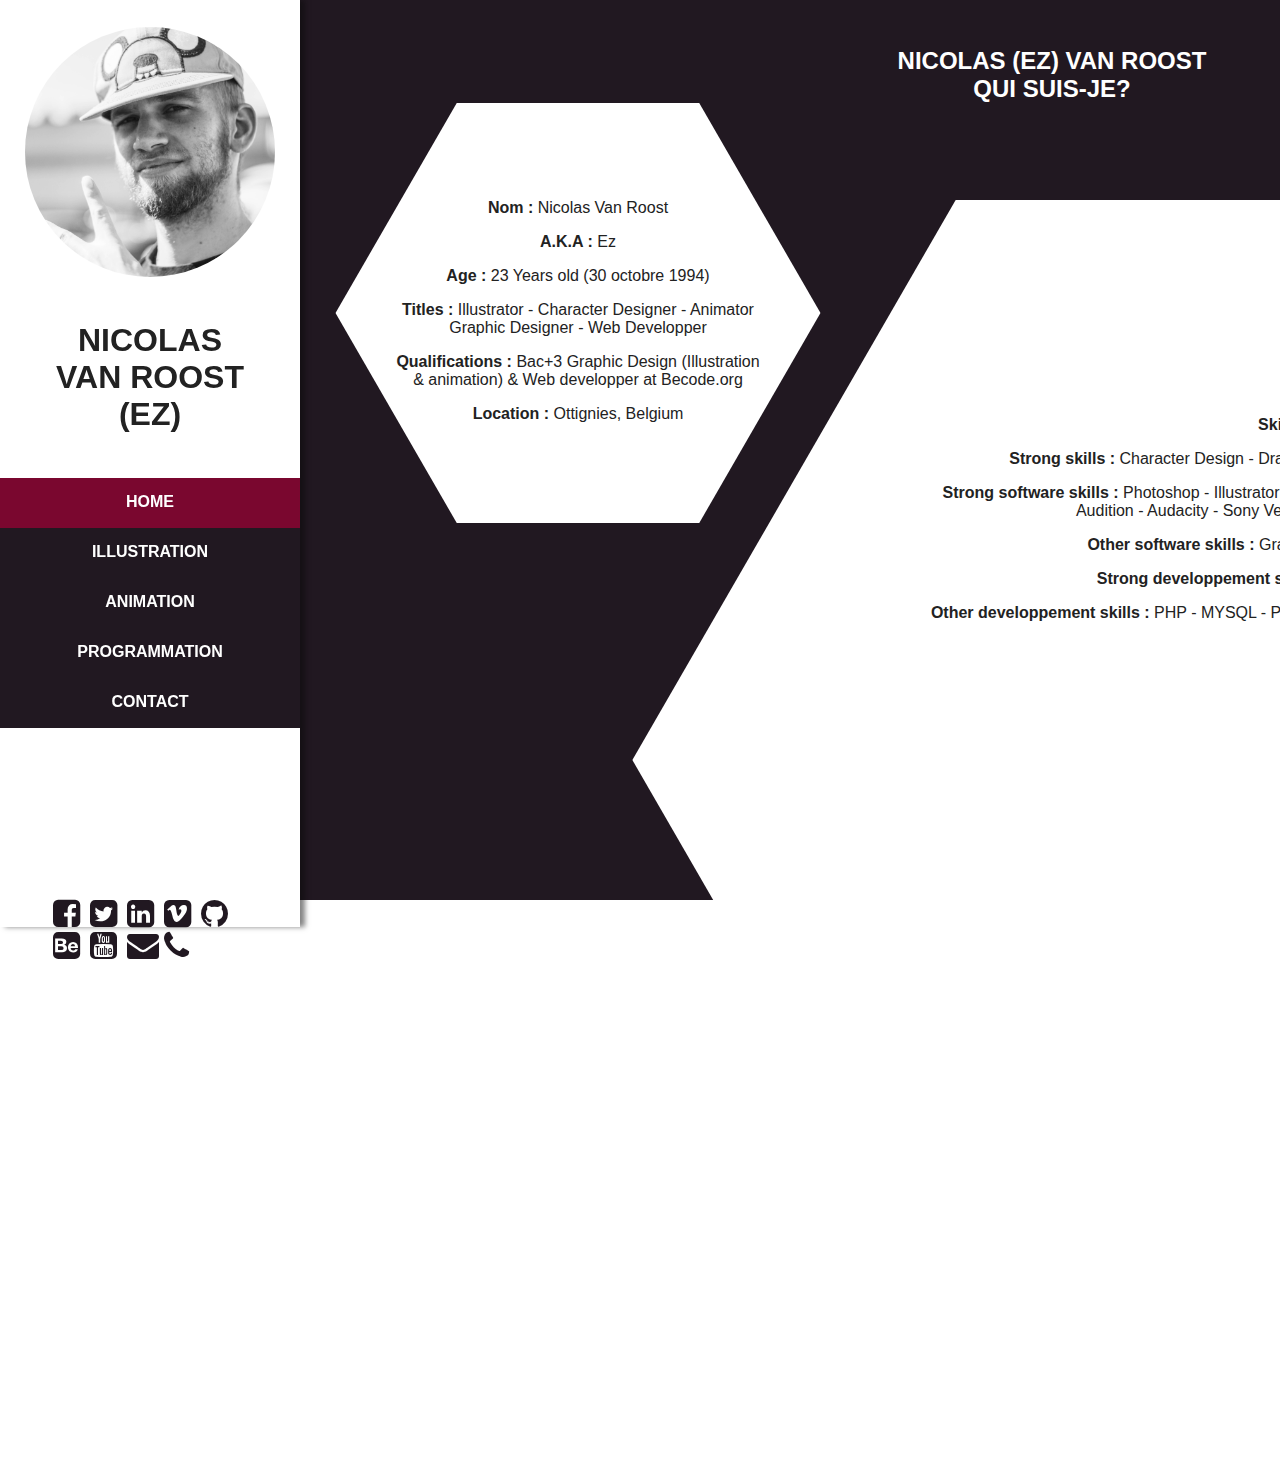
==== commit 9b22a870: "Update 2.3.0 (add content + scroll highlight)" ====
--- a/docs/index.html
+++ b/docs/index.html
@@ -8,18 +8,18 @@
    <title>Nicolas Van Roost</title>
   </head>
   <body id="body">
-    <nav>
+    <nav><!-- \\\\\\\\\\ NAVBAR \\\\\\\\\\ -->
       <div class="navcontent">
         <div class="img"></div>
         <h1>Nicolas </br>Van Roost</br>(Ez)</h1>
         <!--BOUTONS DE NAVIGATION-->
         <div class="buttons" id="nav">
           <ul>
-            <a id="homelink" class="button"><li><p>home</p><div class="picto"><i class="fa fa-home fa-2x" aria-hidden="true"></i></div></li></a>
-            <a id="illulink" class="button"><li><p>illustration</p><div class="picto"><i class="fa fa-paint-brush fa-2x" aria-hidden="true"></i></div></li></a>
-            <a id="animlink" class="button"><li><p>animation</p><div class="picto"><i class="fa fa-play fa-2x" aria-hidden="true"></i></div></li></a>
-            <a id="codelink" class="button"><li><p>programmation</p><div class="picto"><i class="fa fa-code fa-2x" aria-hidden="true"></i></div></li></a>
-            <a id="contactlink" class="button"><li><p>contact</p><div class="picto"><i class="fa fa-comment fa-2x" aria-hidden="true"></i></div></li></a>
+            <a id="homelink" class="button"><li><p>HOME</p><div class="picto"><i class="fa fa-home fa-2x" aria-hidden="true"></i></div></li></a>
+            <a id="illulink" class="button"><li><p>ILLUSTRATION</p><div class="picto"><i class="fa fa-paint-brush fa-2x" aria-hidden="true"></i></div></li></a>
+            <a id="animlink" class="button"><li><p>ANIMATION</p><div class="picto"><i class="fa fa-play fa-2x" aria-hidden="true"></i></div></li></a>
+            <a id="codelink" class="button"><li><p>PROGRAMMATION</p><div class="picto"><i class="fa fa-code fa-2x" aria-hidden="true"></i></div></li></a>
+            <a id="contactlink" class="button"><li><p>CONTACT</p><div class="picto"><i class="fa fa-comment fa-2x" aria-hidden="true"></i></div></li></a>
           </ul>
         </div>
         <div class="linksnav"> <!--boutons-->
@@ -45,11 +45,11 @@
             <div class="hex2span">
               <div class="hex3span">
                 <p><strong>Nom :</strong> Nicolas Van Roost</p>
-                <p><strong>Pseudonyme :</strong> Ez</p>
-                <p><strong>Age :</strong> 23 ans (30 octobre 1994)</p>
-                <p><strong>Titres :</strong> Illustrateur - Character Designer - Animateur <br/> Graphiste - Developper web</p>
-                <p><strong>Diplômes :</strong> Bac+3 Infographie (Illustration et animation) <br/>et Web developper chez Becode.org</p>
-                <p><strong>Adresse :</strong> Ottignies, Belgique</p>
+                <p><strong>A.K.A :</strong> Ez</p>
+                <p><strong>Age :</strong> 23 Years old (30 octobre 1994)</p>
+                <p><strong>Titles :</strong> Illustrator - Character Designer - Animator <br/> Graphic Designer - Web Developper</p>
+                <p><strong>Qualifications :</strong> Bac+3 Graphic Design (Illustration <br/>& animation) & Web developper at Becode.org</p>
+                <p><strong>Location :</strong> Ottignies, Belgium</p>
               </div>
             </div>
           </div>
@@ -58,18 +58,18 @@
           <div class="hex4">
             <div class="hex5">
               <div class="hex6">
-                <p><strong>Compétences</strong></p>
-                <p><strong>Strong skills :</strong> Character Design - Dessin - Peinture - Photographie - Vidéo</p>
+                <p><strong>Skills</strong></p>
+                <p><strong>Strong skills :</strong> Character Design - Drawing - Painting - Photography - Video</p>
                 <p><strong>Strong software skills :</strong> Photoshop - Illustrator - InDesign - Premiere - AfterEffect - LightRoom <br/> Audition - Audacity - Sony Vegas - TVPaint - CorelPainter</p>
                 <p><strong>Other software skills :</strong> Gravit - C4D - Maya - Blender</p>
                 <p><strong>Strong developpement skills :</strong> HTML5 - CSS - JS</p>
-                <p><strong>Other developpement skills :</strong> PHP - MYSQL - PHPMyAdmin - POO - PDO - MVC</p>
+                <p><strong>Other developpement skills :</strong> PHP - MYSQL - PHPMyAdmin - POO - PDO - MVC - Node - React</p>
               </div>
             </div>
           </div>
         </div>
       </section>
-      <section id="illu"> <!-- ////////// SECTION PORTFOLIO ILLU ////////// -->
+      <section id="illu"> <!-- ////////// SECTION PORTFOLIO ILLU ////////// --> <!-- IF TOO MUCH PICTURES : USE .min-hex1 2 and 3 instead of normal .hex-->
         <div class="bgi black"> <!--bg 1 !!!IMPORTANT : faire une image blur-->
           <div class="content">
             <div class="images">
@@ -125,7 +125,7 @@
                             <h4>Overwatch</h4>
                             <p>Drawings from my favorite game</p>
                           </div>
-                          <img src="./img/illus/mercychibi.jpg" style="height:100%; width:100%; margin-left: 0vh"/>
+                          <img src="./img/illus/chibimei.jpg" style="height:120%; width:100%; margin-left: 0vh; margin-top:-2vh;"/>
                         </div>
                       </div>
                     </div>
@@ -138,7 +138,7 @@
                             <h4>Lily</h4>
                             <p>Here is my main Official Character : Lily.</p>
                           </div>
-                          <img src="./img/illus/chibilily.jpg" style="height:100%; width:100%; margin-left: 0vh"/>
+                          <img src="./img/illus/valentineslily.jpg" style="height:100%; width:100%; margin-left: 0vh"/>
                         </div>
                       </div>
                     </div>
@@ -444,6 +444,47 @@
               </div>
               <div id="overwatch" class="anim select"><!-- \\\\\\\\\\ OVERWATCH \\\\\\\\\\ -->
                 <div class="hexagones1">
+                  <div class="hexa"><!-- ///// Mei chibi ///// -->
+                    <div class="hex1">
+                      <div class="hex2">
+                        <div class="hex3">
+                          <div class="hoverimg lock" onclick="request_access(this)" id="img39">
+                            <h4>Chibi Mei</h4>
+                            <p>Mei version Chibi</p>
+                          </div>
+                          <img src="./img/illus/chibimei.jpg" style="height:120%; margin-top:-2vh; width:100%; margin-left: 0vh"/>
+                        </div>
+                      </div>
+                    </div>
+                  </div>
+                  <div class="hexa"><!-- ///// Moira chibi ///// -->
+                    <div class="hex1">
+                      <div class="hex2">
+                        <div class="hex3">
+                          <div class="hoverimg lock" onclick="request_access(this)" id="img38">
+                            <h4>Chibi Moira</h4>
+                            <p>Moira version Chibi</p>
+                          </div>
+                          <img src="./img/illus/chibimoira.jpg" style="height:120%; margin-top:-2vh; width:100%; margin-left: 0vh"/>
+                        </div>
+                      </div>
+                    </div>
+                  </div>
+                </div>
+                <div class="hexagones3 gridhex">
+                  <div class="hexa"><!-- ///// Lucio chibi ///// -->
+                    <div class="hex1">
+                      <div class="hex2">
+                        <div class="hex3">
+                          <div class="hoverimg lock" onclick="request_access(this)" id="img37">
+                            <h4>Chibi Lucio</h4>
+                            <p>Lucio version Chibi</p>
+                          </div>
+                          <img src="./img/illus/chibilucio.jpg" style="height:120%; margin-top:-2vh; width:100%; margin-left: 0vh"/>
+                        </div>
+                      </div>
+                    </div>
+                  </div>
                   <div class="hexa"><!-- ///// Mercy chibi ///// -->
                     <div class="hex1">
                       <div class="hex2">
@@ -452,7 +493,7 @@
                             <h4>Chibi Mercy</h4>
                             <p>Mercy version Chibi</p>
                           </div>
-                          <img src="./img/illus/mercychibi.jpg" style="height:100%; width:100%; margin-left: 0vh"/>
+                          <img src="./img/illus/mercychibi.jpg" style="height:120%; margin-top:-2vh; width:100%; margin-left: 0vh"/>
                         </div>
                       </div>
                     </div>
@@ -465,13 +506,13 @@
                             <h4>Black cat D.va</h4>
                             <p>Fanart de D.va du jeu Overwatch.</p>
                           </div>
-                          <img src="./img/illus/dvacat.jpg" style="height:100%; width:100%; margin-left: 0vh"/>
-                        </div>
-                      </div>
-                    </div>
-                  </div>
-                </div>
-                <div class="hexagones3 gridhex">
+                          <img src="./img/illus/dvacat.jpg" style="height:120%; margin-top:-2vh; width:100%; margin-left: 0vh"/>
+                        </div>
+                      </div>
+                    </div>
+                  </div>
+                </div>
+                <div class="hexagones1 gridhex">
                   <div class="hexa"><!-- ///// Dva chibi ///// -->
                     <div class="hex1">
                       <div class="hex2">
@@ -480,7 +521,7 @@
                             <h4>Chibi Dva</h4>
                             <p>Dva version chibi.</p>
                           </div>
-                          <img src="./img/illus/chibidva.jpg" style="height:100%; width:100%; margin-left: 0vh"/>
+                          <img src="./img/illus/chibidva.jpg" style="height:120%; margin-top:-2vh; width:100%; margin-left: 0vh"/>
                         </div>
                       </div>
                     </div>
@@ -498,6 +539,8 @@
                       </div>
                     </div>
                   </div>
+                </div>
+                <div class="hexagones3 gridhex">
                   <div class="hexa"><!-- ///// Mercy chibi ///// -->
                     <div class="hex1">
                       <div class="hex2">
@@ -511,8 +554,6 @@
                       </div>
                     </div>
                   </div>
-                </div>
-                <div class="hexagones1 gridhex">
                   <div class="hexa"><!-- ///// Dva ///// -->
                     <div class="hex1">
                       <div class="hex2">
@@ -797,54 +838,58 @@
       </section>
       <section class="modals"> <!-- ////////// MODALS ////////// -->
         <!-- ILLUS -->
-        <div class="modal" id="img1modal"><div class="H_box"><div class="exit_button exillu"><i class="fa fa-times fa-2x" aria-hidden="true"></i></div><div class="H_pics"><img src="./img/illus/Angie.jpg"/></div><div class="H_desc"><h3>Angie</h3><p>text</p></div></div><div class="close"></div></div>
-        <div class="modal" id="img2modal"><div class="H_box"><div class="exit_button exillu"><i class="fa fa-times fa-2x" aria-hidden="true"></i></div><div class="H_pics"><img src="./img/illus/witchie.jpg"/></div><div class="H_desc"><h3>Witchie</h3><p>text</p></div></div><div class="close"></div></div>
-        <div class="modal" id="img3modal"><div class="H_box"><div class="exit_button exillu"><i class="fa fa-times fa-2x" aria-hidden="true"></i></div><div class="H_pics"><img src="./img/illus/group.jpg"/></div><div class="H_desc"><h3>The squad</h3><p>text</p></div></div><div class="close"></div></div>
-        <div class="modal" id="img4modal"><div class="H_box"><div class="exit_button exillu"><i class="fa fa-times fa-2x" aria-hidden="true"></i></div><div class="H_pics"><img src="./img/illus/Jenna.jpg"/></div><div class="H_desc"><h3>Jenna</h3><p>text</p></div></div><div class="close"></div></div>
-        <div class="modal" id="img5modal"><div class="H_box"><div class="exit_button exillu"><i class="fa fa-times fa-2x" aria-hidden="true"></i></div><div class="H_pics"><img src="./img/illus/Kallie.jpg"/></div><div class="H_desc"><h3>Kallie</h3><p>text</p></div></div><div class="close"></div></div>
-        <div class="modal" id="img6modal"><div class="H_box"><div class="exit_button exillu"><i class="fa fa-times fa-2x" aria-hidden="true"></i></div><div class="H_pics"><img src="./img/illus/chibilily.jpg"/></div><div class="H_desc"><h3>Chibi Lily</h3><p>text</p></div></div><div class="close"></div></div>
-        <div class="modal" id="img7modal"><div class="H_box"><div class="exit_button exillu"><i class="fa fa-times fa-2x" aria-hidden="true"></i></div><div class="H_pics"><img src="./img/illus/lilyfall.jpg"/></div><div class="H_desc"><h3>Lily in fall</h3><p>text</p></div></div><div class="close"></div></div>
-        <div class="modal" id="img8modal"><div class="H_box"><div class="exit_button exillu"><i class="fa fa-times fa-2x" aria-hidden="true"></i></div><div class="H_pics"><img src="./img/illus/lilynoel.jpg"/></div><div class="H_desc"><h3>Christmassy Lily</h3><p>text</p></div></div><div class="close"></div></div>
-        <div class="modal" id="img9modal"><div class="H_box"><div class="exit_button exillu"><i class="fa fa-times fa-2x" aria-hidden="true"></i></div><div class="H_pics"><img src="./img/illus/lilyhyperion.jpg"/></div><div class="H_desc"><h3>Lily Hyperion</h3><p>text</p></div></div><div class="close"></div></div>
-        <div class="modal" id="img10modal"><div class="H_box"><div class="exit_button exillu"><i class="fa fa-times fa-2x" aria-hidden="true"></i></div><div class="H_pics"><img src="./img/illus/lilyport.png"/></div><div class="H_desc"><h3>Portrait - Lily</h3><p>text</p></div></div><div class="close"></div></div>
-        <div class="modal" id="img11modal"><div class="H_box"><div class="exit_button exillu"><i class="fa fa-times fa-2x" aria-hidden="true"></i></div><div class="H_pics"><img src="./img/illus/pixel.png"/></div><div class="H_desc"><h3>Pixelart Lily</h3><p>text</p></div></div><div class="close"></div></div>
-        <div class="modal" id="img12modal"><div class="H_box"><div class="exit_button exillu"><i class="fa fa-times fa-2x" aria-hidden="true"></i></div><div class="H_pics"><img src="./img/illus/lilychristmas.jpg"/></div><div class="H_desc"><h3>Lily christmas (2017)</h3><p>text</p></div></div><div class="close"></div></div>
-        <div class="modal" id="img13modal"><div class="H_box"><div class="exit_button exillu"><i class="fa fa-times fa-2x" aria-hidden="true"></i></div><div class="H_pics"><img src="./img/illus/pokelily.jpg"/></div><div class="H_desc"><h3>Lily's Pokemons</h3><p>text</p></div></div><div class="close"></div></div>
-        <div class="modal" id="img14modal"><div class="H_box"><div class="exit_button exillu"><i class="fa fa-times fa-2x" aria-hidden="true"></i></div><div class="H_pics"><img src="./img/illus/lilydrawing.jpg"/></div><div class="H_desc"><h3>Lily is drawing</h3><p>text</p></div></div><div class="close"></div></div>
-        <div class="modal" id="img15modal"><div class="H_box"><div class="exit_button exillu"><i class="fa fa-times fa-2x" aria-hidden="true"></i></div><div class="H_pics"><img src="./img/illus/winterlily.jpg"/></div><div class="H_desc"><h3>Winter Lily</h3><p>text</p></div></div><div class="close"></div></div>
-        <div class="modal" id="img16modal"><div class="H_box"><div class="exit_button exillu"><i class="fa fa-times fa-2x" aria-hidden="true"></i></div><div class="H_pics"><img src="./img/illus/champi.jpg"/></div><div class="H_desc"><h3>Mushroom witch</h3><p>text</p></div></div><div class="close"></div></div>
-        <div class="modal" id="img17modal"><div class="H_box"><div class="exit_button exillu"><i class="fa fa-times fa-2x" aria-hidden="true"></i></div><div class="H_pics"><img src="./img/illus/witchie2.jpg"/></div><div class="H_desc"><h3>Witchie</h3><p>text</p></div></div><div class="close"></div></div>
-        <div class="modal" id="img18modal"><div class="H_box"><div class="exit_button exillu"><i class="fa fa-times fa-2x" aria-hidden="true"></i></div><div class="H_pics"><img src="./img/illus/mercychibi.jpg"/></div><div class="H_desc"><h3>Chibi Mercy</h3><p>text</p></div></div><div class="close"></div></div>
-        <div class="modal" id="img19modal"><div class="H_box"><div class="exit_button exillu"><i class="fa fa-times fa-2x" aria-hidden="true"></i></div><div class="H_pics"><img src="./img/illus/dvacat.jpg"/></div><div class="H_desc"><h3>Black Cat D.va</h3><p>text</p></div></div><div class="close"></div></div>
-        <div class="modal" id="img20modal"><div class="H_box"><div class="exit_button exillu"><i class="fa fa-times fa-2x" aria-hidden="true"></i></div><div class="H_pics"><img src="./img/illus/chibidva.jpg"/></div><div class="H_desc"><h3>Chibi D.va</h3><p>text</p></div></div><div class="close"></div></div>
-        <div class="modal" id="img21modal"><div class="H_box"><div class="exit_button exillu"><i class="fa fa-times fa-2x" aria-hidden="true"></i></div><div class="H_pics"><img src="./img/illus/mercy.jpg"/></div><div class="H_desc"><h3>Mercy</h3><p>text</p></div></div><div class="close"></div></div>
-        <div class="modal" id="img22modal"><div class="H_box"><div class="exit_button exillu"><i class="fa fa-times fa-2x" aria-hidden="true"></i></div><div class="H_pics"><img src="./img/illus/chibimercy.jpg"/></div><div class="H_desc"><h3>Mercy</h3><p>text</p></div></div><div class="close"></div></div>
-        <div class="modal" id="img23modal"><div class="H_box"><div class="exit_button exillu"><i class="fa fa-times fa-2x" aria-hidden="true"></i></div><div class="H_pics"><img src="./img/illus/dva.jpg"/></div><div class="H_desc"><h3>D.va</h3><p>text</p></div></div><div class="close"></div></div>
-        <div class="modal" id="img24modal"><div class="H_box"><div class="exit_button exillu"><i class="fa fa-times fa-2x" aria-hidden="true"></i></div><div class="H_pics"><img src="./img/illus/eiva2.jpg"/></div><div class="H_desc"><h3>Eiva (2018)</h3><p>text</p></div></div><div class="close"></div></div>
-        <div class="modal" id="img25modal"><div class="H_box"><div class="exit_button exillu"><i class="fa fa-times fa-2x" aria-hidden="true"></i></div><div class="H_pics"><img src="./img/illus/drawme.jpg"/></div><div class="H_desc"><h3>DrawMeACosplay</h3><p>text</p></div></div><div class="close"></div></div>
-        <div class="modal" id="img26modal"><div class="H_box"><div class="exit_button exillu"><i class="fa fa-times fa-2x" aria-hidden="true"></i></div><div class="H_pics"><img src="./img/illus/nama.jpg"/></div><div class="H_desc"><h3>Nama</h3><p>text</p></div></div><div class="close"></div></div>
-        <div class="modal" id="img27modal"><div class="H_box"><div class="exit_button exillu"><i class="fa fa-times fa-2x" aria-hidden="true"></i></div><div class="H_pics"><img src="./img/illus/hbKeyboy.jpg"/></div><div class="H_desc"><h3>Keyboy</h3><p>text</p></div></div><div class="close"></div></div>
-        <div class="modal" id="img28modal"><div class="H_box"><div class="exit_button exillu"><i class="fa fa-times fa-2x" aria-hidden="true"></i></div><div class="H_pics"><img src="./img/illus/arcade.jpg"/></div><div class="H_desc"><h3>Arcade Team</h3><p>text</p></div></div><div class="close"></div></div>
-        <div class="modal" id="img29modal"><div class="H_box"><div class="exit_button exillu"><i class="fa fa-times fa-2x" aria-hidden="true"></i></div><div class="H_pics"><img src="./img/illus/djd.png"/></div><div class="H_desc"><h3>DeeJayDee</h3><p>text</p></div></div><div class="close"></div></div>
-        <div class="modal" id="img30modal"><div class="H_box"><div class="exit_button exillu"><i class="fa fa-times fa-2x" aria-hidden="true"></i></div><div class="H_pics"><img src="./img/illus/eiva.jpg"/></div><div class="H_desc"><h3>Eiva</h3><p>text</p></div></div><div class="close"></div></div>
-        <div class="modal" id="img31modal"><div class="H_box"><div class="exit_button exillu"><i class="fa fa-times fa-2x" aria-hidden="true"></i></div><div class="H_pics"><img src="./img/illus/lol.jpg"/></div><div class="H_desc"><h3>Glitch/vaporwave design</h3><p>text</p></div></div><div class="close"></div></div>
-        <div class="modal" id="img32modal"><div class="H_box"><div class="exit_button exillu"><i class="fa fa-times fa-2x" aria-hidden="true"></i></div><div class="H_pics"><img src="./img/illus/sylvanas.jpg"/></div><div class="H_desc"><h3>Sylvanas</h3><p>text</p></div></div><div class="close"></div></div>
-        <div class="modal" id="img33modal"><div class="H_box"><div class="exit_button exillu"><i class="fa fa-times fa-2x" aria-hidden="true"></i></div><div class="H_pics"><img src="./img/illus/undertale2.jpg"/></div><div class="H_desc"><h3>Undertale</h3><p>text</p></div></div><div class="close"></div></div>
-        <div class="modal" id="img34modal"><div class="H_box"><div class="exit_button exillu"><i class="fa fa-times fa-2x" aria-hidden="true"></i></div><div class="H_pics"><img src="./img/illus/fab.jpg"/></div><div class="H_desc"><h3>Veigar</h3><p>text</p></div></div><div class="close"></div></div>
-        <div class="modal" id="img35modal"><div class="H_box"><div class="exit_button exillu"><i class="fa fa-times fa-2x" aria-hidden="true"></i></div><div class="H_pics"><img src="./img/illus/hs.jpg"/></div><div class="H_desc"><h3>HearthStone</h3><p>text</p></div></div><div class="close"></div></div>
-        <div class="modal" id="img36modal"><div class="H_box"><div class="exit_button exillu"><i class="fa fa-times fa-2x" aria-hidden="true"></i></div><div class="H_pics"><img src="./img/illus/valentineslily.jpg"/></div><div class="H_desc"><h3>Valentine Lily</h3><p>text</p></div></div><div class="close"></div></div>
+        <div class="modal" id="img1modal"><div class="H_box"><div class="exit_button exillu"><i class="fa fa-times fa-2x" aria-hidden="true"></i></div><div class="H_pics"><img src="./img/illus/Angie.jpg"/></div><div class="H_desc"><h3>Angie</h3><p><span>Character name :</span> Angie.<br/><span>Description :</span> Angie (A.K.A Angelika) is a magical girl I had in mind for quiet a moment now. I thinks it's the first non white chara I drew and I really want to draw more. :3</p></div></div><div class="close"></div></div>
+        <div class="modal" id="img2modal"><div class="H_box"><div class="exit_button exillu"><i class="fa fa-times fa-2x" aria-hidden="true"></i></div><div class="H_pics"><img src="./img/illus/witchie.jpg"/></div><div class="H_desc"><h3>Witchie</h3><p><span>Character name :</span> Witchie (temp name)<br/><span>Description :</span> Witchie is a character I designed for my project in developpement, Quest's Quest(temp name too). This is how she looks like inside the video game world.</p></div></div><div class="close"></div></div>
+        <div class="modal" id="img3modal"><div class="H_box"><div class="exit_button exillu"><i class="fa fa-times fa-2x" aria-hidden="true"></i></div><div class="H_pics"><img src="./img/illus/group.jpg"/></div><div class="H_desc"><h3>The squad</h3><p>I wanted to design a cute picture I could print on <br/>t-shirts or stickers, of Lily, Jenna and Kallie.</p></div></div><div class="close"></div></div>
+        <div class="modal" id="img4modal"><div class="H_box"><div class="exit_button exillu"><i class="fa fa-times fa-2x" aria-hidden="true"></i></div><div class="H_pics"><img src="./img/illus/Jenna.jpg"/></div><div class="H_desc"><h3>Jenna</h3><p><span>Character name :</span> Jenna<br/><span>Description :</span> Jenna is a character I designed for my future project QQ. Pretty though and confident, she is a berserker in the video game's world.</p></div></div><div class="close"></div></div>
+        <div class="modal" id="img5modal"><div class="H_box"><div class="exit_button exillu"><i class="fa fa-times fa-2x" aria-hidden="true"></i></div><div class="H_pics"><img src="./img/illus/Kallie.jpg"/></div><div class="H_desc"><h3>Kallie</h3><p><span>Character name :</span>Kallie<br/><span>Description :</span> Kallie is a character I designed for my furure project QQ. She is shy and reserved but she is also really strong and wise. That's why she is the best Magician in the Video game of the story.</p></div></div><div class="close"></div></div>
+        <div class="modal" id="img6modal"><div class="H_box"><div class="exit_button exillu"><i class="fa fa-times fa-2x" aria-hidden="true"></i></div><div class="H_pics"><img src="./img/illus/chibilily.jpg"/></div><div class="H_desc"><h3>Chibi Lily</h3><p>Sometimes she likes to photography. It's her way to change things in her life and make people happy.</p></div></div><div class="close"></div></div>
+        <div class="modal" id="img7modal"><div class="H_box"><div class="exit_button exillu"><i class="fa fa-times fa-2x" aria-hidden="true"></i></div><div class="H_pics"><img src="./img/illus/lilyfall.jpg"/></div><div class="H_desc"><h3>Lily in fall</h3><p>Cute outfit design for Fall. She only need a scraf for when the wind is blowing too hard tho. :3</p></div></div><div class="close"></div></div>
+        <div class="modal" id="img8modal"><div class="H_box"><div class="exit_button exillu"><i class="fa fa-times fa-2x" aria-hidden="true"></i></div><div class="H_pics"><img src="./img/illus/lilynoel.jpg"/></div><div class="H_desc"><h3>Christmassy Lily</h3><p>Sexy outfit design for Christmas. I drew that to wish a merry Christmas my followers on Social networks.</p></div></div><div class="close"></div></div>
+        <div class="modal" id="img9modal"><div class="H_box"><div class="exit_button exillu"><i class="fa fa-times fa-2x" aria-hidden="true"></i></div><div class="H_pics"><img src="./img/illus/lilyhyperion.jpg"/></div><div class="H_desc"><h3>Lily Hyperion</h3><p>Hyperion outfit design. I wanted to imagine her like if she was from the video game serie Borderlands. Actually Lily would be an Hyperion Sniper, due to her skills to land a bullet into the head of ennemies nearly every time.</p></div></div><div class="close"></div></div>
+        <div class="modal" id="img10modal"><div class="H_box"><div class="exit_button exillu"><i class="fa fa-times fa-2x" aria-hidden="true"></i></div><div class="H_pics"><img src="./img/illus/lilyport.png"/></div><div class="H_desc"><h3>Portrait - Lily</h3><p>Cute little portrait. I also wanted to try out new lighting/color techniques.</p></div></div><div class="close"></div></div>
+        <div class="modal" id="img11modal"><div class="H_box"><div class="exit_button exillu"><i class="fa fa-times fa-2x" aria-hidden="true"></i></div><div class="H_pics"><img src="./img/illus/pixel.png"/></div><div class="H_desc"><h3>Pixelart Lily</h3><p>Just a throwback from when I started to draw on pc. On microsoft paint. With a mouse. And lots of time. And lot of suffering. XD</p></div></div><div class="close"></div></div>
+        <div class="modal" id="img12modal"><div class="H_box"><div class="exit_button exillu"><i class="fa fa-times fa-2x" aria-hidden="true"></i></div><div class="H_pics"><img src="./img/illus/lilychristmas.jpg"/></div><div class="H_desc"><h3>Lily christmas (2017)</h3><p>I always wanted to master hyper-realism. I know I still have a lot of work but I really liked to draw this one. It's also a wish for a Merry Christmas to my followers on Social networks.</p></div></div><div class="close"></div></div>
+        <div class="modal" id="img13modal"><div class="H_box"><div class="exit_button exillu"><i class="fa fa-times fa-2x" aria-hidden="true"></i></div><div class="H_pics"><img src="./img/illus/pokelily.jpg"/></div><div class="H_desc"><h3>Lily's Pokemons</h3><p>Lily loves Pokémons. Here is her team and favorites ones.</p></div></div><div class="close"></div></div>
+        <div class="modal" id="img14modal"><div class="H_box"><div class="exit_button exillu"><i class="fa fa-times fa-2x" aria-hidden="true"></i></div><div class="H_pics"><img src="./img/illus/lilydrawing.jpg"/></div><div class="H_desc"><h3>Lily is drawing</h3><p>Lily is an artist, she loves to draw and chill while listening to vaporwave music.</p></div></div><div class="close"></div></div>
+        <div class="modal" id="img15modal"><div class="H_box"><div class="exit_button exillu"><i class="fa fa-times fa-2x" aria-hidden="true"></i></div><div class="H_pics"><img src="./img/illus/winterlily.jpg"/></div><div class="H_desc"><h3>Winter Lily</h3><p>Outfit design for winter. I just loved the idea of the jacket and gloves that match with thigh highs.</p></div></div><div class="close"></div></div>
+        <div class="modal" id="img16modal"><div class="H_box"><div class="exit_button exillu"><i class="fa fa-times fa-2x" aria-hidden="true"></i></div><div class="H_pics"><img src="./img/illus/champi.jpg"/></div><div class="H_desc"><h3>Mushroom witch</h3><p>I just loved to draw this one, I liked the idea of the mushroom hat and mycellium skirt.</p></div></div><div class="close"></div></div>
+        <div class="modal" id="img17modal"><div class="H_box"><div class="exit_button exillu"><i class="fa fa-times fa-2x" aria-hidden="true"></i></div><div class="H_pics"><img src="./img/illus/witchie2.jpg"/></div><div class="H_desc"><h3>Witchie</h3><p>Just a design of my character Witchie that I drew for Inktober.</p></div></div><div class="close"></div></div>
+        <div class="modal" id="img18modal"><div class="H_box"><div class="exit_button exillu"><i class="fa fa-times fa-2x" aria-hidden="true"></i></div><div class="H_pics"><img src="./img/illus/mercychibi.jpg"/></div><div class="H_desc"><h3>Chibi Mercy</h3><p>It's my favorite character of the game, so why wouldn't I have a golden staff? heh? Haha! Seriously, I wanted to draw a peacefull Mercy that is still smiling even when her teammates are telling her she's useless (that litterally happened only twice, and only when I was in gold. lol)</p></div></div><div class="close"></div></div>
+        <div class="modal" id="img19modal"><div class="H_box"><div class="exit_button exillu"><i class="fa fa-times fa-2x" aria-hidden="true"></i></div><div class="H_pics"><img src="./img/illus/dvacat.jpg"/></div><div class="H_desc"><h3>Black Cat D.va</h3><p>I just love this Skin wow! And I loved drawing it.</p></div></div><div class="close"></div></div>
+        <div class="modal" id="img20modal"><div class="H_box"><div class="exit_button exillu"><i class="fa fa-times fa-2x" aria-hidden="true"></i></div><div class="H_pics"><img src="./img/illus/chibidva.jpg"/></div><div class="H_desc"><h3>Chibi D.va</h3><p>Oh damn this new skin is perfect for my e-girl side of me! Haha! And it's the perfect drawing to start my Chibi Overwatch serie</p></div></div><div class="close"></div></div>
+        <div class="modal" id="img21modal"><div class="H_box"><div class="exit_button exillu"><i class="fa fa-times fa-2x" aria-hidden="true"></i></div><div class="H_pics"><img src="./img/illus/mercy.jpg"/></div><div class="H_desc"><h3>Mercy</h3><p>I just love this character too much. :') I really loved to draw this one, I played a lot with colors and color dodge. I wanted to give her that brighty look.</p></div></div><div class="close"></div></div>
+        <div class="modal" id="img22modal"><div class="H_box"><div class="exit_button exillu"><i class="fa fa-times fa-2x" aria-hidden="true"></i></div><div class="H_pics"><img src="./img/illus/chibimercy.jpg"/></div><div class="H_desc"><h3>Mercy</h3><p>Cute drawing of Mercy. I tested a new technique there, with less lines. And also tested my new textured brushes.</p></div></div><div class="close"></div></div>
+        <div class="modal" id="img23modal"><div class="H_box"><div class="exit_button exillu"><i class="fa fa-times fa-2x" aria-hidden="true"></i></div><div class="H_pics"><img src="./img/illus/dva.jpg"/></div><div class="H_desc"><h3>D.va</h3><p>D.va is my second favourite character of the game and also my third main. (Second one being Lucio. -it's not a Joke c'mon!-)</p></div></div><div class="close"></div></div>
+        <div class="modal" id="img24modal"><div class="H_box"><div class="exit_button exillu"><i class="fa fa-times fa-2x" aria-hidden="true"></i></div><div class="H_pics"><img src="./img/illus/eiva2.jpg"/></div><div class="H_desc"><h3>Eiva (2018)</h3><p>A cute birthday gift for my friend Eiva. I did put a lot of time into the background and it looks awesome to my opinion!</p></div></div><div class="close"></div></div>
+        <div class="modal" id="img25modal"><div class="H_box"><div class="exit_button exillu"><i class="fa fa-times fa-2x" aria-hidden="true"></i></div><div class="H_pics"><img src="./img/illus/drawme.jpg"/></div><div class="H_desc"><h3>DrawMeACosplay</h3><p>A fanart of the cosplayer and also friend Lisanna from DrawMeACosplay. I really loved her cosplay of Elesis from the game Elsword that I wanted to draw something for her.</p></div></div><div class="close"></div></div>
+        <div class="modal" id="img26modal"><div class="H_box"><div class="exit_button exillu"><i class="fa fa-times fa-2x" aria-hidden="true"></i></div><div class="H_pics"><img src="./img/illus/nama.jpg"/></div><div class="H_desc"><h3>Nama</h3><p>A nice and cute fanart of the streamer and also friend Namakemono.</p></div></div><div class="close"></div></div>
+        <div class="modal" id="img27modal"><div class="H_box"><div class="exit_button exillu"><i class="fa fa-times fa-2x" aria-hidden="true"></i></div><div class="H_pics"><img src="./img/illus/hbKeyboy.jpg"/></div><div class="H_desc"><h3>Keyboy</h3><p>Just a fanart for the birthday of the streamer/youtuber Keyori, that I'm following since his debuts.</p></div></div><div class="close"></div></div>
+        <div class="modal" id="img28modal"><div class="H_box"><div class="exit_button exillu"><i class="fa fa-times fa-2x" aria-hidden="true"></i></div><div class="H_pics"><img src="./img/illus/arcade.jpg"/></div><div class="H_desc"><h3>Arcade Team</h3><p>I wanted to make an Arcade collection for my friends. (kind of like the skins collection in the video game League of Legends.)</p></div></div><div class="close"></div></div>
+        <div class="modal" id="img29modal"><div class="H_box"><div class="exit_button exillu"><i class="fa fa-times fa-2x" aria-hidden="true"></i></div><div class="H_pics"><img src="./img/illus/djd.png"/></div><div class="H_desc"><h3>DeeJayDee</h3><p>Design asked by the streamer DeeJayDee, for his stream layout and also for printing on t-shirts.</p></div></div><div class="close"></div></div>
+        <div class="modal" id="img30modal"><div class="H_box"><div class="exit_button exillu"><i class="fa fa-times fa-2x" aria-hidden="true"></i></div><div class="H_pics"><img src="./img/illus/eiva.jpg"/></div><div class="H_desc"><h3>Eiva</h3><p>I did a cute birthday gift for my friend cosplayer Eiva.</p></div></div><div class="close"></div></div>
+        <div class="modal" id="img31modal"><div class="H_box"><div class="exit_button exillu"><i class="fa fa-times fa-2x" aria-hidden="true"></i></div><div class="H_pics"><img src="./img/illus/lol.jpg"/></div><div class="H_desc"><h3>Glitch/vaporwave design</h3><p>Design vaporwave inspired. I wanted to get that glitch vibe and add some aestethic memes.</p></div></div><div class="close"></div></div>
+        <div class="modal" id="img32modal"><div class="H_box"><div class="exit_button exillu"><i class="fa fa-times fa-2x" aria-hidden="true"></i></div><div class="H_pics"><img src="./img/illus/sylvanas.jpg"/></div><div class="H_desc"><h3>Sylvanas</h3><p>Fanart of Sylvanas from the game Warcraft. A friend asked me to draw her because he likes her a lot, how could I resist? hehe.</p></div></div><div class="close"></div></div>
+        <div class="modal" id="img33modal"><div class="H_box"><div class="exit_button exillu"><i class="fa fa-times fa-2x" aria-hidden="true"></i></div><div class="H_pics"><img src="./img/illus/undertale2.jpg"/></div><div class="H_desc"><h3>Undertale</h3><p>Just a cute fanart of the game that I realy enjoyed playing on stream. I loved all the characters from the game. I wanted to draw a family picture with the main characters on front screen.</p></div></div><div class="close"></div></div>
+        <div class="modal" id="img34modal"><div class="H_box"><div class="exit_button exillu"><i class="fa fa-times fa-2x" aria-hidden="true"></i></div><div class="H_pics"><img src="./img/illus/fab.jpg"/></div><div class="H_desc"><h3>Veigar</h3><p>A friend asked me to draw his favorite character from League of Legends. Actually it was kinda hard to draw this character, because I'm not used to directly draw the clothes. Veigar has no proportion lol.</p></div></div><div class="close"></div></div>
+        <div class="modal" id="img35modal"><div class="H_box"><div class="exit_button exillu"><i class="fa fa-times fa-2x" aria-hidden="true"></i></div><div class="H_pics"><img src="./img/illus/hs.jpg"/></div><div class="H_desc"><h3>HearthStone</h3><p>A friend asked me to draw a combat between HearthStone(warcraft) characters. Just imagine them fighting after one of them lose the match, dropping his mead on the floor and jumping on the other. It was actually realy hard for me to draw this one because i'm so used at drawing female 'human' characters.</p></div></div><div class="close"></div></div>
+        <div class="modal" id="img36modal"><div class="H_box"><div class="exit_button exillu"><i class="fa fa-times fa-2x" aria-hidden="true"></i></div><div class="H_pics"><img src="./img/illus/valentineslily.jpg"/></div><div class="H_desc"><h3>Valentine Lily</h3><p>A cute and sexy little Outfit design I drew for Valentine's day. It was made for my followers on Social networks.</p></div></div><div class="close"></div></div>
+        <div class="modal" id="img37modal"><div class="H_box"><div class="exit_button exillu"><i class="fa fa-times fa-2x" aria-hidden="true"></i></div><div class="H_pics"><img src="./img/illus/chibilucio.jpg"/></div><div class="H_desc"><h3>Chibi Lucio</h3><p>Lucio is my second main in the game. Even if I only play him on KOTH maps, I still enjoy him so much. His character design is so particullar, I love it!</p></div></div><div class="close"></div></div>
+        <div class="modal" id="img38modal"><div class="H_box"><div class="exit_button exillu"><i class="fa fa-times fa-2x" aria-hidden="true"></i></div><div class="H_pics"><img src="./img/illus/chibimoira.jpg"/></div><div class="H_desc"><h3>Chibi Moira</h3><p>Actually not my favorite character of the game. I think I can say that I hate her lol. Her character design is nice though, but I'm still hesitant (or disgusted?) when I see her 3km long nails... But actually I liked to draw her in chibi. She looks cute but still angry. ahah!</p></div></div><div class="close"></div></div>
+        <div class="modal" id="img39modal"><div class="H_box"><div class="exit_button exillu"><i class="fa fa-times fa-2x" aria-hidden="true"></i></div><div class="H_pics"><img src="./img/illus/chibimei.jpg"/></div><div class="H_desc"><h3>Chibi Mei</h3><p>Mei is a really cute character. Even if I don't like playing with her/against her, I must admit it was really fun to draw her.</p></div></div><div class="close"></div></div>
 
         <!-- ANIM -->
-        <div class="modal" id="anim1modal"><div class="H_box"><div class="exit_button exanim"><i class="fa fa-times fa-2x" aria-hidden="true"></i></div><div class="H_pics"><img src="./img/anim/tropgros.png"/><iframe src="https://player.vimeo.com/video/181405424" width="1140" height="860" frameborder="0" webkitallowfullscreen mozallowfullscreen allowfullscreen></iframe></div><div class="H_desc"><h3>Trop gros...</h3><p>Lorem ipsum dolor sit amet, consectetur adipisicing elit, sed do eiusmod tempor incididunt ut labore et dolore magna aliqua. Ut enim ad minim veniam, quis nostrud exercitation ullamco laboris nisi ut aliquip ex ea commodo consequat. Duis aute irure dolor in reprehenderit in voluptate velit esse cillum dolore eu fugiat nulla pariatur. Excepteur sint occaecat cupidatat non proident, sunt in culpa qui officia deserunt mollit anim id est laborum.</p></div></div><div class="close"></div></div>
-        <div class="modal" id="anim2modal"><div class="H_box"><div class="exit_button exanim"><i class="fa fa-times fa-2x" aria-hidden="true"></i></div><div class="H_pics"><img src="./img/anim/project.jpg"/></div><div class="H_desc"><h3>Quest's quest</h3><p>text</p></div></div><div class="close"></div></div>
+        <div class="modal" id="anim1modal"><div class="H_box"><div class="exit_button exanim"><i class="fa fa-times fa-2x" aria-hidden="true"></i></div><div class="H_pics"><img src="./img/anim/tropgros.png"/><iframe src="https://player.vimeo.com/video/181405424" width="1036" height="781" frameborder="0" webkitallowfullscreen mozallowfullscreen allowfullscreen></iframe></div><div class="H_desc"><h3>Trop gros...</h3><p>This is my end of studies Animation thesis. I had some complications with the story but i'm still proud of my animation. In my opinion, I just needed more time, more help and work the compositions a bit more.</p></div></div><div class="close"></div></div>
+        <div class="modal" id="anim2modal"><div class="H_box"><div class="exit_button exanim"><i class="fa fa-times fa-2x" aria-hidden="true"></i></div><div class="H_pics"><img src="./img/anim/project.jpg"/></div><div class="H_desc"><h3>Quest's quest</h3><p>It's still a future project I want to make. The story would start in a VideoGame where people play to be the best guild. The protagonist is new in the game, but has already played a lot of games before. But she can't get first rank alone, she needs a guild and most importantly, teammates as good as her. The problem is that nobody is perfect and most importantly, nobody wants to be doubled. How will she climb the guild ladder? (I dunno lol, still need to finish the writing...)</p></div></div><div class="close"></div></div>
         <!-- CODE -->
-        <div class="modal" id="code1modal"><div class="H_box"><div class="exit_button excode"><i class="fa fa-times fa-2x" aria-hidden="true"></i></div><div class="H_pics"><img src="./img/code/portfolio.jpg"/></div><div class="H_desc"><h3>Mon portfolio</h3><p>text</p></div></div><div class="close"></div></div>
-        <div class="modal" id="code2modal"><div class="H_box"><div class="exit_button excode"><i class="fa fa-times fa-2x" aria-hidden="true"></i></div><div class="H_pics"><img src="./img/code/portfolio.jpg"/></div><div class="H_desc"><h3>Mazy culture</h3><p>text</p></div></div><div class="close"></div></div>
+        <div class="modal" id="code1modal"><div class="H_box"><div class="exit_button excode"><i class="fa fa-times fa-2x" aria-hidden="true"></i></div><div class="H_pics"><img src="./img/code/portfolio.jpg"/></div><div class="H_desc"><h3>Mon portfolio</h3><p>I made this website from A à Z, From an empty HTML, to a CSS a bit too complicated and some JavaScript functions too hard to understand. (haha)</p></div></div><div class="close"></div></div>
+        <div class="modal" id="code2modal"><div class="H_box"><div class="exit_button excode"><i class="fa fa-times fa-2x" aria-hidden="true"></i></div><div class="H_pics"><img src="./img/code/portfolio.jpg"/></div><div class="H_desc"><h3>Mazy culture</h3><p>A One Page I made as an exercise, for mazyculture. I had to produce a website in a short amount of time, so I used the Boostrap framework and tadaaa! I think I did this in 3-4 days of production.</p></div></div><div class="close"></div></div>
 
       </section>
     </main>
     <script src="scroll.js"></script>
     <script src="modal.js"></script>
     <script src="select.js"></script>
+    <script src="highlight.js"></script>
   </body>
 </html>
--- a/docs/main.css
+++ b/docs/main.css
@@ -65,10 +65,11 @@
     width: 5px;
 }
 ::-webkit-scrollbar-track {/* Track */
-    background: #211821;
+    /* background: #211821; */
+    background: #fff;
 }
 ::-webkit-scrollbar-thumb {/* Handle */
-    background:  #fff;
+    background:rgba(122,7,47,1);
 }
 /* ////////// NAVBAR ////////// */
 h1, h2, h3, h4{
@@ -389,7 +390,7 @@
 .hoverimg{
   position: fixed;
   opacity: 0;
-  background-color: rgba(122,7,47,0.5);
+  background-color: rgba(122,7,47,0.7);
   height: 280px;
   width: 350px;
   text-align: center;
@@ -406,13 +407,7 @@
 .hexagones1{
   position: relative;
   float: left;
-  padding-top: 140px;
-  min-width: 350px;
-  width: 380px;
-}
-.hexagones2{
-  position: relative;
-  float: left;
+  padding-top: 147px;
   min-width: 350px;
   width: 380px;
 }
@@ -444,6 +439,29 @@
   display: block;
   height: 280px;
   width: 335px;
+  transform: rotate(240deg);
+  background-color: grey;
+  overflow: hidden;
+}
+.min-hex1{
+  display: block;
+  height: 210px;
+  width: 251px;
+  transform: rotate(60deg);
+  overflow: hidden;
+  margin: 0vh
+}
+.min-hex2{
+  display: block;
+  height: 210px;
+  width: 251px;
+  transform: rotate(60deg);
+  overflow: hidden;
+}
+.min-hex3{
+  display: block;
+  height: 210px;
+  width: 251px;
   transform: rotate(240deg);
   background-color: grey;
   overflow: hidden;
@@ -568,7 +586,9 @@
 #img34modal{display: none;}
 #img35modal{display: none;}
 #img36modal{display: none;}
-
+#img37modal{display: none;}
+#img38modal{display: none;}
+#img39modal{display: none;}
 /* ANIM */
 #anim1modal{display: none;}
 #anim2modal{display: none;}
@@ -643,22 +663,29 @@
 }
 /* modal desc */
 .H_desc {
+    position: fixed;
     float: left;
     margin: auto;
-    margin-left: 1vh;
+    margin-left: 1036px;
     display: block;
-    width: 25%;
+    width: 400px;
     max-width: 700px;
-    color: #fff;
+    color: #222;
     padding: 2em 0;
-    height: 150px;
+    height: 500px;
+    background-color: #fff;
+    border-radius: 0px 5px 5px 0px;
 }
 .H_desc p{
   padding: 2vh;
   text-align: justify;
+  padding-bottom: 2vh;
 }
 .H_desc h3{
   text-align: center;
+}
+.H_desc span{
+  font-weight: bold;
 }
 /* Animation */
 .H_box {
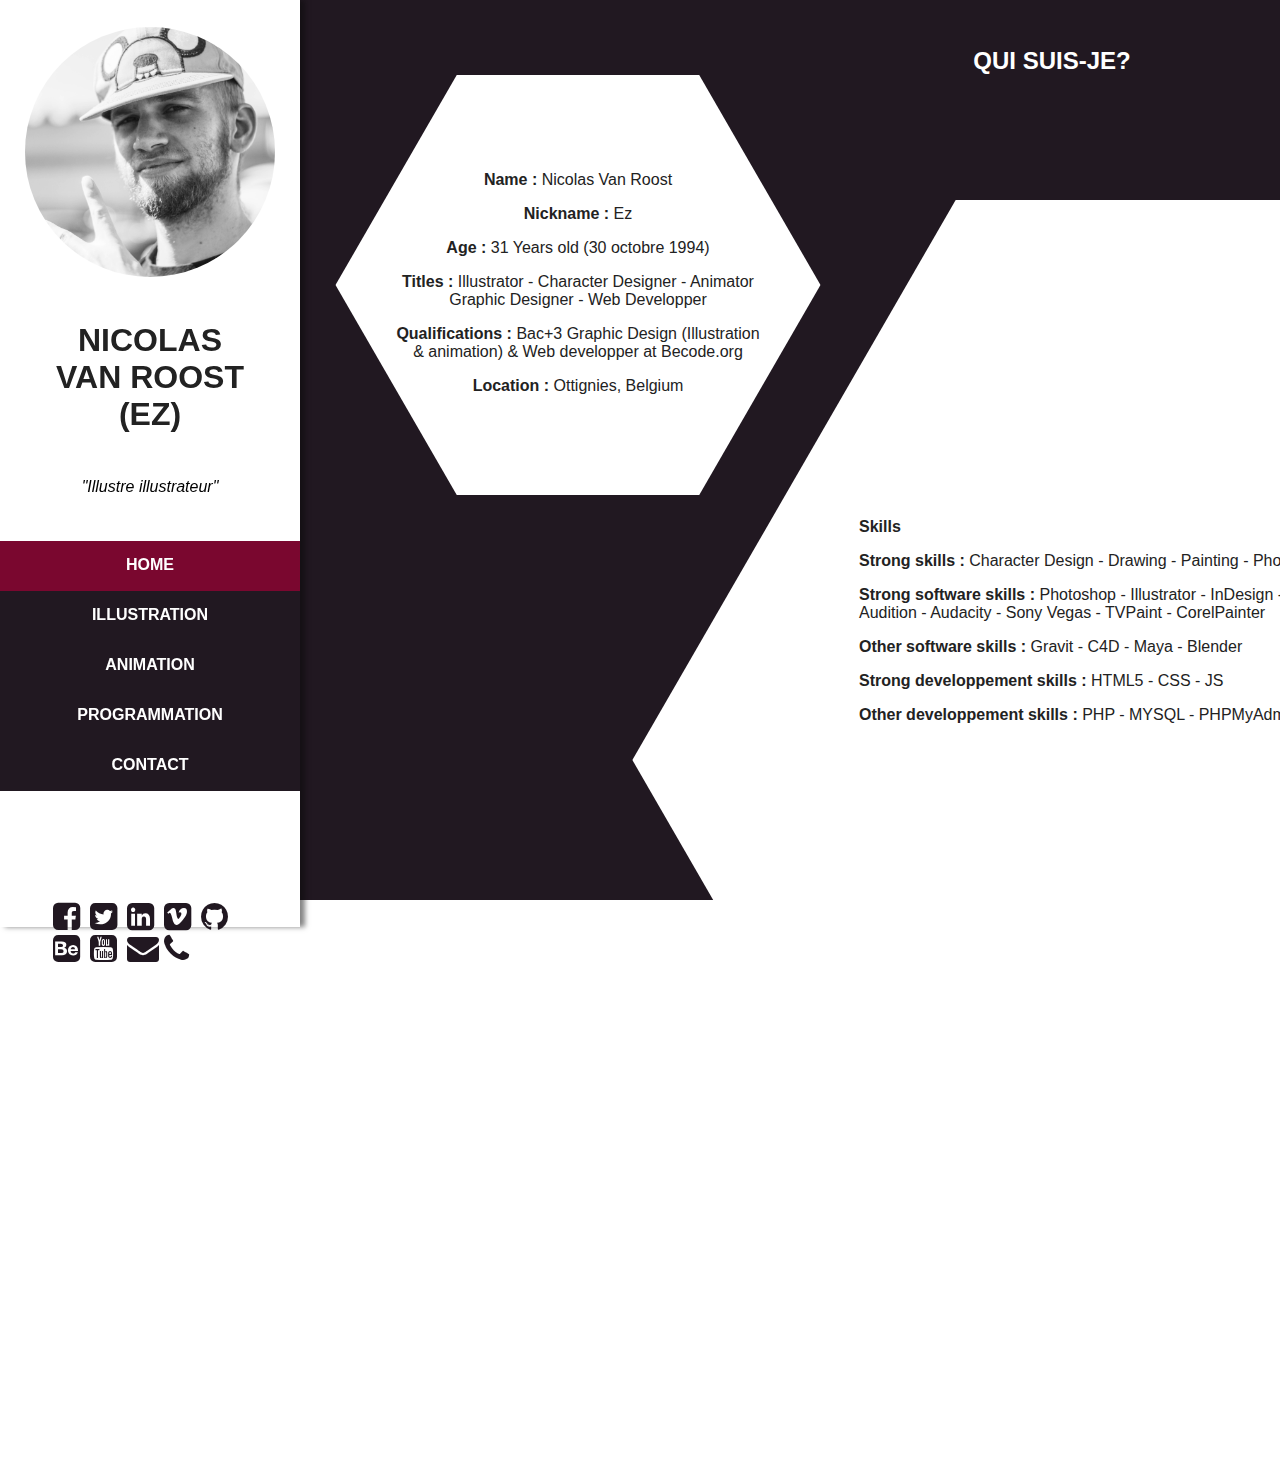
==== commit d8ec3dd8: "Update 2.4.0 (fixed sections)" ====
--- a/docs/index.html
+++ b/docs/index.html
@@ -2,16 +2,22 @@
 <html>
   <head>
     <html lang="fr">
-   <meta http-equiv="Content-Type" content="text/html; charset=UTF-8" />
-   <link rel="stylesheet" href="main.css">
-   <link rel="stylesheet" href="css/font-awesome.min.css">
-   <title>Nicolas Van Roost</title>
+    <meta http-equiv="Content-Type" content="text/html; charset=UTF-8" />
+    <link rel="stylesheet" href="main.css">
+    <link rel="stylesheet" href="css/font-awesome.min.css">
+    <link rel="icon" type="image/png" href="./img/favicon.png" />
+    <meta name="viewport" content="width=device-width, initial-scale=1">
+    <meta name="Description" content="Portfolio Artist - Webdesigner : Nicolas Ez Van Roost, Author : Nicolas Van Roost.">
+    <title>Nicolas Van Roost</title>
   </head>
   <body id="body">
     <nav><!-- \\\\\\\\\\ NAVBAR \\\\\\\\\\ -->
       <div class="navcontent">
         <div class="img"></div>
         <h1>Nicolas </br>Van Roost</br>(Ez)</h1>
+        <div class="catchphrase">
+          <p id="catchphrase">webdesigner that code</p>
+        </div>
         <!--BOUTONS DE NAVIGATION-->
         <div class="buttons" id="nav">
           <ul>
@@ -23,13 +29,13 @@
           </ul>
         </div>
         <div class="linksnav"> <!--boutons-->
-          <a href="https://www.facebook.com/ezouille" target="_blank"><i class="fa fa-facebook-square fa-2x" aria-hidden="true"></i></a>
-          <a href="https://www.twitter.com/ezaaii" target="_blank"><i class="fa fa-twitter-square fa-2x" aria-hidden="true"></i></a>
-          <a href="https://www.linkedin.com/" target="_blank"><i class="fa fa-linkedin-square fa-2x" aria-hidden="true"></i></a>
-          <a href="https://vimeo.com/user46148749" target="_blank"><i class="fa fa-vimeo-square fa-2x" aria-hidden="true"></i></a>
-          <a href="https://github.com/Ezaaii" target="_blank"><i class="fa fa-github fa-2x" aria-hidden="true"></i></a>
-          <a href="https://www.behance.net/ezaaii" target="_blank"><i class="fa fa-behance-square fa-2x" aria-hidden="true"></i></a>
-          <a href="https://www.youtube.com/ezaaii" target="_blank"><i class="fa fa-youtube-square fa-2x" aria-hidden="true"></i></a>
+          <a href="https://www.facebook.com/ezouille"><i class="fa fa-facebook-square fa-2x" aria-hidden="true"></i></a>
+          <a href="https://www.twitter.com/ezaaii"><i class="fa fa-twitter-square fa-2x" aria-hidden="true"></i></a>
+          <a href="https://www.linkedin.com/"><i class="fa fa-linkedin-square fa-2x" aria-hidden="true"></i></a>
+          <a href="https://vimeo.com/user46148749"><i class="fa fa-vimeo-square fa-2x" aria-hidden="true"></i></a>
+          <a href="https://github.com/Ezaaii"><i class="fa fa-github fa-2x" aria-hidden="true"></i></a>
+          <a href="https://www.behance.net/ezaaii"><i class="fa fa-behance-square fa-2x" aria-hidden="true"></i></a>
+          <a href="https://www.youtube.com/ezaaii"><i class="fa fa-youtube-square fa-2x" aria-hidden="true"></i></a>
           <i id="mail" class="fa fa-envelope fa-2x" aria-hidden="true"></i>
           <i id="tel" class="fa fa-phone fa-2x" aria-hidden="true"></i>
         </div>
@@ -38,18 +44,18 @@
     <main>  <!-- \\\\\\\\\\ Main SITE \\\\\\\\\\ -->
       <section id="home"> <!-- ////////// SECTION HOME  ////////// -->
         <div class="content">
-          <h2>Nicolas (Ez) Van Roost</br>Qui suis-je?</h2>
-          <!-- <p>Passionné de dessin depuis mon plus jeune âge, mon parcours m'a conduit à faire de ma passion mon métier. Illustrateur, animateur, programmateur et bien d'autres.</br> Un brin "touche à tout", j'adore apprendre et élargir mon champs de compétences. Constamment en recherche d'amélioration, je n'hésite pas à me remettre en question afin de mieux avancer. Confiant en équipe et motivé, je cherche toujours à donner le meilleur de moi dans tout ce que j'entreprend.</p> -->
-          <!-- mettre une sorte de time bar pour mon expérience, avec des images et des infos en survol. -->
+          <h2>Qui suis-je?</h2>
           <div class="hex1span">
             <div class="hex2span">
               <div class="hex3span">
-                <p><strong>Nom :</strong> Nicolas Van Roost</p>
-                <p><strong>A.K.A :</strong> Ez</p>
-                <p><strong>Age :</strong> 23 Years old (30 octobre 1994)</p>
-                <p><strong>Titles :</strong> Illustrator - Character Designer - Animator <br/> Graphic Designer - Web Developper</p>
-                <p><strong>Qualifications :</strong> Bac+3 Graphic Design (Illustration <br/>& animation) & Web developper at Becode.org</p>
-                <p><strong>Location :</strong> Ottignies, Belgium</p>
+                <div class="txt">
+                  <p><strong>Name :</strong> Nicolas Van Roost</p>
+                  <p><strong>Nickname :</strong> Ez</p>
+                  <p><strong>Age :</strong> <span id="age"></span> Years old (30 octobre 1994)</p>
+                  <p><strong>Titles :</strong> Illustrator - Character Designer - Animator <br/> Graphic Designer - Web Developper</p>
+                  <p><strong>Qualifications :</strong> Bac+3 Graphic Design (Illustration <br/>& animation) & Web developper at Becode.org</p>
+                  <p><strong>Location :</strong> Ottignies, Belgium</p>
+                </div>
               </div>
             </div>
           </div>
@@ -57,13 +63,15 @@
         <div class="cut">
           <div class="hex4">
             <div class="hex5">
-              <div class="hex6">
-                <p><strong>Skills</strong></p>
-                <p><strong>Strong skills :</strong> Character Design - Drawing - Painting - Photography - Video</p>
-                <p><strong>Strong software skills :</strong> Photoshop - Illustrator - InDesign - Premiere - AfterEffect - LightRoom <br/> Audition - Audacity - Sony Vegas - TVPaint - CorelPainter</p>
-                <p><strong>Other software skills :</strong> Gravit - C4D - Maya - Blender</p>
-                <p><strong>Strong developpement skills :</strong> HTML5 - CSS - JS</p>
-                <p><strong>Other developpement skills :</strong> PHP - MYSQL - PHPMyAdmin - POO - PDO - MVC - Node - React</p>
+              <div class="hex6">µ
+                <div class="txt">
+                  <p><strong>Skills</strong></p>
+                  <p><strong>Strong skills :</strong> Character Design - Drawing - Painting - Photography - Video</p>
+                  <p><strong>Strong software skills :</strong> Photoshop - Illustrator - InDesign - Premiere - AfterEffect - LightRoom <br/> Audition - Audacity - Sony Vegas - TVPaint - CorelPainter</p>
+                  <p><strong>Other software skills :</strong> Gravit - C4D - Maya - Blender</p>
+                  <p><strong>Strong developpement skills :</strong> HTML5 - CSS - JS</p>
+                  <p><strong>Other developpement skills :</strong> PHP - MYSQL - PHPMyAdmin - POO - PDO - MVC - Node - React</p>
+                </div>
               </div>
             </div>
           </div>
@@ -93,7 +101,7 @@
                     <div class="hex1">
                       <div class="hex2">
                         <div class="hex3">
-                          <div class="hoverimg" id="catchara">
+                          <div class="hoverimg2" id="catchara">
                             <h4>Character Design</h4>
                             <p>Here are my character designs.</p>
                           </div>
@@ -106,7 +114,7 @@
                     <div class="hex1">
                       <div class="hex2">
                         <div class="hex3">
-                          <div class="hoverimg" id="catwitch">
+                          <div class="hoverimg2" id="catwitch">
                             <h4>Witchies</h4>
                             <p>I love to draw witchies.</p>
                           </div>
@@ -121,7 +129,7 @@
                     <div class="hex1">
                       <div class="hex2">
                         <div class="hex3">
-                          <div class="hoverimg" id="catoverwatch">
+                          <div class="hoverimg2" id="catoverwatch">
                             <h4>Overwatch</h4>
                             <p>Drawings from my favorite game</p>
                           </div>
@@ -134,7 +142,7 @@
                     <div class="hex1">
                       <div class="hex2">
                         <div class="hex3">
-                          <div class="hoverimg" id="catlily">
+                          <div class="hoverimg2" id="catlily">
                             <h4>Lily</h4>
                             <p>Here is my main Official Character : Lily.</p>
                           </div>
@@ -147,7 +155,7 @@
                     <div class="hex1">
                       <div class="hex2">
                         <div class="hex3">
-                          <div class="hoverimg" id="catfanart">
+                          <div class="hoverimg2" id="catfanart">
                             <h4>Fan arts</h4>
                             <p>Some fan arts from various Licences.</p>
                           </div>
@@ -162,7 +170,7 @@
                     <div class="hex1">
                       <div class="hex2">
                         <div class="hex3">
-                          <div class="hoverimg" id="catcommis">
+                          <div class="hoverimg2" id="catcommis">
                             <h4>Commissions</h4>
                             <p>Here are the drawings I made for people.</p>
                           </div>
@@ -175,7 +183,7 @@
                     <div class="hex1">
                       <div class="hex2">
                         <div class="hex3">
-                          <div class="hoverimg" id="catdesign">
+                          <div class="hoverimg2" id="catdesign">
                             <h4>Designs</h4>
                             <p>Sometimes I make designs.</p>
                           </div>
@@ -256,9 +264,22 @@
                     </div>
                   </div>
                 </div>
+                <div class="hexagones1 gridhex">
+                  <div class="hexo"><div class="empty-hex1"><div class="empty-hex2"><div class="empty2-hex3"></div></div></div></div>
+                  <div class="hexo"><div class="empty-hex1"><div class="empty-hex2"><div class="empty2-hex3"></div></div></div></div>
+                </div>
+                <div class="hexagones3 gridhex">
+                  <div class="hexo"><div class="empty-hex1"><div class="empty-hex2"><div class="empty2-hex3"></div></div></div></div>
+                  <div class="hexo"><div class="empty-hex1"><div class="empty-hex2"><div class="empty2-hex3"></div></div></div></div>
+                  <div class="hexo"><div class="empty-hex1"><div class="empty-hex2"><div class="empty2-hex3"></div></div></div></div>
+                </div>
+                <div class="hexagones1 gridhex">
+                  <div class="hexo"><div class="empty-hex1"><div class="empty-hex2"><div class="empty2-hex3"></div></div></div></div>
+                  <div class="hexo"><div class="empty-hex1"><div class="empty-hex2"><div class="empty2-hex3"></div></div></div></div>
+                </div>
               </div>
               <div id="lily" class="anim select overflow"><!-- \\\\\\\\\\ LILY \\\\\\\\\\ -->
-                <div class="hexagones1 gridhex">
+                <div class="hexagones1">
                   <div class="hexa"><!-- ///// Lily Automne ///// -->
                     <div class="hex1">
                       <div class="hex2">
@@ -410,6 +431,7 @@
                       </div>
                     </div>
                   </div>
+                  <div class="hexo"><div class="empty-hex1"><div class="empty-hex2"><div class="empty2-hex3"></div></div></div></div>
                 </div>
               </div>
               <div id="witchies" class="anim select"><!-- \\\\\\\\\\ WITCHIES \\\\\\\\\\ -->
@@ -441,6 +463,24 @@
                     </div>
                   </div>
                 </div>
+                <div class="hexagones3 gridhex">
+                  <div class="hexo"><div class="empty-hex1"><div class="empty-hex2"><div class="empty2-hex3"></div></div></div></div>
+                  <div class="hexo"><div class="empty-hex1"><div class="empty-hex2"><div class="empty2-hex3"></div></div></div></div>
+                  <div class="hexo"><div class="empty-hex1"><div class="empty-hex2"><div class="empty2-hex3"></div></div></div></div>
+                </div>
+                <div class="hexagones1 gridhex">
+                  <div class="hexo"><div class="empty-hex1"><div class="empty-hex2"><div class="empty2-hex3"></div></div></div></div>
+                  <div class="hexo"><div class="empty-hex1"><div class="empty-hex2"><div class="empty2-hex3"></div></div></div></div>
+                </div>
+                <div class="hexagones3 gridhex">
+                  <div class="hexo"><div class="empty-hex1"><div class="empty-hex2"><div class="empty2-hex3"></div></div></div></div>
+                  <div class="hexo"><div class="empty-hex1"><div class="empty-hex2"><div class="empty2-hex3"></div></div></div></div>
+                  <div class="hexo"><div class="empty-hex1"><div class="empty-hex2"><div class="empty2-hex3"></div></div></div></div>
+                </div>
+                <div class="hexagones1 gridhex">
+                  <div class="hexo"><div class="empty-hex1"><div class="empty-hex2"><div class="empty2-hex3"></div></div></div></div>
+                  <div class="hexo"><div class="empty-hex1"><div class="empty-hex2"><div class="empty2-hex3"></div></div></div></div>
+                </div>
               </div>
               <div id="overwatch" class="anim select"><!-- \\\\\\\\\\ OVERWATCH \\\\\\\\\\ -->
                 <div class="hexagones1">
@@ -567,6 +607,11 @@
                       </div>
                     </div>
                   </div>
+                  <div class="hexo"><div class="empty-hex1"><div class="empty-hex2"><div class="empty2-hex3"></div></div></div></div>
+                </div>
+                <div class="hexagones1 gridhex">
+                  <div class="hexo"><div class="empty-hex1"><div class="empty-hex2"><div class="empty2-hex3"></div></div></div></div>
+                  <div class="hexo"><div class="empty-hex1"><div class="empty-hex2"><div class="empty2-hex3"></div></div></div></div>
                 </div>
               </div>
               <div id="commissions" class="anim select"><!-- \\\\\\\\\\ COMMISSIONS \\\\\\\\\\ -->
@@ -667,6 +712,15 @@
                     </div>
                   </div>
                 </div>
+                <div class="hexagones3 gridhex">
+                  <div class="hexo"><div class="empty-hex1"><div class="empty-hex2"><div class="empty2-hex3"></div></div></div></div>
+                  <div class="hexo"><div class="empty-hex1"><div class="empty-hex2"><div class="empty2-hex3"></div></div></div></div>
+                  <div class="hexo"><div class="empty-hex1"><div class="empty-hex2"><div class="empty2-hex3"></div></div></div></div>
+                </div>
+                <div class="hexagones1 gridhex">
+                  <div class="hexo"><div class="empty-hex1"><div class="empty-hex2"><div class="empty2-hex3"></div></div></div></div>
+                  <div class="hexo"><div class="empty-hex1"><div class="empty-hex2"><div class="empty2-hex3"></div></div></div></div>
+                </div>
               </div>
               <div id="designs" class="anim select"><!-- \\\\\\\\\\ DESIGNS \\\\\\\\\\ -->
                 <div class="hexagones1">
@@ -683,6 +737,25 @@
                       </div>
                     </div>
                   </div>
+                  <div class="hexo"><div class="empty-hex1"><div class="empty-hex2"><div class="empty2-hex3"></div></div></div></div>
+                </div>
+                <div class="hexagones3 gridhex">
+                  <div class="hexo"><div class="empty-hex1"><div class="empty-hex2"><div class="empty2-hex3"></div></div></div></div>
+                  <div class="hexo"><div class="empty-hex1"><div class="empty-hex2"><div class="empty2-hex3"></div></div></div></div>
+                  <div class="hexo"><div class="empty-hex1"><div class="empty-hex2"><div class="empty2-hex3"></div></div></div></div>
+                </div>
+                <div class="hexagones1 gridhex">
+                  <div class="hexo"><div class="empty-hex1"><div class="empty-hex2"><div class="empty2-hex3"></div></div></div></div>
+                  <div class="hexo"><div class="empty-hex1"><div class="empty-hex2"><div class="empty2-hex3"></div></div></div></div>
+                </div>
+                <div class="hexagones3 gridhex">
+                  <div class="hexo"><div class="empty-hex1"><div class="empty-hex2"><div class="empty2-hex3"></div></div></div></div>
+                  <div class="hexo"><div class="empty-hex1"><div class="empty-hex2"><div class="empty2-hex3"></div></div></div></div>
+                  <div class="hexo"><div class="empty-hex1"><div class="empty-hex2"><div class="empty2-hex3"></div></div></div></div>
+                </div>
+                <div class="hexagones1 gridhex">
+                  <div class="hexo"><div class="empty-hex1"><div class="empty-hex2"><div class="empty2-hex3"></div></div></div></div>
+                  <div class="hexo"><div class="empty-hex1"><div class="empty-hex2"><div class="empty2-hex3"></div></div></div></div>
                 </div>
               </div>
               <div id="fanarts" class="anim select"><!-- \\\\\\\\\\ FANARTS \\\\\\\\\\ -->
@@ -741,6 +814,20 @@
                       </div>
                     </div>
                   </div>
+                  <div class="hexo"><div class="empty-hex1"><div class="empty-hex2"><div class="empty2-hex3"></div></div></div></div>
+                </div>
+                <div class="hexagones1 gridhex">
+                  <div class="hexo"><div class="empty-hex1"><div class="empty-hex2"><div class="empty2-hex3"></div></div></div></div>
+                  <div class="hexo"><div class="empty-hex1"><div class="empty-hex2"><div class="empty2-hex3"></div></div></div></div>
+                </div>
+                <div class="hexagones3 gridhex">
+                  <div class="hexo"><div class="empty-hex1"><div class="empty-hex2"><div class="empty2-hex3"></div></div></div></div>
+                  <div class="hexo"><div class="empty-hex1"><div class="empty-hex2"><div class="empty2-hex3"></div></div></div></div>
+                  <div class="hexo"><div class="empty-hex1"><div class="empty-hex2"><div class="empty2-hex3"></div></div></div></div>
+                </div>
+                <div class="hexagones1 gridhex">
+                  <div class="hexo"><div class="empty-hex1"><div class="empty-hex2"><div class="empty2-hex3"></div></div></div></div>
+                  <div class="hexo"><div class="empty-hex1"><div class="empty-hex2"><div class="empty2-hex3"></div></div></div></div>
                 </div>
               </div>
             </div>
@@ -778,6 +865,60 @@
                   </div>
                 </div>
               </div>
+            </div>
+            <div class="hexagones3 gridhex">
+              <div class="hexa"><!-- ///// Test rigging ///// -->
+                <div class="hex1">
+                  <div class="hex2">
+                    <div class="hex3">
+                      <div class="hoverimg lock" onclick="request_access(this)" id="anim3">
+                        <h4>Test rigging</h4>
+                        <p>Test rigged puppet.</p>
+                      </div>
+                      <img src="./img/anim/rigging.png" style="height:100%; width:100%;"/>
+                    </div>
+                  </div>
+                </div>
+              </div>
+              <div class="hexa"><!-- ///// Intro/outro NoteCampus ///// -->
+                <div class="hex1">
+                  <div class="hex2">
+                    <div class="hex3">
+                      <div class="hoverimg lock" onclick="request_access(this)" id="anim4">
+                        <h4>Intro/outro NoteCampus©</h4>
+                        <p>Utilisation NoteCampus©</p>
+                      </div>
+                      <img src="./img/anim/notecampus.png" style="height:101%; width:100%;"/>
+                    </div>
+                  </div>
+                </div>
+              </div>
+              <div class="hexa"><!-- ///// Test rigging ///// -->
+                <div class="hex1">
+                  <div class="hex2">
+                    <div class="hex3">
+                      <div class="hoverimg lock" onclick="request_access(this)" id="anim5">
+                        <h4>Test Pub NoteCampus©</h4>
+                        <p>Test de publicité pour NoteCampus©</p>
+                      </div>
+                      <img src="./img/anim/animcampus.png" style="height:110%; width:100%;"/>
+                    </div>
+                  </div>
+                </div>
+              </div>
+            </div>
+            <div class="hexagones1 gridhex">
+              <div class="hexo"><div class="empty-hex1"><div class="empty-hex2"><div class="empty-hex3"></div></div></div></div>
+              <div class="hexo"><div class="empty-hex1"><div class="empty-hex2"><div class="empty-hex3"></div></div></div></div>
+            </div>
+            <div class="hexagones3 gridhex">
+              <div class="hexo"><div class="empty-hex1"><div class="empty-hex2"><div class="empty-hex3"></div></div></div></div>
+              <div class="hexo"><div class="empty-hex1"><div class="empty-hex2"><div class="empty-hex3"></div></div></div></div>
+              <div class="hexo"><div class="empty-hex1"><div class="empty-hex2"><div class="empty-hex3"></div></div></div></div>
+            </div>
+            <div class="hexagones1 gridhex">
+              <div class="hexo"><div class="empty-hex1"><div class="empty-hex2"><div class="empty-hex3"></div></div></div></div>
+              <div class="hexo"><div class="empty-hex1"><div class="empty-hex2"><div class="empty-hex3"></div></div></div></div>
             </div>
           </div>
         </div>
@@ -809,11 +950,29 @@
                           <h4>Mazy Culture</h4>
                           <p>Projet de OnePage pour mazyculture.org</p>
                         </div>
-                        <img src="" style="height:100%; width:100%;"/>
-                      </div>
-                    </div>
-                  </div>
-                </div>
+                        <img src="./img/code/mazy.jpg" style="height:100%; width:100%;"/>
+                      </div>
+                    </div>
+                  </div>
+                </div>
+              </div>
+              <div class="hexagones3 gridhex">
+                <div class="hexo"><div class="empty-hex1"><div class="empty-hex2"><div class="empty2-hex3"></div></div></div></div>
+                <div class="hexo"><div class="empty-hex1"><div class="empty-hex2"><div class="empty2-hex3"></div></div></div></div>
+                <div class="hexo"><div class="empty-hex1"><div class="empty-hex2"><div class="empty2-hex3"></div></div></div></div>
+              </div>
+              <div class="hexagones1 gridhex">
+                <div class="hexo"><div class="empty-hex1"><div class="empty-hex2"><div class="empty2-hex3"></div></div></div></div>
+                <div class="hexo"><div class="empty-hex1"><div class="empty-hex2"><div class="empty2-hex3"></div></div></div></div>
+              </div>
+              <div class="hexagones3 gridhex">
+                <div class="hexo"><div class="empty-hex1"><div class="empty-hex2"><div class="empty2-hex3"></div></div></div></div>
+                <div class="hexo"><div class="empty-hex1"><div class="empty-hex2"><div class="empty2-hex3"></div></div></div></div>
+                <div class="hexo"><div class="empty-hex1"><div class="empty-hex2"><div class="empty2-hex3"></div></div></div></div>
+              </div>
+              <div class="hexagones1 gridhex">
+                <div class="hexo"><div class="empty-hex1"><div class="empty-hex2"><div class="empty2-hex3"></div></div></div></div>
+                <div class="hexo"><div class="empty-hex1"><div class="empty-hex2"><div class="empty2-hex3"></div></div></div></div>
               </div>
             </div>
           </div>
@@ -822,13 +981,13 @@
       <section id="contact"><!-- ////////// SECTION CONTACT ////////// -->
         <div class="content">
           <div class="links"><!--boutons-->
-            <a href="https://www.facebook.com/ezouille" target="_blank"><i class="fa fa-facebook-square fa-2x" aria-hidden="true"></i></a>
-            <a href="https://www.twitter.com/ezaaii" target="_blank"><i class="fa fa-twitter-square fa-2x" aria-hidden="true"></i></a>
-            <a href="https://be.linkedin.com/in/nicolas-van-roost-a445a8133" target="_blank"><i class="fa fa-linkedin-square fa-2x" aria-hidden="true"></i></a>
-            <a href="https://vimeo.com/user46148749" target="_blank"><i class="fa fa-vimeo-square fa-2x" aria-hidden="true"></i></a>
-            <a href="https://github.com/Ezaaii" target="_blank"><i class="fa fa-github fa-2x" aria-hidden="true"></i></a>
-            <a href="https://www.behance.net/ezaaii" target="_blank"><i class="fa fa-behance-square fa-2x" aria-hidden="true"></i></a>
-            <a href="https://www.youtube.com/ezaaii" target="_blank"><i class="fa fa-youtube-square fa-2x" aria-hidden="true"></i></a>
+            <a href="https://www.facebook.com/ezouille"><i class="fa fa-facebook-square fa-2x" aria-hidden="true"></i></a>
+            <a href="https://www.twitter.com/ezaaii"><i class="fa fa-twitter-square fa-2x" aria-hidden="true"></i></a>
+            <a href="https://be.linkedin.com/in/nicolas-van-roost-a445a8133"><i class="fa fa-linkedin-square fa-2x" aria-hidden="true"></i></a>
+            <a href="https://vimeo.com/user46148749"><i class="fa fa-vimeo-square fa-2x" aria-hidden="true"></i></a>
+            <a href="https://github.com/Ezaaii"><i class="fa fa-github fa-2x" aria-hidden="true"></i></a>
+            <a href="https://www.behance.net/ezaaii"><i class="fa fa-behance-square fa-2x" aria-hidden="true"></i></a>
+            <a href="https://www.youtube.com/ezaaii"><i class="fa fa-youtube-square fa-2x" aria-hidden="true"></i></a>
             <i id="mail2" class="fa fa-envelope fa-2x" aria-hidden="true"></i>
             <i id="tel2" class="fa fa-phone fa-2x" aria-hidden="true"></i>
           </div>
@@ -879,11 +1038,14 @@
         <div class="modal" id="img39modal"><div class="H_box"><div class="exit_button exillu"><i class="fa fa-times fa-2x" aria-hidden="true"></i></div><div class="H_pics"><img src="./img/illus/chibimei.jpg"/></div><div class="H_desc"><h3>Chibi Mei</h3><p>Mei is a really cute character. Even if I don't like playing with her/against her, I must admit it was really fun to draw her.</p></div></div><div class="close"></div></div>
 
         <!-- ANIM -->
-        <div class="modal" id="anim1modal"><div class="H_box"><div class="exit_button exanim"><i class="fa fa-times fa-2x" aria-hidden="true"></i></div><div class="H_pics"><img src="./img/anim/tropgros.png"/><iframe src="https://player.vimeo.com/video/181405424" width="1036" height="781" frameborder="0" webkitallowfullscreen mozallowfullscreen allowfullscreen></iframe></div><div class="H_desc"><h3>Trop gros...</h3><p>This is my end of studies Animation thesis. I had some complications with the story but i'm still proud of my animation. In my opinion, I just needed more time, more help and work the compositions a bit more.</p></div></div><div class="close"></div></div>
+        <div class="modal" id="anim1modal"><div class="H_box"><div class="exit_button exanim"><i class="fa fa-times fa-2x" aria-hidden="true"></i></div><div class="H_pics"><img src="./img/anim/tropgros.png"/><iframe src="https://player.vimeo.com/video/181405424" width="1036" height="781" frameborder="0" style="margin-top:-10vh;" webkitallowfullscreen mozallowfullscreen allowfullscreen></iframe></div><div class="H_desc"><h3>Trop gros...</h3><p>This is my end of studies Animation thesis. I had some complications with the story but i'm still proud of my animation. In my opinion, I just needed more time, more help and work the compositions a bit more.</p></div></div><div class="close"></div></div>
         <div class="modal" id="anim2modal"><div class="H_box"><div class="exit_button exanim"><i class="fa fa-times fa-2x" aria-hidden="true"></i></div><div class="H_pics"><img src="./img/anim/project.jpg"/></div><div class="H_desc"><h3>Quest's quest</h3><p>It's still a future project I want to make. The story would start in a VideoGame where people play to be the best guild. The protagonist is new in the game, but has already played a lot of games before. But she can't get first rank alone, she needs a guild and most importantly, teammates as good as her. The problem is that nobody is perfect and most importantly, nobody wants to be doubled. How will she climb the guild ladder? (I dunno lol, still need to finish the writing...)</p></div></div><div class="close"></div></div>
+        <div class="modal" id="anim3modal"><div class="H_box"><div class="exit_button exanim"><i class="fa fa-times fa-2x" aria-hidden="true"></i></div><div class="H_pics"><iframe src="https://player.vimeo.com/video/221498992" width="1036" height="781" frameborder="0" style="margin-top:-10vh;" webkitallowfullscreen mozallowfullscreen allowfullscreen></iframe></div><div class="H_desc"><h3>Test Rigging</h3><p>This is a test rigging of a puppet on AfterEffect</p></div></div><div class="close"></div></div>
+        <div class="modal" id="anim4modal"><div class="H_box"><div class="exit_button exanim"><i class="fa fa-times fa-2x" aria-hidden="true"></i></div><div class="H_pics"><iframe src="https://player.vimeo.com/video/221499301" width="1036" height="781" frameborder="0" style="margin-top:-10vh;" webkitallowfullscreen mozallowfullscreen allowfullscreen></iframe><iframe src="https://player.vimeo.com/video/221499490" width="1036" height="781" frameborder="0" style="margin-top:-10vh;" webkitallowfullscreen mozallowfullscreen allowfullscreen></iframe></div><div class="H_desc"><h3>Intro/Outro NoteCampus©</h3><p>This This is the intro and outro I realised for the startup NoteCampus©</p></div></div><div class="close"></div></div>
+        <div class="modal" id="anim5modal"><div class="H_box"><div class="exit_button exanim"><i class="fa fa-times fa-2x" aria-hidden="true"></i></div><div class="H_pics"><iframe src="https://player.vimeo.com/video/221499479" width="1036" height="781" frameborder="0" style="margin-top:-10vh;" webkitallowfullscreen mozallowfullscreen allowfullscreen></iframe></div><div class="H_desc"><h3>Test Pub NoteCampus©</h3><p>Test de publicité pour NoteCampus©</p></div></div><div class="close"></div></div>
         <!-- CODE -->
-        <div class="modal" id="code1modal"><div class="H_box"><div class="exit_button excode"><i class="fa fa-times fa-2x" aria-hidden="true"></i></div><div class="H_pics"><img src="./img/code/portfolio.jpg"/></div><div class="H_desc"><h3>Mon portfolio</h3><p>I made this website from A à Z, From an empty HTML, to a CSS a bit too complicated and some JavaScript functions too hard to understand. (haha)</p></div></div><div class="close"></div></div>
-        <div class="modal" id="code2modal"><div class="H_box"><div class="exit_button excode"><i class="fa fa-times fa-2x" aria-hidden="true"></i></div><div class="H_pics"><img src="./img/code/portfolio.jpg"/></div><div class="H_desc"><h3>Mazy culture</h3><p>A One Page I made as an exercise, for mazyculture. I had to produce a website in a short amount of time, so I used the Boostrap framework and tadaaa! I think I did this in 3-4 days of production.</p></div></div><div class="close"></div></div>
+        <div class="modal" id="code1modal"><div class="H_box"><div class="exit_button excode"><i class="fa fa-times fa-2x" aria-hidden="true"></i></div><div class="H_pics"><img src="./img/code/portfolio.jpg"/></div><div class="H_desc"><h3>Mon portfolio</h3><p>I made this website from A à Z, From an empty HTML, to a CSS a bit too complicated and some JavaScript functions too hard to understand. (haha)</p><p><a href="https://github.com/Ezaaii/Portfolio"><i class="fa fa-github fa-2x" aria-hidden="true"></i> - View on GitHub</a></p></div></div><div class="close"></div></div>
+        <div class="modal" id="code2modal"><div class="H_box"><div class="exit_button excode"><i class="fa fa-times fa-2x" aria-hidden="true"></i></div><div class="H_pics"><img src="./img/code/mazy.jpg"/></div><div class="H_desc"><h3>Mazy culture</h3><p>A One Page I made as an exercise, for mazyculture. I had to produce a website in a short amount of time, so I used the Boostrap framework and tadaaa! I think I did this in 3-4 days of production.</p><p><a href="https://github.com/Ezaaii/LE-FIL-ROUGE"><i class="fa fa-github fa-2x" aria-hidden="true"></i> - View on GitHub</a></p></div></div><div class="close"></div></div>
 
       </section>
     </main>
@@ -891,5 +1053,7 @@
     <script src="modal.js"></script>
     <script src="select.js"></script>
     <script src="highlight.js"></script>
+    <script src="updateage.js"></script>
+    <script src="catchphrase.js"></script>
   </body>
 </html>
--- a/docs/main.css
+++ b/docs/main.css
@@ -1,44 +1,3 @@
-/* PTR */
-/* .bloc1{
-  display: none;
-  margin: 0 auto;
-  padding : 2vh;
-  background-color: #333;
-  height: 350px;
-  min-width: 700px
-}
-.bloc2{
-  display: none;
-  margin: auto;
-  padding : 2vh;
-  background-color: #333;
-}
-.aligncenter{
-  display: block;
-  margin: 0 auto;
-  width: 700px;
-}
-.cat{
-  margin-bottom: 1vh;
-  background-color: #555;
-  width: 350px;
-  padding-top: 10px;
-  height: 40px;
-  text-align: center;
-  border-radius: 8px 0px 0px 8px;
-  box-shadow: 3px 3px 3px #111;
-}
-.cat2{
-  display: block;
-  margin-bottom: 1vh;
-  background-color: #888;
-  width: 350px;
-  padding-top: 10px;
-  height: 40px;
-  text-align: center;
-  border-radius: 0px 8px 8px 0px;
-  box-shadow: 3px 3px 3px #111;
-} */
 /* ///////////////////////// DESKTOP VERSION ///////////////////////// */
 html{
   height: 100%;
@@ -103,6 +62,12 @@
   background-image: url(./img/profile.jpg);
   background-size: cover;
 }
+.catchphrase{
+  margin-top: 5vh;
+  text-align: center;
+  font-style: italic;
+  font-weight: lighter;
+}
 nav h1{
   margin-top: 5vh;
   color: #222;
@@ -156,7 +121,7 @@
   flex-direction: row;
   flex-wrap: wrap;
   margin: auto;
-  margin-top: 170px;
+  margin-top: 110px;
   width: 75%;
   text-align: center;
 }
@@ -177,7 +142,7 @@
   height: 100%;
   width: 3000px;
 }
-.bgi{
+/* .bgi{
   background-image: url(./img/illus/mercy.jpg);
   background-size: cover;
   background-repeat: no-repeat;
@@ -185,13 +150,14 @@
   background-blend-mode: soft-light;
   height: inherit;
   width: inherit;
-}
+} */
 .black{
   z-index: 500;
   background-color: #382938;
   width: inherit;
-}
-.bgi2{
+  height: 100%;
+}
+/* .bgi2{
   background-image: url(./img/illus/lol.jpg);
   background-size: cover;
   background-repeat: no-repeat;
@@ -199,7 +165,7 @@
   background-blend-mode: soft-light;
   height: 100%;
   width: inherit;
-}
+} */
 #home{
   display: block;
   width: 98%;
@@ -235,7 +201,7 @@
 #code{
   display: block;
   margin: auto
-  height: 100%;
+  height: inherit;
   width: 1500px;
   min-width: 1500px;
 }
@@ -248,6 +214,7 @@
 }
 #select{
   width: inherit;
+  padding-left: 400px;
 }
 #charadesign{
   width: inherit;
@@ -333,7 +300,7 @@
   display: block;
   margin: 0 auto;
   height: 1400px;
-  margin-left: 40px;
+  margin-left: -100px;
   margin-top: 40px;
   padding-left: 120px;
 }
@@ -398,10 +365,27 @@
   cursor: pointer;
   color: #fff;
 }
+.hoverimg2{
+  position: fixed;
+  opacity: 0.5;
+  background-color: rgba(122,7,47,0.7);
+  height: 280px;
+  width: 350px;
+  text-align: center;
+  transition: 0.5s;
+  cursor: pointer;
+  color: #fff;
+}
 .hoverimg:hover{
   opacity: 1;
 }
+.hoverimg2:hover{
+  opacity: 1;
+}
 .hoverimg h4{
+  padding-top: 80px;
+}
+.hoverimg2 h4{
   padding-top: 80px;
 }
 .hexagones1{
@@ -440,7 +424,7 @@
   height: 280px;
   width: 335px;
   transform: rotate(240deg);
-  background-color: grey;
+  background-color: #211821;
   overflow: hidden;
 }
 .min-hex1{
@@ -464,6 +448,40 @@
   width: 251px;
   transform: rotate(240deg);
   background-color: grey;
+  overflow: hidden;
+}
+.hexo{
+  margin-bottom: 14px;
+}
+.empty-hex1{
+  display: block;
+  height: 280px;
+  width: 335px;
+  transform: rotate(60deg);
+  overflow: hidden;
+  margin: 0vh
+}
+.empty-hex2{
+  display: block;
+  height: 280px;
+  width: 335px;
+  transform: rotate(60deg);
+  overflow: hidden;
+}
+.empty-hex3{
+  display: block;
+  height: 280px;
+  width: 335px;
+  transform: rotate(240deg);
+  background-color: #382938;
+  overflow: hidden;
+}
+.empty2-hex3{
+  display: block;
+  height: 280px;
+  width: 335px;
+  transform: rotate(240deg);
+  background-color: #211821;
   overflow: hidden;
 }
 .exithex1{
@@ -536,8 +554,12 @@
   transform: rotate(240deg);
   background-color: #FFF;
   color: #222;
-  text-align: center;
+  text-align: left;
   padding-top: 200px;
+}
+.hex6 .txt{
+  margin-left: 250px;
+  margin-top: 100px;
 }
 .cut{
   position: absolute;
@@ -592,6 +614,9 @@
 /* ANIM */
 #anim1modal{display: none;}
 #anim2modal{display: none;}
+#anim3modal{display: none;}
+#anim4modal{display: none;}
+#anim5modal{display: none;}
 /* CODE */
 #code1modal{display: none;}
 #code2modal{display: none;}
@@ -622,7 +647,7 @@
   margin-top: 2.5vh;
   padding-top: 0.5vh;
   width: 1400px;
-  height: 100%;
+  /* height: 100%; */
   border-radius: 6px;
 }
 .H_box .H_boxcontent{
@@ -681,6 +706,12 @@
   text-align: justify;
   padding-bottom: 2vh;
 }
+.H_desc a{
+  color : #222;
+}
+.H_desc a:hover{
+  color: rgba(122,7,47,1);
+}
 .H_desc h3{
   text-align: center;
 }
@@ -727,6 +758,9 @@
   nav h1{
     display: none;
   }
+  .catchphrase{
+    display: none;
+  }
   .button{
     margin-left: -0px;
     width: 110px;
@@ -751,19 +785,23 @@
   }
 }
 /*SMARTPHONE USAGE*/
-@media only screen and (max-width: 700px){
+@media only screen and (max-width: 812px){
   nav {
+    position: fixed;
     padding-top: 3vh;
     width: 100%;
     height: 34px;
+    box-shadow: none;
   }
   nav .navcontent{
+    position: static;
     display: flex;
     flex-direction: row;
     width: 100%;
     height: 45px;
   }
   .navcontent .img{
+    position: static;
     margin-right: 0vh;
     margin-top: -2vh;
     margin-left: 2vh;
@@ -778,15 +816,19 @@
     flex-direction: row;
     margin-top: -3vh;
   }
+  .catchphrase{
+    display: none;
+  }
   .buttons {
-    margin-left: 0px;
+    position: static;
+    margin-left: -30px;
     padding-top: 0px;
     width: 80%;
-    height:45px;
+    height:40px;
   }
   .button{
-    width: 80px;
-    height: 50px;
+    width: 60px;
+    height: 40px;
   }
   .button li p{
     display: none;
@@ -804,9 +846,9 @@
   #home{
     display: block;
     margin: auto;
-    margin-left: 6vh;
-    padding:3vh;
-    padding-top: 9vh;
+    margin-left: 0vh;
+    padding:0vh;
+    padding-top: 0vh;
     margin-bottom: 8vh;
     height: inherit;
     background-color: rgba(0,0,0,0);
@@ -859,4 +901,38 @@
     margin: auto;
     padding-left: 5vh;
   }
-}
+  .hex1span{
+    height: 315px;
+    width: 375px;
+  }
+  .hex2span{
+    height: 315px;
+    width: 375px;
+  }
+  .hex3span{
+    height: 255px;
+    width: 375px;
+    padding-top: 60px;
+  }
+  .cut{
+    position: absolute;
+      top : 200px;
+      left: 459px;
+    width: 700px;
+    height:100%;
+    overflow:hidden;
+  }
+  .hex4{
+    height: 560px;
+    width: 670px;
+  }
+  .hex5{
+    height: 560px;
+    width: 670px;
+  }
+  .hex6{
+    height:460px;
+    width: 670px;
+    padding-top: 100px;
+  }
+}
